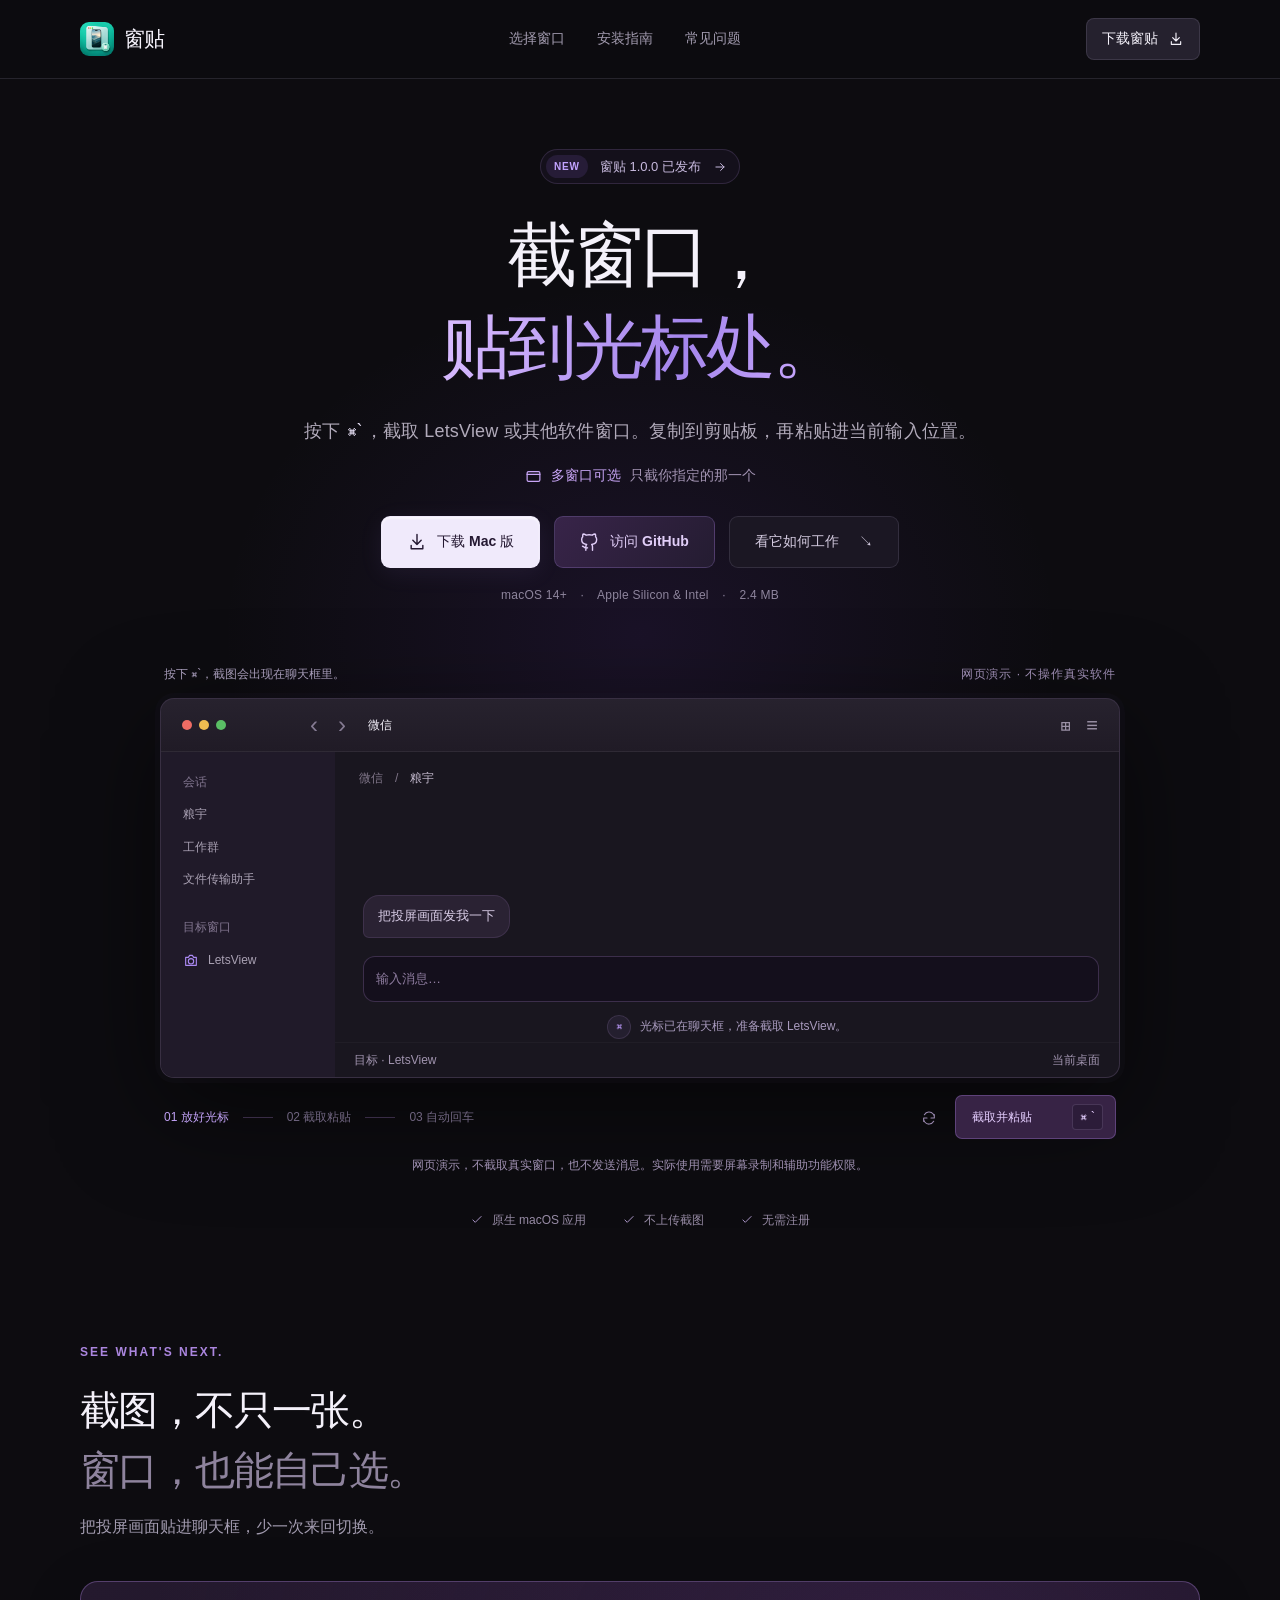
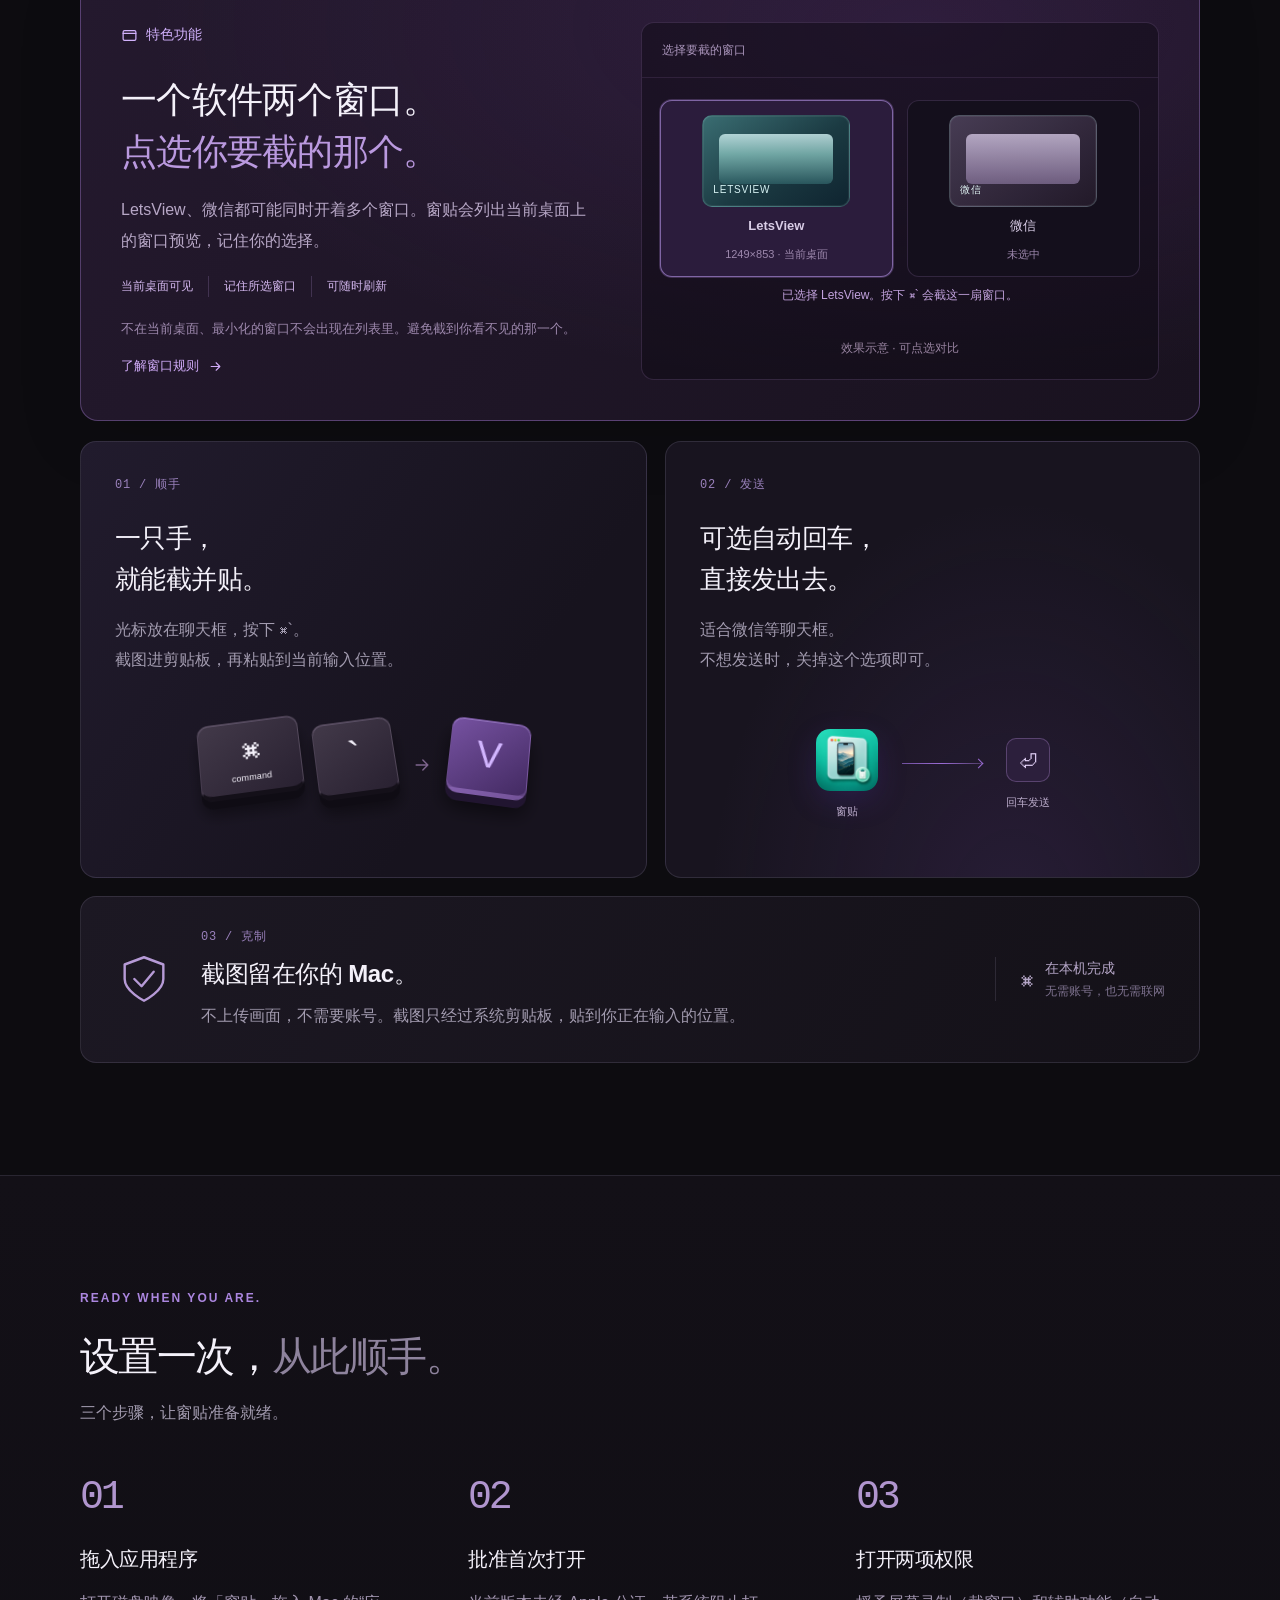
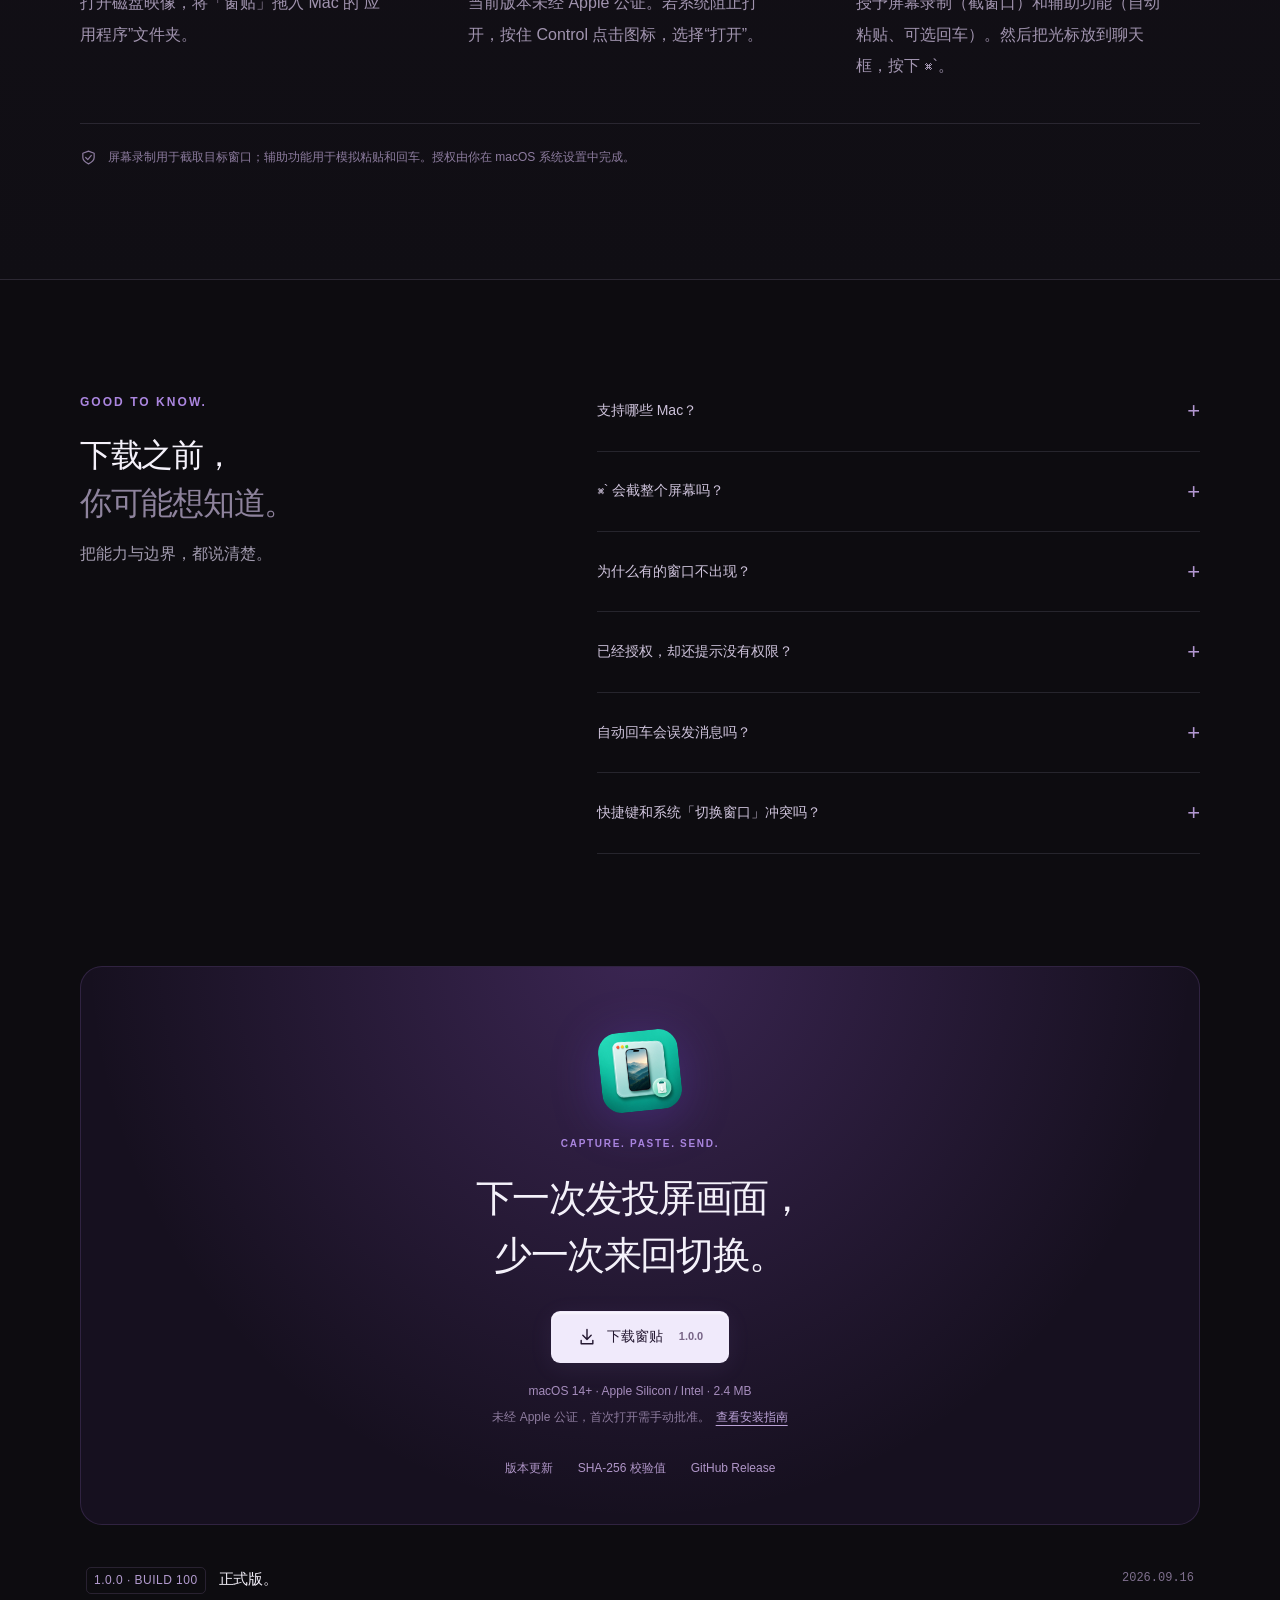
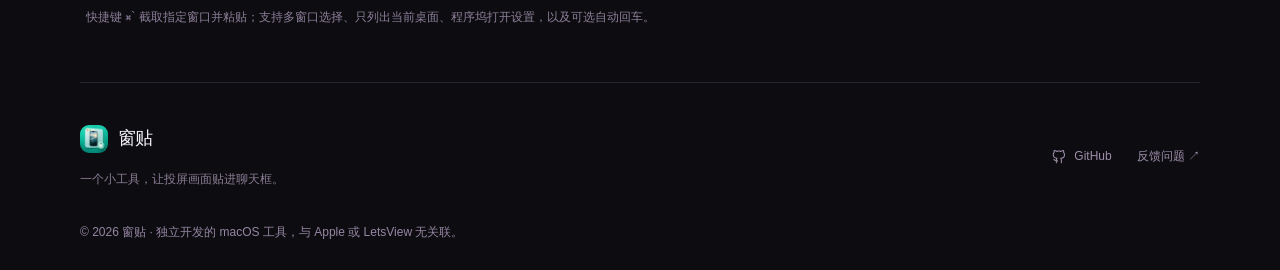
==== docs/index.html @ 8a439de9 "Add a GitHub Pages site for 窗贴, matching the CutFlow landing page. Co-authored-by: Cursor <cursorage" ====
<!doctype html>
<html lang="zh-CN">
<head>
  <meta charset="utf-8">
  <meta name="viewport" content="width=device-width,initial-scale=1">
  <meta name="theme-color" content="#0d0c10">
  <meta name="description" content="窗贴，为 Mac 带来一键截取指定窗口并粘贴到当前光标的小工具。按下 ⌘`，截 LetsView 或其他软件窗口，复制到剪贴板，再粘贴进聊天框。">
  <meta property="og:title" content="窗贴 · 截窗口，贴到光标处。">
  <meta property="og:description" content="熟悉的 ⌘`。截取 LetsView 或其他窗口，粘贴到当前输入位置，可选自动回车发送。">
  <meta property="og:type" content="website">
  <title>窗贴 — 截窗口，贴到光标处。</title>
  <link rel="icon" type="image/png" href="app-icon.png">
  <link rel="stylesheet" href="styles.css">
  <script src="script.js" defer></script>
</head>
<body>
  <a class="skip-link" href="#main">跳到主要内容</a>
  <svg class="icon-defs" xmlns="http://www.w3.org/2000/svg" aria-hidden="true"><defs>
    <symbol id="i-arrow" viewBox="0 0 24 24"><path d="M5 12h14M13 6l6 6-6 6"/></symbol>
    <symbol id="i-download" viewBox="0 0 24 24"><path d="M12 3v12m-5-5 5 5 5-5M5 16v4h14v-4"/></symbol>
    <symbol id="i-folder" viewBox="0 0 24 24"><path d="M3 7V5h7l2 3h9v12H3V7Z"/></symbol>
    <symbol id="i-check" viewBox="0 0 24 24"><path d="m5 12 4 4L19 6"/></symbol>
    <symbol id="i-shield" viewBox="0 0 24 24"><path d="m12 3 8 3v6c0 5-8 9-8 9S4 17 4 12V6l8-3Z"/><path d="m8 12 3 3 5-6"/></symbol>
    <symbol id="i-camera" viewBox="0 0 24 24"><path d="M4 8h4l2-3h4l2 3h4v12H4V8Z"/><circle cx="12" cy="14" r="4"/></symbol>
    <symbol id="i-github" viewBox="0 0 24 24"><path d="M9 19c-4 1-4-2-6-2m12 5v-4c0-1 .1-2-1-3 3-.4 6-1.5 6-6 0-1.3-.5-2.5-1.3-3.3.1-.8.1-2-.3-3.2 0 0-1.2-.4-3.8 1.3a13 13 0 0 0-7.2 0C4.8 2.1 3.6 2.5 3.6 2.5c-.4 1.2-.4 2.4-.3 3.2A4.9 4.9 0 0 0 2 9c0 4.5 3 5.6 6 6-1 .8-1 2-1 3v4"/></symbol>
    <symbol id="i-refresh" viewBox="0 0 24 24"><path d="M20 7v5h-5M4 17v-5h5M5.1 7a8 8 0 0 1 13.2-1L20 9M4 15l1.7 3A8 8 0 0 0 19 17"/></symbol>
    <symbol id="i-window" viewBox="0 0 24 24"><rect x="3" y="5" width="18" height="14" rx="2"/><path d="M3 9h18"/></symbol>
  </defs></svg>
  <header class="site-header">
    <nav class="nav shell" aria-label="主导航">
      <a class="brand" href="#" aria-label="窗贴首页"><img src="app-icon.png" alt="" width="34" height="34"><span>窗贴</span></a>
      <div class="nav-links"><a href="#windows">选择窗口</a><a href="#install">安装指南</a><a href="#faq">常见问题</a></div>
      <a class="nav-download" href="#download">下载窗贴 <svg class="icon"><use href="#i-download"/></svg></a>
    </nav>
  </header>
  <main id="main">
    <section class="hero shell" aria-labelledby="hero-title">
      <a href="#release-notes" class="release-pill"><span>NEW</span> 窗贴 1.0.0 已发布 <svg class="icon"><use href="#i-arrow"/></svg></a>
      <h1 id="hero-title">截窗口，<br><span>贴到光标处。</span></h1>
      <p class="hero-description">按下 <kbd>⌘`</kbd>，截取 LetsView 或其他软件窗口。<br class="mobile-break">复制到剪贴板，再粘贴进当前输入位置。</p>
      <a class="hero-feature" href="#windows"><svg class="icon"><use href="#i-window"/></svg><strong>多窗口可选</strong><span>只截你指定的那一个</span></a>
      <div class="hero-actions"><a class="button button-primary" href="窗贴-1.0.0.dmg" download><svg class="icon"><use href="#i-download"/></svg>下载 Mac 版</a><a class="button button-github" href="https://github.com/Terry1238832/WindowPaste" target="_blank" rel="noopener noreferrer"><svg class="icon"><use href="#i-github"/></svg>访问 GitHub</a><a class="button button-secondary" href="#demo">看它如何工作 <span aria-hidden="true">↘</span></a></div>
      <p class="compatibility">macOS 14+ <span>·</span> Apple Silicon & Intel <span>·</span> 2.4 MB</p>
      <div class="demo-wrap" id="demo">
        <div class="demo-heading"><span>按下 ⌘`，截图会出现在聊天框里。</span><span class="demo-kind">网页演示 · 不操作真实软件</span></div>
        <div class="finder" data-phase="ready">
          <div class="finder-toolbar"><div class="traffic-lights" aria-hidden="true"><i></i><i></i><i></i></div><div class="toolbar-arrows" aria-hidden="true">‹ &nbsp; ›</div><span class="finder-title">微信</span><div class="toolbar-view" aria-hidden="true">⊞ &nbsp; ≡</div></div>
          <div class="finder-content">
            <aside class="finder-sidebar" aria-label="演示中的会话"><p>会话</p><div class="sidebar-item" data-location="source">粮宇</div><div class="sidebar-extra">工作群</div><div class="sidebar-extra">文件传输助手</div><p class="sidebar-tag-title">目标窗口</p><div class="sidebar-item" data-location="destination"><svg class="icon"><use href="#i-camera"/></svg>LetsView</div></aside>
            <div class="finder-workspace">
              <div class="folder-breadcrumb"><span>微信</span><span>/</span><span class="breadcrumb-current">粮宇</span></div>
              <div class="chat-demo">
                <div class="chat-bubble incoming">把投屏画面发我一下</div>
                <div class="chat-bubble outgoing sent-image" hidden>
                  <div class="shot-thumb" aria-hidden="true"><span>LetsView</span></div>
                </div>
              </div>
              <div class="composer">
                <div class="composer-shot" hidden><div class="shot-thumb compact" aria-hidden="true"><span>LetsView</span></div></div>
                <span class="composer-placeholder" id="composer-placeholder">输入消息…</span>
              </div>
              <div class="demo-status"><span class="status-symbol" aria-hidden="true">⌘</span><span id="demo-status-text" role="status" aria-live="polite">光标已在聊天框，准备截取 LetsView。</span></div>
              <div class="finder-bottom"><span id="finder-count">目标 · LetsView</span><span>当前桌面</span></div>
            </div>
          </div>
        </div>
        <div class="demo-controls"><div class="demo-steps" aria-label="演示进度"><span data-step="ready" class="active">01 放好光标</span><i></i><span data-step="pasted">02 截取粘贴</span><i></i><span data-step="sent">03 自动回车</span></div><div class="demo-buttons"><button class="demo-reset" type="button" aria-label="重置演示" title="重置演示"><svg class="icon"><use href="#i-refresh"/></svg></button><button id="demo-action" type="button"><span class="action-label">截取并粘贴</span><kbd class="action-key">⌘ `</kbd></button></div></div>
        <p class="demo-disclaimer">网页演示，不截取真实窗口，也不发送消息。实际使用需要屏幕录制和辅助功能权限。</p>
      </div>
      <div class="trust-line"><span><svg class="icon"><use href="#i-check"/></svg>原生 macOS 应用</span><span><svg class="icon"><use href="#i-check"/></svg>不上传截图</span><span><svg class="icon"><use href="#i-check"/></svg>无需注册</span></div>
    </section>
    <section class="features shell section" id="features" aria-labelledby="features-title">
      <div class="section-heading"><p class="eyebrow">SEE WHAT'S NEXT.</p><h2 id="features-title">截图，不只一张。<br><span>窗口，也能自己选。</span></h2><p>把投屏画面贴进聊天框，少一次来回切换。</p></div>
      <article class="dimming-spotlight reveal" id="windows" aria-labelledby="windows-title">
        <div class="dimming-copy"><span class="signature-badge"><svg class="icon"><use href="#i-window"/></svg>特色功能</span><h3 id="windows-title">一个软件两个窗口。<br><span>点选你要截的那个。</span></h3><p>LetsView、微信都可能同时开着多个窗口。窗贴会列出当前桌面上的窗口预览，记住你的选择。</p><div class="dimming-points"><span>当前桌面可见</span><span>记住所选窗口</span><span>可随时刷新</span></div><p class="dimming-scope">不在当前桌面、最小化的窗口不会出现在列表里。避免截到你看不见的那一个。</p><a class="dimming-link" href="#faq-windows">了解窗口规则 <svg class="icon"><use href="#i-arrow"/></svg></a></div>
        <div class="dimming-compare" data-dimmed="false">
          <div class="compare-toolbar"><span>选择要截的窗口</span></div>
          <div class="window-pick">
            <button class="window-card selected" type="button" data-pick="letsview">
              <div class="shot-thumb"><span>LetsView</span></div>
              <strong>LetsView</strong>
              <small>1249×853 · 当前桌面</small>
            </button>
            <button class="window-card" type="button" data-pick="wechat">
              <div class="shot-thumb muted"><span>微信</span></div>
              <strong>微信</strong>
              <small>未选中</small>
            </button>
          </div>
          <p id="dim-preview-status" class="compare-status" role="status" aria-live="polite">已选择 LetsView。按下 ⌘` 会截这一扇窗口。</p>
          <p class="compare-footnote">效果示意 · 可点选对比</p>
        </div>
      </article>
      <div class="feature-grid">
        <article class="feature-card shortcut-card reveal"><div class="card-copy"><span class="card-index">01 / 顺手</span><h3>一只手，<br>就能截并贴。</h3><p>光标放在聊天框，按下 ⌘`。<br>截图进剪贴板，再粘贴到当前输入位置。</p></div><div class="key-scene" aria-hidden="true"><div class="keycap command-key">⌘<small>command</small></div><div class="keycap letter-key">`</div><svg class="key-arrow icon"><use href="#i-arrow"/></svg><div class="keycap letter-key purple-key">V</div></div></article>
        <article class="feature-card native-card reveal"><div class="card-copy"><span class="card-index">02 / 发送</span><h3>可选自动回车，<br>直接发出去。</h3><p>适合微信等聊天框。<br>不想发送时，关掉这个选项即可。</p></div><div class="native-flow" aria-hidden="true"><div class="flow-app"><img src="app-icon.png" alt="" width="62" height="62"><span>窗贴</span></div><span class="flow-line"></span><div class="flow-end"><span class="return-key">⏎</span><span>回车发送</span></div></div></article>
        <article class="feature-card privacy-card reveal"><div class="privacy-icon"><svg class="icon"><use href="#i-shield"/></svg></div><div class="card-copy"><span class="card-index">03 / 克制</span><h3>截图留在你的 Mac。</h3><p>不上传画面，不需要账号。截图只经过系统剪贴板，贴到你正在输入的位置。</p></div><div class="local-label"><span aria-hidden="true">⌘</span><div>在本机完成<small>无需账号，也无需联网</small></div></div></article>
      </div>
    </section>
    <section class="install-section section" id="install" aria-labelledby="install-title"><div class="shell"><div class="section-heading"><p class="eyebrow">READY WHEN YOU ARE.</p><h2 id="install-title">设置一次，<span>从此顺手。</span></h2><p>三个步骤，让窗贴准备就绪。</p></div><ol class="install-steps"><li class="reveal"><span class="step-number">01</span><h3>拖入应用程序</h3><p>打开磁盘映像，将「窗贴」拖入 Mac 的“应用程序”文件夹。</p></li><li class="reveal"><span class="step-number">02</span><h3>批准首次打开</h3><p>当前版本未经 Apple 公证。若系统阻止打开，按住 Control 点击图标，选择“打开”。</p></li><li class="reveal"><span class="step-number">03</span><h3>打开两项权限</h3><p>授予屏幕录制（截窗口）和辅助功能（自动粘贴、可选回车）。然后把光标放到聊天框，按下 ⌘`。</p></li></ol><div class="permission-note"><svg class="icon"><use href="#i-shield"/></svg><p>屏幕录制用于截取目标窗口；辅助功能用于模拟粘贴和回车。授权由你在 macOS 系统设置中完成。</p></div></div></section>
    <section class="faq-section shell section" id="faq" aria-labelledby="faq-title"><div class="faq-intro"><p class="eyebrow">GOOD TO KNOW.</p><h2 id="faq-title">下载之前，<br><span>你可能想知道。</span></h2><p>把能力与边界，都说清楚。</p></div><div class="faq-list"><details><summary>支持哪些 Mac？<span aria-hidden="true">+</span></summary><p>提供 Apple Silicon 与 Intel 通用安装包，需要 macOS 14 或更新版本。建议先用 LetsView 或微信确认你的使用环境。</p></details><details><summary>⌘` 会截整个屏幕吗？<span aria-hidden="true">+</span></summary><p>不会。默认截取 LetsView 窗口；你也可以在设置里改成其他正在运行的软件，并点选具体窗口。</p></details><details id="faq-windows"><summary>为什么有的窗口不出现？<span aria-hidden="true">+</span></summary><p>列表只显示当前桌面上能看见的窗口。其他桌面、最小化的窗口不会列出，避免截到你看不到的画面。</p></details><details><summary>已经授权，却还提示没有权限？<span aria-hidden="true">+</span></summary><p>旧签名或另一份同名应用可能导致授权不匹配。请退出旧版本，在系统设置的屏幕录制、辅助功能列表中移除旧记录，再添加正在使用的「窗贴」。</p></details><details><summary>自动回车会误发消息吗？<span aria-hidden="true">+</span></summary><p>默认关闭。打开后，粘贴截图再稍等片刻会按一次回车，适合微信等聊天框。在普通文档里如果不希望发送或换行，请关掉这个选项。</p></details><details><summary>快捷键和系统「切换窗口」冲突吗？<span aria-hidden="true">+</span></summary><p>会。窗贴运行时会占用系统自带的「切换当前应用窗口」快捷键 ⌘`。退出窗贴后即可恢复。</p></details></div></section>
    <section class="download-section shell" id="download" aria-labelledby="download-title"><div class="download-glow" aria-hidden="true"></div><img class="download-icon" src="app-icon.png" alt="窗贴应用图标" width="80" height="80"><p class="eyebrow">CAPTURE. PASTE. SEND.</p><h2 id="download-title">下一次发投屏画面，<br>少一次来回切换。</h2><a class="button button-primary" href="窗贴-1.0.0.dmg" download><svg class="icon"><use href="#i-download"/></svg>下载窗贴 <span>1.0.0</span></a><p class="download-meta">macOS 14+ · Apple Silicon / Intel · 2.4 MB</p><p class="download-caveat">未经 Apple 公证，首次打开需手动批准。<a href="#install">查看安装指南</a></p><div class="release-links"><a href="#release-notes">版本更新</a><a href="SHA256SUMS.txt">SHA-256 校验值</a><a href="https://github.com/Terry1238832/WindowPaste/releases/tag/v1.0.0">GitHub Release</a></div></section>
    <section class="release-section shell" id="release-notes"><div><span class="outline-badge">1.0.0 · BUILD 100</span><h3>正式版。</h3><p>快捷键 ⌘` 截取指定窗口并粘贴；支持多窗口选择、只列出当前桌面、程序坞打开设置，以及可选自动回车。</p></div><time datetime="2026-09-16">2026.09.16</time></section>
  </main>
  <footer class="footer shell"><div><a class="brand" href="#"><img src="app-icon.png" alt="" width="28" height="28"><span>窗贴</span></a><p>一个小工具，让投屏画面贴进聊天框。</p></div><div class="footer-links"><a href="https://github.com/Terry1238832/WindowPaste" target="_blank" rel="noopener noreferrer"><svg class="icon"><use href="#i-github"/></svg>GitHub</a><a href="https://github.com/Terry1238832/WindowPaste/issues" target="_blank" rel="noopener noreferrer">反馈问题 ↗</a></div><p class="footer-note">© 2026 窗贴 · 独立开发的 macOS 工具，与 Apple 或 LetsView 无关联。</p></footer>
</body>
</html>
---- docs/styles.css ----
@charset "UTF-8";
:root{color-scheme:dark;--bg:#0d0c10;--surface:#16141b;--surface-light:#1e1b25;--text:#f4f1fa;--muted:#a29baF;--line:rgba(223,211,255,.12);--purple:#b598ff;--purple-bright:#8559f5;--ease:cubic-bezier(.22,1,.36,1);font-family:Inter,-apple-system,BlinkMacSystemFont,"SF Pro Display","PingFang SC","Microsoft YaHei",sans-serif;font-synthesis:none}
*{box-sizing:border-box}html{scroll-behavior:smooth;scroll-padding-top:100px}body{margin:0;background:var(--bg);color:var(--text);line-height:1.7;overflow-x:clip}::selection{background:#6745a8;color:#fff}a{color:inherit;text-decoration:none}button{font:inherit;color:inherit;cursor:pointer}button,a{-webkit-tap-highlight-color:transparent}button:disabled{cursor:wait}button:focus-visible,a:focus-visible,summary:focus-visible{outline:3px solid var(--purple);outline-offset:5px}img{display:block;max-width:100%}h1,h2,h3,p{margin:0}h1,h2,h3{line-height:1.3;letter-spacing:-.04em}h3{letter-spacing:-.02em}svg.icon{width:20px;height:20px;fill:none;stroke:currentColor;stroke-width:1.7;stroke-linecap:round;stroke-linejoin:round;flex:none;vertical-align:middle}.icon-defs{position:absolute;width:0;height:0;overflow:hidden}.shell{width:min(1120px,calc(100% - 64px));margin-inline:auto}.skip-link{position:fixed;top:8px;left:16px;padding:10px 20px;background:var(--text);color:var(--bg);z-index:100;transform:translateY(-150%)}.skip-link:focus{transform:none}.site-header{position:sticky;top:0;z-index:30;background:rgba(13,12,16,.78);backdrop-filter:blur(22px);border-bottom:1px solid var(--line)}.nav{height:78px;display:flex;align-items:center;justify-content:space-between;gap:32px}.brand{display:inline-flex;gap:10px;align-items:center;font-size:21px;font-weight:700;letter-spacing:-.04em}.brand img{border-radius:9px}.nav-links{display:flex;gap:32px;font-size:14px;color:var(--muted)}.nav-links a:hover,.footer a:hover{color:white}.nav-download{display:flex;gap:10px;align-items:center;background:#25212e;border:1px solid var(--line);padding:8px 15px;border-radius:8px;font-size:14px;transition:background .2s}.nav-download:hover{background:#36303f}.nav-download .icon{width:16px;height:16px}.hero{position:relative;padding-top:70px;text-align:center}.hero:before{content:"";pointer-events:none;position:absolute;top:180px;left:10%;width:80%;height:750px;background:radial-gradient(ellipse,#6b38b724,transparent 66%);z-index:-1}.release-pill{display:inline-flex;align-items:center;gap:12px;padding:5px 12px 5px 5px;border:1px solid #a28bcd30;border-radius:30px;color:#c8badf;background:#21182f66;font-size:13px;line-height:1.5;transition:border-color .2s}.release-pill:hover{border-color:#b998ff}.release-pill>span{padding:4px 8px;border-radius:20px;background:#8360c929;color:#c2a3ff;font-size:10px;font-weight:700;letter-spacing:.08em}.release-pill .icon{width:14px;height:14px}.hero h1{font-size:clamp(44px,5.5vw,74px);font-weight:650;line-height:1.3;margin:25px 0 22px;letter-spacing:-.05em}.hero h1>span{color:var(--purple);background:linear-gradient(105deg,#dabdff 0%,#a586ed 60%,#ceadff 100%);background-clip:text;-webkit-text-fill-color:transparent}.hero-description{font-size:18px;line-height:1.9;color:#b1aaba;letter-spacing:.01em}kbd{font:inherit}.hero-description kbd{color:#e8e0f6;margin-inline:2px}.mobile-break{display:none}.hero-actions{display:flex;justify-content:center;gap:14px;margin-top:28px}.button{min-height:52px;display:inline-flex;align-items:center;justify-content:center;gap:10px;padding:13px 25px;border:1px solid transparent;border-radius:9px;font-size:15px;font-weight:600;transition:transform .25s var(--ease),box-shadow .25s,background .25s}.button:hover{transform:translateY(-3px)}.button-primary{background:#f0eafb;color:#241831;box-shadow:0 2px 2px #fff8 inset,0 5px 25px #b897fa14}.button-primary:hover{background:#fff;box-shadow:0 8px 35px #b897fa30}.button-secondary{border-color:var(--line);background:#1b1723;color:#d3cadf}.button-secondary span{margin-left:10px}.compatibility{margin-top:17px;color:#8e859d;font-size:12px;letter-spacing:.02em}.compatibility>span{margin:0 10px}.demo-wrap{max-width:960px;margin:59px auto 0;text-align:left;scroll-margin-top:108px}.demo-heading{display:flex;justify-content:space-between;align-items:center;margin-bottom:13px;padding:0 4px;font-size:13px;color:#a69bb8}.demo-kind{font-size:11px;letter-spacing:.08em;color:#9a8aaf}.finder{border-radius:14px;overflow:hidden;background:#19161f;border:1px solid #a28ac038;box-shadow:0 0 0 5px #211a3029,0 30px 100px #0008,0 1px 0 #dcc4ff29 inset}.finder-toolbar{display:flex;align-items:center;height:53px;background:linear-gradient(#27222e,#201b26);border-bottom:1px solid #ffffff09;padding:0 21px;gap:22px}.traffic-lights{display:flex;gap:7px}.traffic-lights i{width:10px;height:10px;border-radius:50%;background:#ef6c64}.traffic-lights i:nth-child(2){background:#efbc50}.traffic-lights i:nth-child(3){background:#5abe65}.toolbar-arrows{color:#857b93;font-size:24px;line-height:1;margin-left:62px}.finder-title{font-size:13px;font-weight:600}.toolbar-view{margin-left:auto;color:#9b91a6;font-size:20px}.finder-content{display:flex;min-height:268px}.finder-sidebar{width:174px;flex:none;background:#201a29;padding:20px 12px;color:#a9a1b3}.finder-sidebar p{font-size:10px;padding-left:10px;color:#81758f;margin-bottom:7px}.sidebar-item,.sidebar-extra{display:flex;align-items:center;gap:9px;font-size:12px;padding:5px 10px;border-radius:5px;margin-bottom:2px}.sidebar-item .icon,.sidebar-extra .icon{width:16px;height:16px;color:#aa89f2}.sidebar-extra>span{width:16px;display:inline-block}.finder[data-phase="selected"] [data-location="source"],.finder[data-phase="cut"] [data-location="source"],.finder[data-phase="moving"] [data-location="destination"],.finder[data-phase="moved"] [data-location="destination"]{background:#a88ce222;color:#e8dafa}.finder-sidebar .sidebar-tag-title{margin-top:23px}.tag-dot{width:8px!important;height:8px;border-radius:50%;background:#b192e9;margin:4px}.finder-workspace{position:relative;flex:1;padding:16px 24px 34px;min-width:0}.folder-breadcrumb{display:flex;gap:12px;color:#807689;font-size:11px}.breadcrumb-current{color:#c4bace}.demo-files{display:flex;justify-content:center;gap:26px;margin:20px auto 15px;max-width:480px;transition:transform .5s var(--ease),opacity .3s}.demo-file{display:flex;flex-direction:column;align-items:center;gap:9px;padding:10px 15px;border:1px solid #a58ae448;border-radius:9px;background:#6d4baa18;min-width:120px;transition:background .4s,border-color .4s,transform .5s}.file-icon{width:58px;height:69px;border-radius:5px 12px 5px 5px;display:flex;flex-direction:column;align-items:center;justify-content:space-between;box-shadow:0 5px 9px #0003;overflow:hidden}.file-letter{font-size:29px;line-height:1.4;font-weight:550;padding-top:2px;letter-spacing:-.05em}.file-icon small{font-size:8px;letter-spacing:.11em;background:#00000012;align-self:stretch;text-align:center;padding:2px}.file-design{background:linear-gradient(145deg,#dcc4ff,#aa80e5);color:#572a92}.file-pdf{background:linear-gradient(145deg,#f6d6c8,#e0a58e);color:#984d34}.file-text{background:linear-gradient(145deg,#d7e2e5,#acbfc5);color:#475c6b}.text-lines{height:30px;width:32px;margin-top:13px;background:repeating-linear-gradient(to bottom,#667c8499 0 2px,transparent 2px 7px)}.file-name{font-size:11px;color:#ded1ef;white-space:nowrap}.demo-status{display:flex;align-items:center;justify-content:center;gap:9px;font-size:12px;color:#a89abd;min-height:33px}.status-symbol{color:#b393ef;background:#a27bd716;border:1px solid #a78ac32e;width:24px;height:24px;border-radius:50%;display:grid;place-items:center}.finder-bottom{position:absolute;bottom:0;left:0;right:0;display:flex;justify-content:space-between;padding:7px 19px;border-top:1px solid #ffffff08;color:#83768f;font-size:10px}.finder[data-phase="cut"] .demo-file{border-color:#bd98ff;background:#8b5ec424}.finder[data-phase="cut"] .demo-status{color:#ccb0f5}.finder[data-phase="moving"] .demo-files{transform:translateX(70px);opacity:0}.finder[data-phase="moved"] .demo-file{border-color:#9bd9b030;background:#5a9a7310}.finder[data-phase="moved"] .status-symbol{color:#a5d7b2;border-color:#a5d7b230;background:#70b58d12}.finder[data-phase="moved"] .demo-status{color:#aecfbb}.demo-controls{padding:17px 4px 0;display:flex;align-items:center;justify-content:space-between;gap:12px}.demo-steps{display:flex;align-items:center;gap:14px;color:#6f647f;font-size:12px}.demo-steps i{height:1px;width:30px;background:#382c46}.demo-steps .active{color:#c0a0f4}.demo-buttons{display:flex;align-items:center;gap:12px}#demo-action{display:flex;align-items:center;gap:15px;padding:8px 12px 8px 16px;border:1px solid #a57ad75c;background:#372345;border-radius:7px;color:#e5ceff;font-size:12px;min-width:161px;justify-content:space-between;transition:background .2s}#demo-action:hover{background:#4b315e}.action-key{font-size:13px;border:1px solid #b19ac535;border-radius:4px;padding:1px 7px;background:#120c1c44;white-space:nowrap}.demo-reset{border:0;background:transparent;color:#9887ad;padding:6px;line-height:1}.demo-reset .icon{width:16px;height:16px}.demo-reset:hover{color:white}.demo-disclaimer{text-align:center;font-size:11px;color:#7f728f;margin-top:16px}.trust-line{display:flex;align-items:center;justify-content:center;gap:36px;color:#978bA5;font-size:12px;margin:34px 0 0}.trust-line span{display:flex;align-items:center;gap:8px}.trust-line .icon{width:14px;height:14px;color:#ad97c9}.section{padding-block:112px}.section-heading{margin-bottom:40px}.eyebrow{color:#ab86df;font-size:11px;font-weight:600;letter-spacing:.17em;margin-bottom:18px}.section-heading h2,.faq-intro h2{font-size:40px;font-weight:550;line-height:1.5}.section-heading h2 span,.faq-intro h2 span{color:#8e839d}.section-heading>p:last-child,.faq-intro>p:last-child{color:var(--muted);font-size:16px;margin-top:13px}.feature-grid{display:grid;grid-template-columns:1.06fr 1fr;gap:18px}.feature-card{border:1px solid var(--line);border-radius:16px;overflow:hidden;background:linear-gradient(125deg,#211b2d,#17131e 70%);position:relative}.card-copy{padding:33px 34px}.card-index{font-family:monospace;font-size:11px;letter-spacing:.07em;color:#9a81bc;display:block;margin-bottom:22px}.feature-card h3{font-size:26px;font-weight:550;line-height:1.6}.feature-card p{font-size:14px;color:var(--muted);margin-top:14px;line-height:1.9}.key-scene{height:168px;display:flex;gap:14px;justify-content:center;align-items:flex-start;padding-top:9px;perspective:700px}.keycap{position:relative;border:1px solid #9f8da93b;border-bottom:5px solid #141019;background:linear-gradient(145deg,#423949,#292131);box-shadow:0 8px 0 #0f0c14,0 15px 15px #0006,inset 0 1px 0 #c9b5e032;border-radius:12px;transform:rotateX(15deg) rotateZ(-8deg);display:flex;flex-direction:column;justify-content:center;align-items:center;width:80px;height:80px;font-size:38px;line-height:1.1;transition:transform .4s var(--ease)}.command-key{width:102px}.keycap small{font-size:9px;letter-spacing:.01em;margin-top:5px}.key-arrow{align-self:center;margin-top:-65px;color:#7e658e;width:26px!important}.purple-key{color:#d2b5ff;background:linear-gradient(140deg,#7652a1,#432a62);border-color:#a583c94d;transform:rotateX(15deg) rotateZ(8deg);box-shadow:0 8px 0 #211530,0 15px 20px #0008,inset 0 1px 0 #d2b7ff55}.shortcut-card:hover .purple-key{transform:rotateX(15deg) rotateZ(3deg) translateY(5px)}.native-card{background:radial-gradient(ellipse at 65% 110%,#68419730,transparent 62%),#18141f}.native-flow{height:168px;display:flex;align-items:center;justify-content:center;gap:24px;padding-bottom:35px}.flow-app,.flow-end{display:flex;flex-direction:column;align-items:center;gap:11px;font-size:11px;color:#b9aac9}.flow-app img{border-radius:14px;box-shadow:0 10px 30px #613cca30}.flow-line{width:80px;height:1px;background:linear-gradient(90deg,#70509e,#9a6bd4,#4e3b65);position:relative;margin-bottom:24px}.flow-line:after{content:"";position:absolute;right:0;top:-3px;border-right:1px solid #9a6bd4;border-top:1px solid #9a6bd4;width:6px;height:6px;transform:rotate(45deg)}.flow-end>.icon{width:60px;height:60px;padding:12px;background:#bca3e20b;border:1px solid #a78cce2e;border-radius:15px;color:#baa0db}.privacy-card{grid-column:1/-1;display:flex;align-items:center;background:linear-gradient(120deg,#1c1823,#141118);padding:30px 34px;gap:28px}.privacy-card .card-copy{padding:0;max-width:590px}.privacy-card .card-index{margin-bottom:8px}.privacy-card h3{font-size:24px}.privacy-card p{margin-top:8px}.privacy-icon .icon{width:58px;height:58px;color:#b69ad6;stroke-width:1}.local-label{margin-left:auto;flex:none;color:#b5a6c7;font-size:14px;display:flex;align-items:center;gap:12px;padding-left:24px;border-left:1px solid var(--line)}.local-label>span{font-size:25px}.local-label small{display:block;font-size:11px;color:#7e728f}.experiment-note{display:flex;align-items:center;justify-content:space-between;gap:24px;padding:30px 4px 0}.outline-badge{display:inline-block;font-size:10px;letter-spacing:.04em;line-height:1.6;padding:3px 7px;border:1px solid #9d80c030;border-radius:5px;color:#b39bcf}.experiment-note h3{font-size:17px;font-weight:500;display:inline;margin-left:12px}.experiment-note p{color:#8e829c;font-size:13px;margin-top:9px}.experiment-note>a{flex:none;font-size:12px;color:#c4a6ed;display:flex;gap:9px;align-items:center}.experiment-note .icon{width:15px;height:15px}.install-section{border-block:1px solid var(--line);background:linear-gradient(180deg,#131017,#100e14)}.install-steps{list-style:none;display:grid;grid-template-columns:repeat(3,1fr);gap:44px;margin:0;padding:8px 0 0}.step-number{display:block;font:40px/1.2 ui-monospace,monospace;letter-spacing:-.08em;color:#b095ce;margin-bottom:24px}.install-steps h3{font-size:20px;font-weight:550}.install-steps p{color:#a194af;font-size:14px;line-height:1.95;margin-top:15px;max-width:310px}.permission-note{display:flex;align-items:center;gap:11px;margin-top:42px;padding-top:23px;border-top:1px solid var(--line);font-size:12px;color:#8d7c9f}.permission-note .icon{width:17px;height:17px}.faq-section{display:grid;grid-template-columns:1fr 1.35fr;gap:70px}.faq-intro h2{font-size:32px}.faq-list details{border-bottom:1px solid var(--line)}.faq-list summary{list-style:none;padding:21px 0;cursor:pointer;display:flex;align-items:center;justify-content:space-between;gap:24px;font-size:15px;color:#cfc4dc}.faq-list details:first-child summary{padding-top:0}.faq-list summary::-webkit-details-marker{display:none}.faq-list summary>span{font-size:22px;font-weight:300;color:#b297d1;transition:transform .25s}.faq-list details[open] summary>span{transform:rotate(45deg)}.faq-list details p{font-size:14px;line-height:1.95;color:#9f92ae;padding:0 24px 22px 0}.faq-list details p a{display:block;color:#c7a4f4;margin-top:10px}.download-section{position:relative;isolation:isolate;overflow:hidden;text-align:center;padding:64px 24px 45px;border:1px solid #8f65bc38;border-radius:22px;background:#16101f}.download-glow{position:absolute;inset:0;z-index:-1;background:radial-gradient(ellipse at 50% -5%,#965bd24a,transparent 70%)}.download-icon{margin:0 auto 24px;border-radius:20px;box-shadow:0 8px 50px #7148e64d;transform:rotate(-6deg);transition:transform .5s var(--ease)}.download-section:hover .download-icon{transform:rotate(0) translateY(-3px)}.download-section .eyebrow{font-size:10px}.download-section h2{font-size:38px;line-height:1.5;font-weight:550;margin-bottom:27px}.download-section .button span{font-size:11px;color:#776486;margin-left:6px}.download-meta{font-size:12px;color:#a68dbd;margin-top:18px}.download-caveat{font-size:12px;color:#8e7c9f;margin-top:6px}.download-caveat a{color:#bca3d8;text-decoration:underline;text-underline-offset:4px;margin-left:6px}.release-links{display:flex;justify-content:center;gap:25px;margin-top:31px;font-size:12px;color:#b096c8}.release-links a:hover{color:#e7d8fa}.release-section{display:flex;align-items:flex-start;justify-content:space-between;gap:40px;margin-top:40px;padding:0 6px 55px;border-bottom:1px solid var(--line)}.release-section h3{display:inline;margin-left:13px;font-size:15px;font-weight:500}.release-section p{color:#8d7f9a;font-size:12px;max-width:810px;margin-top:13px}.release-section time{font-family:monospace;color:#7e6f8d;font-size:11px;flex:none;padding-top:3px}.footer{padding-block:40px 27px;display:flex;flex-wrap:wrap;justify-content:space-between;gap:25px}.footer .brand{font-size:18px}.footer>div>p{font-size:12px;color:#8b7d96;margin-top:8px}.footer-links{display:flex;align-items:center;gap:25px;color:#9d8eaa;font-size:12px}.footer-links a{display:flex;align-items:center;gap:7px}.footer-links .icon{width:15px;height:15px}.footer-note{width:100%;color:#6e627a;font-size:10px;padding-top:8px}.report-page{max-width:860px;padding-top:70px;padding-bottom:80px}.report-page h1{font-size:40px;margin:20px 0}.report-page h2{font-size:24px;margin:36px 0 15px}.report-page p,.report-page li{color:#b6a9c4;font-size:15px}.report-page ul{padding-left:23px}.report-page li{margin-bottom:12px}.report-page a{color:var(--purple);text-decoration:underline}.report-page .report-table-wrap{overflow-x:auto}.report-page table{width:100%;border-collapse:collapse;font-size:14px;margin-top:22px}.report-page th,.report-page td{padding:15px;text-align:left;vertical-align:top;border:1px solid var(--line)}.report-page th{background:#211a2c}.report-page td{color:#b6a9c4}.report-page code{background:#302339;border-radius:4px;padding:2px 5px;font-size:13px}.report-page pre{padding:20px;background:#1e1727;border-radius:10px;overflow:auto}.report-page pre code{background:none;padding:0}.report-meta{color:#8d7a9e!important;font-size:13px!important}.report-page .brand{text-decoration:none;color:var(--text)}
@media(min-width:768px){.motion-ready .reveal{opacity:0;transform:translateY(22px);transition:opacity .8s var(--ease),transform .8s var(--ease)}.motion-ready .reveal.is-visible{opacity:1;transform:none}.feature-grid .reveal:nth-child(2){transition-delay:100ms}.install-steps .reveal:nth-child(2){transition-delay:100ms}.install-steps .reveal:nth-child(3){transition-delay:200ms}}
@media(max-width:960px){.shell{width:calc(100% - 48px)}.privacy-icon{display:none}.privacy-card{gap:18px}.local-label{padding-left:18px}.experiment-note{align-items:flex-start}.experiment-note h3{display:block;margin:10px 0 0}.experiment-note>a{margin-top:40px}.faq-section{gap:36px}.key-scene{gap:10px}.keycap{width:65px;height:72px}.command-key{width:85px}.install-steps{gap:25px}.section-heading h2{font-size:36px}}
@media(max-width:680px){html{scroll-padding-top:86px}.shell{width:calc(100% - 36px)}.nav{height:66px;gap:12px}.brand{font-size:19px;gap:8px}.brand img{width:29px;height:29px}.nav-links{display:none}.nav-download{padding:7px 11px;font-size:12px}.hero{padding-top:48px}.hero h1{font-size:43px;margin-top:27px;margin-bottom:20px;line-height:1.4}.hero-description{font-size:15px;line-height:1.9}.mobile-break{display:block}.hero-actions{gap:10px;margin-top:24px}.button{padding:12px 17px;min-height:48px;font-size:13px;gap:8px}.button .icon{width:18px;height:18px}.compatibility{font-size:10px;margin-top:16px}.compatibility>span{margin:0 6px}.demo-wrap{margin-top:40px}.demo-heading{font-size:11px;margin-bottom:11px}.demo-kind{font-size:10px}.finder{border-radius:10px}.finder-toolbar{height:43px;padding:0 13px;gap:15px}.traffic-lights{gap:5px}.traffic-lights i{width:8px;height:8px}.toolbar-arrows{margin-left:0;font-size:20px}.finder-title{font-size:11px}.toolbar-view{font-size:18px}.finder-sidebar{display:none}.finder-content{min-height:245px}.finder-workspace{padding:13px 12px 34px}.demo-files{gap:7px;margin:18px auto 15px}.demo-file{min-width:0;flex:1;padding:8px 2px;border-radius:6px}.file-icon{width:47px;height:60px}.file-letter{font-size:25px}.file-name{font-size:9px}.file-icon small{font-size:7px}.folder-breadcrumb{font-size:10px}.demo-status{font-size:10px;gap:6px}.status-symbol{width:20px;height:20px}.finder-bottom{font-size:9px;padding:7px 13px}.demo-controls{padding-top:15px;gap:6px}.demo-steps{font-size:10px;gap:7px}.demo-steps i{width:9px}.demo-buttons{gap:4px}#demo-action{font-size:10px;gap:7px;min-width:129px;padding:8px 9px}.action-key{font-size:11px;padding:1px 4px}.demo-reset{padding:5px}.demo-reset .icon{width:14px;height:14px}.demo-disclaimer{font-size:10px;line-height:1.7;margin-top:15px}.trust-line{gap:17px;font-size:10px;margin-top:27px}.trust-line span{gap:4px}.trust-line .icon{width:12px;height:12px}.section{padding-block:72px}.section-heading{margin-bottom:30px}.eyebrow{font-size:10px;margin-bottom:14px}.section-heading h2,.faq-intro h2{font-size:29px;line-height:1.5}.section-heading>p:last-child,.faq-intro>p:last-child{font-size:14px}.feature-grid{grid-template-columns:1fr;gap:14px}.card-copy{padding:27px 26px}.feature-card h3{font-size:23px}.feature-card p{font-size:13px}.card-index{margin-bottom:16px;font-size:10px}.key-scene{height:140px;padding-top:0;gap:14px}.keycap{width:68px;height:72px}.command-key{width:90px}.key-arrow{margin-top:-52px}.native-flow{height:145px}.privacy-card{display:block;padding:27px 26px}.privacy-card .card-copy{padding:0}.privacy-card h3{font-size:22px}.local-label{margin:24px 0 0;padding:17px 0 0;border-left:0;border-top:1px solid var(--line)}.experiment-note{display:block;padding:27px 3px 0}.experiment-note h3{font-size:16px}.experiment-note p{font-size:12px;line-height:1.9}.experiment-note>a{margin-top:14px}.install-steps{grid-template-columns:1fr;gap:30px;padding-top:0}.install-steps li{position:relative;padding-left:58px}.step-number{position:absolute;left:0;top:2px;font-size:27px}.install-steps h3{font-size:18px}.install-steps p{font-size:13px;margin-top:9px;max-width:none}.permission-note{font-size:11px;align-items:flex-start;gap:9px;line-height:1.8;margin-top:30px;padding-top:20px}.permission-note .icon{margin-top:2px}.faq-section{grid-template-columns:1fr;gap:31px}.faq-list summary{font-size:14px;padding:20px 0}.faq-list details p{font-size:13px;padding-right:8px}.download-section{padding:46px 18px 32px;border-radius:16px}.download-icon{width:66px;height:66px;border-radius:17px;margin-bottom:21px}.download-section h2{font-size:28px;margin-bottom:24px}.download-meta{font-size:10px}.download-caveat{font-size:10px;line-height:1.8;margin-top:9px}.download-caveat a{display:block;margin-left:0}.release-links{font-size:11px;gap:22px;margin-top:25px}.release-section{padding-bottom:32px;margin-top:30px;gap:14px}.release-section h3{display:block;margin:12px 0 0;font-size:14px}.release-section p{font-size:11px;line-height:1.9}.release-section time{font-size:9px}.footer{padding-block:29px 22px;gap:20px}.footer-links{font-size:11px;gap:17px}.footer>div>p{font-size:11px}.footer-note{font-size:9px;line-height:1.9}.report-page h1{font-size:30px}.report-page h2{font-size:21px}.report-page p,.report-page li{font-size:14px}.report-page table{min-width:550px}}
@keyframes enter{from{opacity:0;transform:translateY(16px)}to{opacity:1;transform:translateY(0)}}
@keyframes cut-confirm{0%,100%{box-shadow:0 0 0 0 #ba8cf500}45%{box-shadow:0 0 0 4px #ba8cf51c}}
.hero>.release-pill,.hero>h1,.hero>.hero-description,.hero>.hero-actions,.hero>.compatibility,.hero>.demo-wrap{animation:enter .85s var(--ease) backwards}
.hero>h1{animation-delay:.07s}.hero>.hero-description{animation-delay:.14s}.hero>.hero-actions{animation-delay:.2s}.hero>.compatibility{animation-delay:.25s}.hero>.demo-wrap{animation-delay:.3s}
.finder[data-phase="cut"] .demo-file{animation:cut-confirm .65s ease-out}
/* Reading copy stays comfortable on both compact and large screens. */
.feature-card p,.install-steps p,.faq-list details p,.report-page p,.report-page li{font-size:1rem}
.nav-links,.nav-download,.button,.faq-list summary{font-size:max(.875rem,14px)}
.compatibility,.demo-heading,.demo-kind,.demo-steps,#demo-action,.demo-disclaimer,.trust-line,.card-index,.local-label small,.outline-badge,.experiment-note p,.experiment-note>a,.permission-note,.download-meta,.download-caveat,.release-links,.release-section p,.release-section time,.footer-links,.footer>div>p,.footer-note,.eyebrow{font-size:.75rem}
.finder-sidebar p,.sidebar-item,.sidebar-extra,.folder-breadcrumb,.file-name,.demo-status,.finder-bottom,.finder-title{font-size:.75rem}
.file-icon small{font-size:.625rem}
.demo-status{line-height:1.65;text-align:center}
.footer-note{color:#9586a3}.finder-bottom{color:#a194af}.demo-disclaimer{color:#9e8fb0}
@media(max-width:680px){.demo-controls{flex-wrap:wrap;justify-content:center;row-gap:13px}.demo-buttons{margin-left:auto}.demo-steps{gap:6px}.demo-steps i{width:8px}.demo-steps span{white-space:nowrap}.finder-workspace{padding-bottom:38px}.demo-files{gap:6px}.demo-status{min-height:43px}.file-name{font-size:.6875rem}.trust-line{flex-wrap:wrap;gap:10px 16px}.compatibility>span{margin-inline:4px}.hero h1{font-size:clamp(2.15rem,10.5vw,2.7rem)}.section-heading h2 span{display:inline}.experiment-note p{font-size:.875rem}.release-section{flex-direction:column;gap:12px}.release-section time{order:-1}.footer-links{flex-wrap:wrap}.release-links{gap:17px}}
@media(max-width:360px){.shell{width:calc(100% - 28px)}.demo-controls{flex-direction:column}.demo-buttons{margin-left:0}.hero-actions{flex-direction:column;align-items:stretch}.nav-download{font-size:.75rem}.compatibility{line-height:1.9}.compatibility>span:last-of-type{display:none}.compatibility{max-width:250px;margin-inline:auto}}
.hero-actions{flex-wrap:wrap}.button-github{border-color:#8b70ba55;background:linear-gradient(130deg,#382449,#241c31);color:#e1cef8}.button-github:hover{background:#422d55;box-shadow:0 6px 25px #a46cf520}.hero-feature{display:flex;align-items:center;justify-content:center;flex-wrap:wrap;gap:9px;margin:16px auto 0;width:fit-content;color:#c8a5f6;font-size:.875rem;animation:enter .85s .17s var(--ease) backwards}.hero-feature .icon{width:17px;height:17px}.hero-feature strong{font-weight:600}.hero-feature>span{color:#a293b2}.hero-feature small{border:1px solid #b18bd340;border-radius:4px;padding:0 5px;color:#a98ac7;font-size:.75rem}.hero-feature:hover strong{color:#ead9ff}.finder .file-icon{transition:opacity .6s ease,filter .6s ease}.finder[data-phase="cut"] .file-icon{opacity:.36;filter:saturate(.55)}.finder[data-phase="cut"] .demo-file{border-color:#b58ce775;background:#8b5ec410}.demo-heading{gap:16px;align-items:baseline;flex-wrap:wrap}.demo-kind{white-space:nowrap}
.dimming-spotlight{display:grid;grid-template-columns:1fr 1.08fr;gap:40px;align-items:center;position:relative;padding:40px;border:1px solid #b68ae859;border-radius:18px;background:radial-gradient(ellipse at 75% 10%,#75409d32,transparent 65%),linear-gradient(130deg,#24192e,#19121f);margin-bottom:20px;scroll-margin-top:102px;box-shadow:0 15px 65px #0002}.signature-badge{display:inline-flex;align-items:center;gap:8px;color:#d2b2fd;font-size:.875rem}.signature-badge .icon{width:17px;height:17px}.signature-badge>span{font-size:.75rem;color:#b598cb;border:1px solid #a87dcd40;border-radius:4px;margin-left:4px;padding:0 6px}.dimming-copy h3{font-size:36px;font-weight:550;line-height:1.45;margin:22px 0 17px}.dimming-copy h3>span{color:#ba99df}.dimming-copy>p{font-size:1rem;color:#b7a7c6;line-height:1.9}.dimming-points{display:flex;gap:9px 15px;flex-wrap:wrap;margin:20px 0;font-size:.75rem;color:#d3b7ee}.dimming-points>span+span{border-left:1px solid #b694d938;padding-left:15px}.dimming-copy>.dimming-scope{font-size:.8125rem;color:#9d88ad;line-height:1.9}.dimming-link{display:inline-flex;align-items:center;gap:9px;color:#cfaaf7;font-size:.8125rem;margin-top:14px}.dimming-link .icon{width:15px;height:15px}.dimming-compare{align-self:stretch;display:flex;flex-direction:column;justify-content:center;border:1px solid #b38ad530;border-radius:13px;background:#0e0a1480;overflow:hidden;min-width:0}.compare-toolbar{display:flex;align-items:center;justify-content:space-between;gap:12px;padding:17px 20px;border-bottom:1px solid #b38ad520;font-size:.75rem;color:#a994ba}.dim-toggle{display:flex;align-items:center;gap:9px;cursor:pointer;position:relative;color:#ceb0e8;min-height:28px}.dim-toggle input{position:absolute;right:0;width:38px;height:24px;opacity:0;cursor:pointer;margin:0}.toggle-track{display:block;position:relative;width:36px;height:22px;border:1px solid #9972c155;background:#3b3146;border-radius:20px;pointer-events:none;transition:background .2s}.toggle-track:after{content:"";position:absolute;top:3px;left:3px;width:14px;height:14px;border-radius:50%;background:#eee5f8;transition:transform .25s var(--ease)}.dim-toggle input:checked+.toggle-track{background:#8551be}.dim-toggle input:checked+.toggle-track:after{transform:translateX(14px)}.dim-toggle input:focus-visible+.toggle-track{outline:3px solid #caa6ff;outline-offset:4px}.compare-files{display:flex;align-items:center;justify-content:center;gap:20px;padding:34px 20px 25px;flex:1}.compare-item{display:flex;flex-direction:column;align-items:center;gap:15px;min-width:0}.compare-label{font-size:.75rem;color:#b49fc6}.compare-cut .compare-label{color:#d0adef}.compare-files .file-icon{width:76px;height:91px;transition:opacity .65s ease,filter .65s ease}.compare-files .file-letter{font-size:41px;padding-top:8px}.compare-files .file-icon small{font-size:11px;padding:3px}.compare-name{font-size:.75rem;color:#cdbdd8;white-space:nowrap}.compare-command{display:flex;flex-direction:column;gap:10px;align-items:center;color:#9470b3}.compare-command kbd{font-size:.8125rem;padding:3px 7px;border:1px solid #9864c24d;background:#301d4090;border-radius:5px}.compare-command .icon{width:25px;height:25px}.dimming-compare[data-dimmed="true"] .compare-cut .file-icon{opacity:.34;filter:saturate(.55)}.compare-status{font-size:.75rem;line-height:1.8;color:#c2a2dd;padding:0 20px;text-align:center;min-height:44px}.compare-footnote{font-size:.75rem;color:#97829f;text-align:center;padding:9px 20px 21px}.dimming-spotlight+.feature-grid{margin-top:20px}
@media(max-width:960px){.dimming-spotlight{padding:28px;gap:25px;grid-template-columns:1fr 1fr}.dimming-copy h3{font-size:29px}.compare-files{gap:13px;padding-inline:12px}.compare-toolbar{padding:15px 12px;flex-wrap:wrap}.compare-files .file-icon{width:64px;height:80px}}
@media(max-width:680px){.hero-actions{display:grid;grid-template-columns:repeat(2,minmax(0,1fr));max-width:420px;margin-inline:auto}.hero-actions>.button{padding-inline:12px;white-space:nowrap}.hero-actions>.button:last-child{grid-column:1/-1}.hero-feature{font-size:.8125rem;gap:6px}.hero-feature>span{font-size:.75rem}.demo-heading{row-gap:6px}.demo-controls{row-gap:13px}.demo-steps{flex-wrap:wrap}.demo-buttons{margin-left:0}.dimming-spotlight{grid-template-columns:1fr;padding:26px 20px;gap:25px;border-radius:14px}.dimming-copy h3{font-size:30px;margin-top:18px}.dimming-copy>p{font-size:1rem}.dimming-copy>.dimming-scope{font-size:.8125rem}.dimming-points{gap:8px 10px}.dimming-points>span+span{padding-left:10px}.compare-toolbar{padding:14px 16px}.compare-files{gap:22px;padding:28px 14px 23px}.compare-files .file-icon{width:65px;height:81px}.compare-status{min-height:44px;padding-inline:12px}.compare-footnote{padding-bottom:17px}}
@media(max-width:360px){.hero-actions{grid-template-columns:1fr}.hero-actions>.button:last-child{grid-column:auto}.compare-files{gap:13px}.compare-name{font-size:.6875rem}.dimming-copy h3{font-size:26px}}
@media(prefers-reduced-motion:reduce){html{scroll-behavior:auto}*,*:before,*:after{animation:none!important;transition:none!important}.motion-ready .reveal{opacity:1;transform:none}}
.chat-demo{display:flex;flex-direction:column;gap:12px;min-height:168px;padding:8px 4px 18px;justify-content:flex-end}
.chat-bubble{max-width:78%;padding:10px 14px;border-radius:16px;font-size:.8125rem;line-height:1.6;width:fit-content}
.chat-bubble.incoming{background:#2a2233;border:1px solid #b38ad525;color:#d8cce6;border-bottom-left-radius:6px}
.chat-bubble.outgoing{align-self:flex-end;background:#6a3ea8;color:#f4ecff;border-bottom-right-radius:6px}
.chat-bubble.sent-image{padding:8px;background:#5d3696}
.composer{display:flex;align-items:center;gap:10px;min-height:46px;margin:0 4px 8px;padding:6px 12px;border:1px solid #b38ad540;border-radius:12px;background:#140f1c;width:100%;box-sizing:border-box}
.finder[data-phase="pasted"] .composer{width:fit-content;max-width:100%;padding:8px}
.composer-placeholder{color:#8e7c9f;font-size:.8125rem}
.composer-shot[hidden],.sent-image[hidden],.composer-placeholder[hidden],.composer[hidden]{display:none}
.shot-thumb{width:148px;height:92px;border-radius:10px;background:linear-gradient(145deg,#3a6d72,#1b3a42 55%,#0f2430);border:1px solid #8fd4d040;position:relative;overflow:hidden;box-shadow:inset 0 0 0 1px #ffffff10}
.shot-thumb:before{content:"";position:absolute;inset:18px 16px 22px;border-radius:6px;background:linear-gradient(180deg,#c9e8ea,#7fb8b4 40%,#2c5c62);opacity:.85}
.shot-thumb span{position:absolute;left:10px;bottom:8px;font-size:10px;letter-spacing:.08em;color:#d7f3f4;text-transform:uppercase}
.shot-thumb.compact{width:92px;height:58px}
.shot-thumb.muted{background:linear-gradient(145deg,#4a3a5c,#24182e);filter:saturate(.7)}
.shot-thumb.muted:before{background:linear-gradient(180deg,#cbb8e0,#7d6498)}
.window-pick{display:grid;grid-template-columns:1fr 1fr;gap:14px;padding:22px 18px 8px}
.window-card{appearance:none;background:#140f1c;border:1px solid #b38ad530;border-radius:12px;padding:14px 12px 12px;display:flex;flex-direction:column;align-items:center;gap:8px;color:#d8cce6;text-align:center}
.window-card strong{font-size:.8125rem;font-weight:600}
.window-card small{font-size:.6875rem;color:#9d88ad}
.window-card.selected{border-color:#c9a6ff88;background:#2b1c3c;box-shadow:0 0 0 1px #b68ae840}
.window-card:hover{border-color:#c9a6ff55}
.return-key{display:grid;place-items:center;width:44px;height:44px;border-radius:10px;border:1px solid #b38ad555;background:#2c1f3c;font-size:1.15rem;color:#ead9ff}
.finder[data-phase="pasted"] .composer{border-color:#c9a6ff70;background:#241833}
.finder[data-phase="sent"] .chat-bubble.sent-image{animation:enter .45s var(--ease)}
@media(max-width:680px){.window-pick{grid-template-columns:1fr;padding:18px 14px 6px}.shot-thumb{width:132px;height:82px}.chat-demo{min-height:148px}}
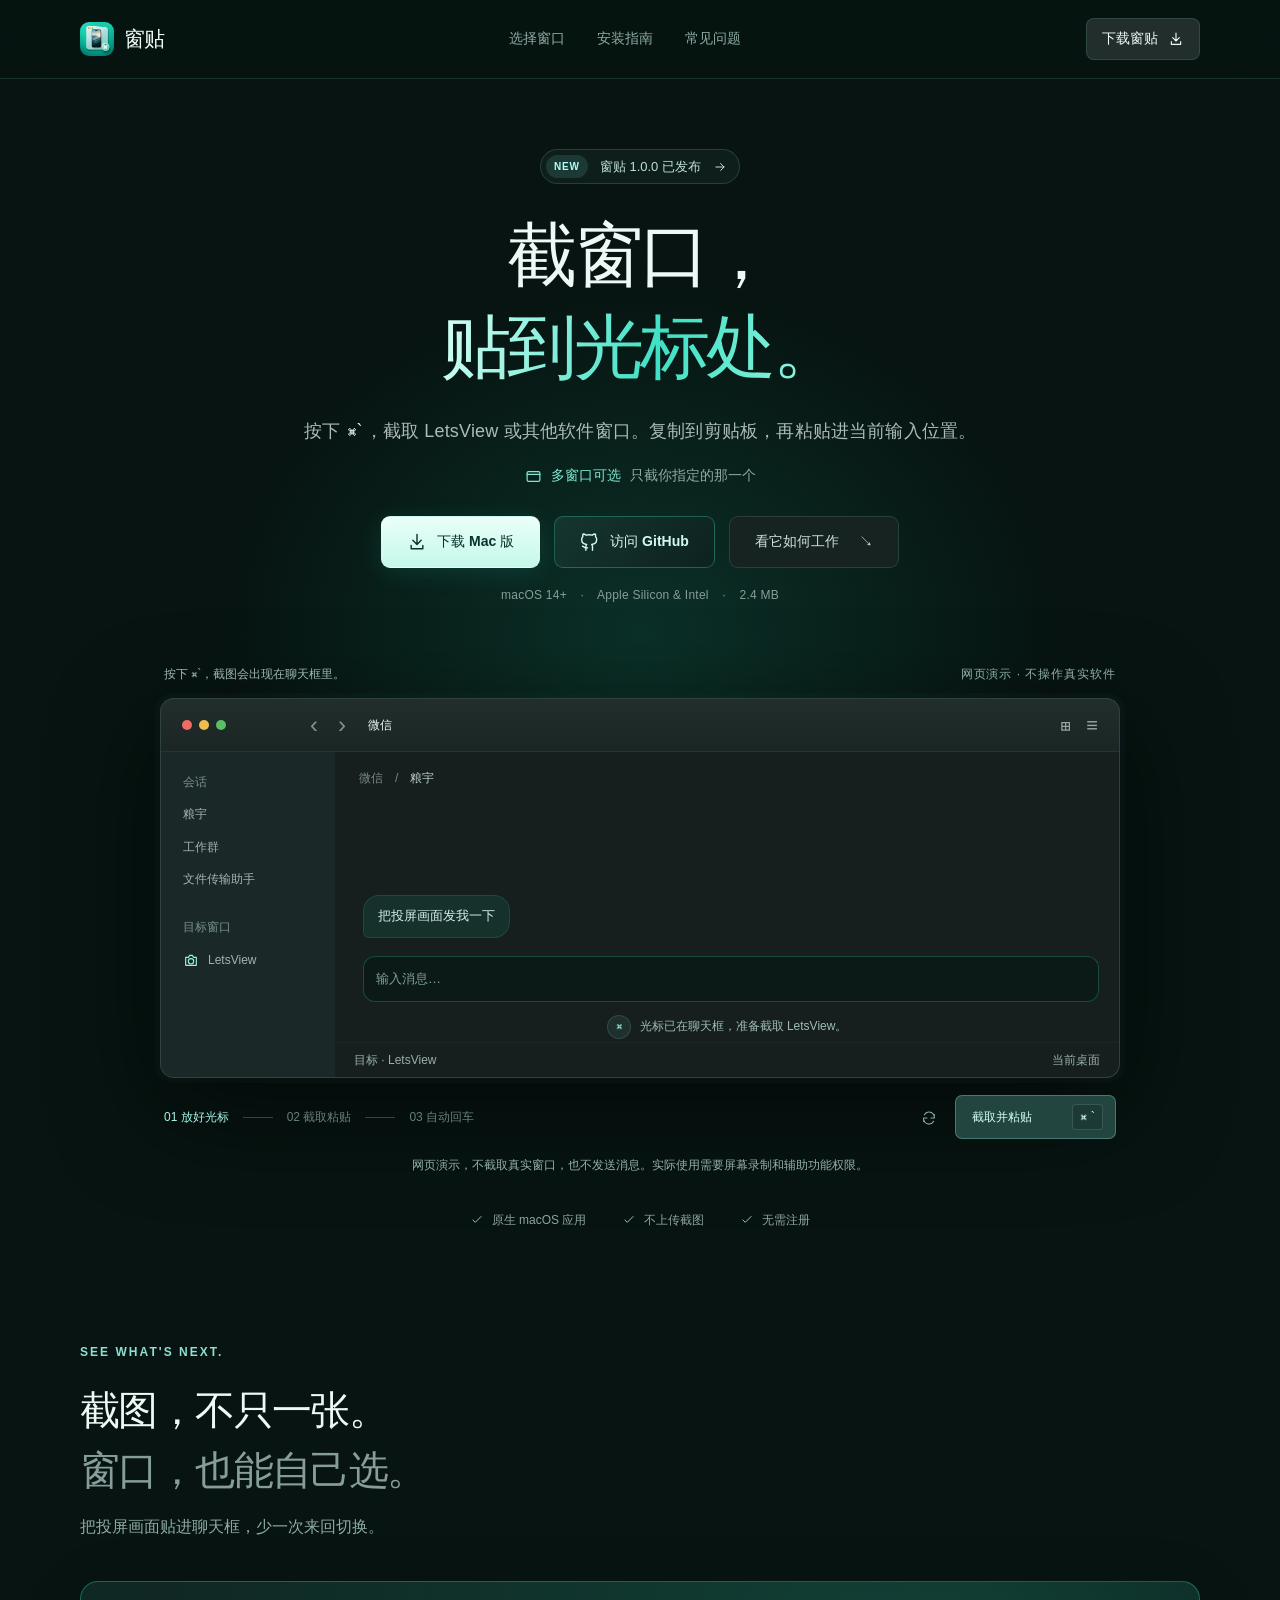
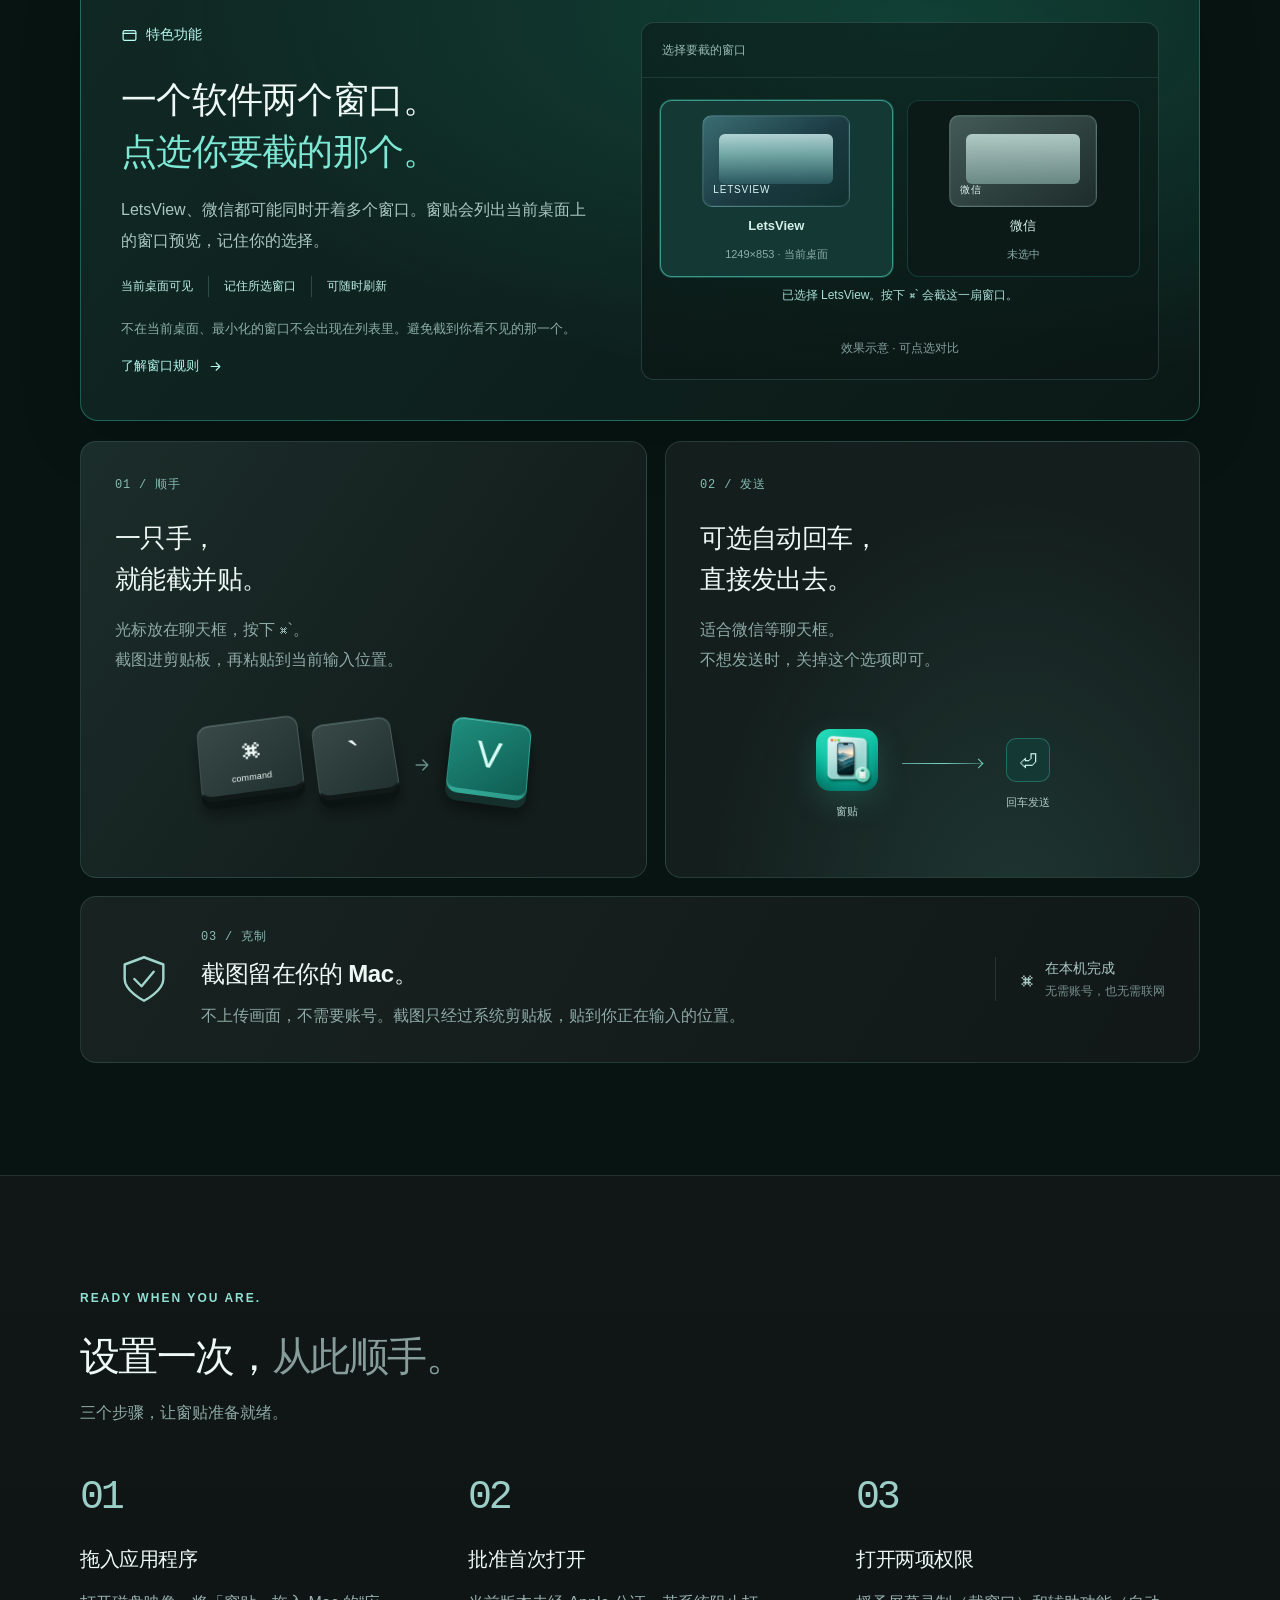
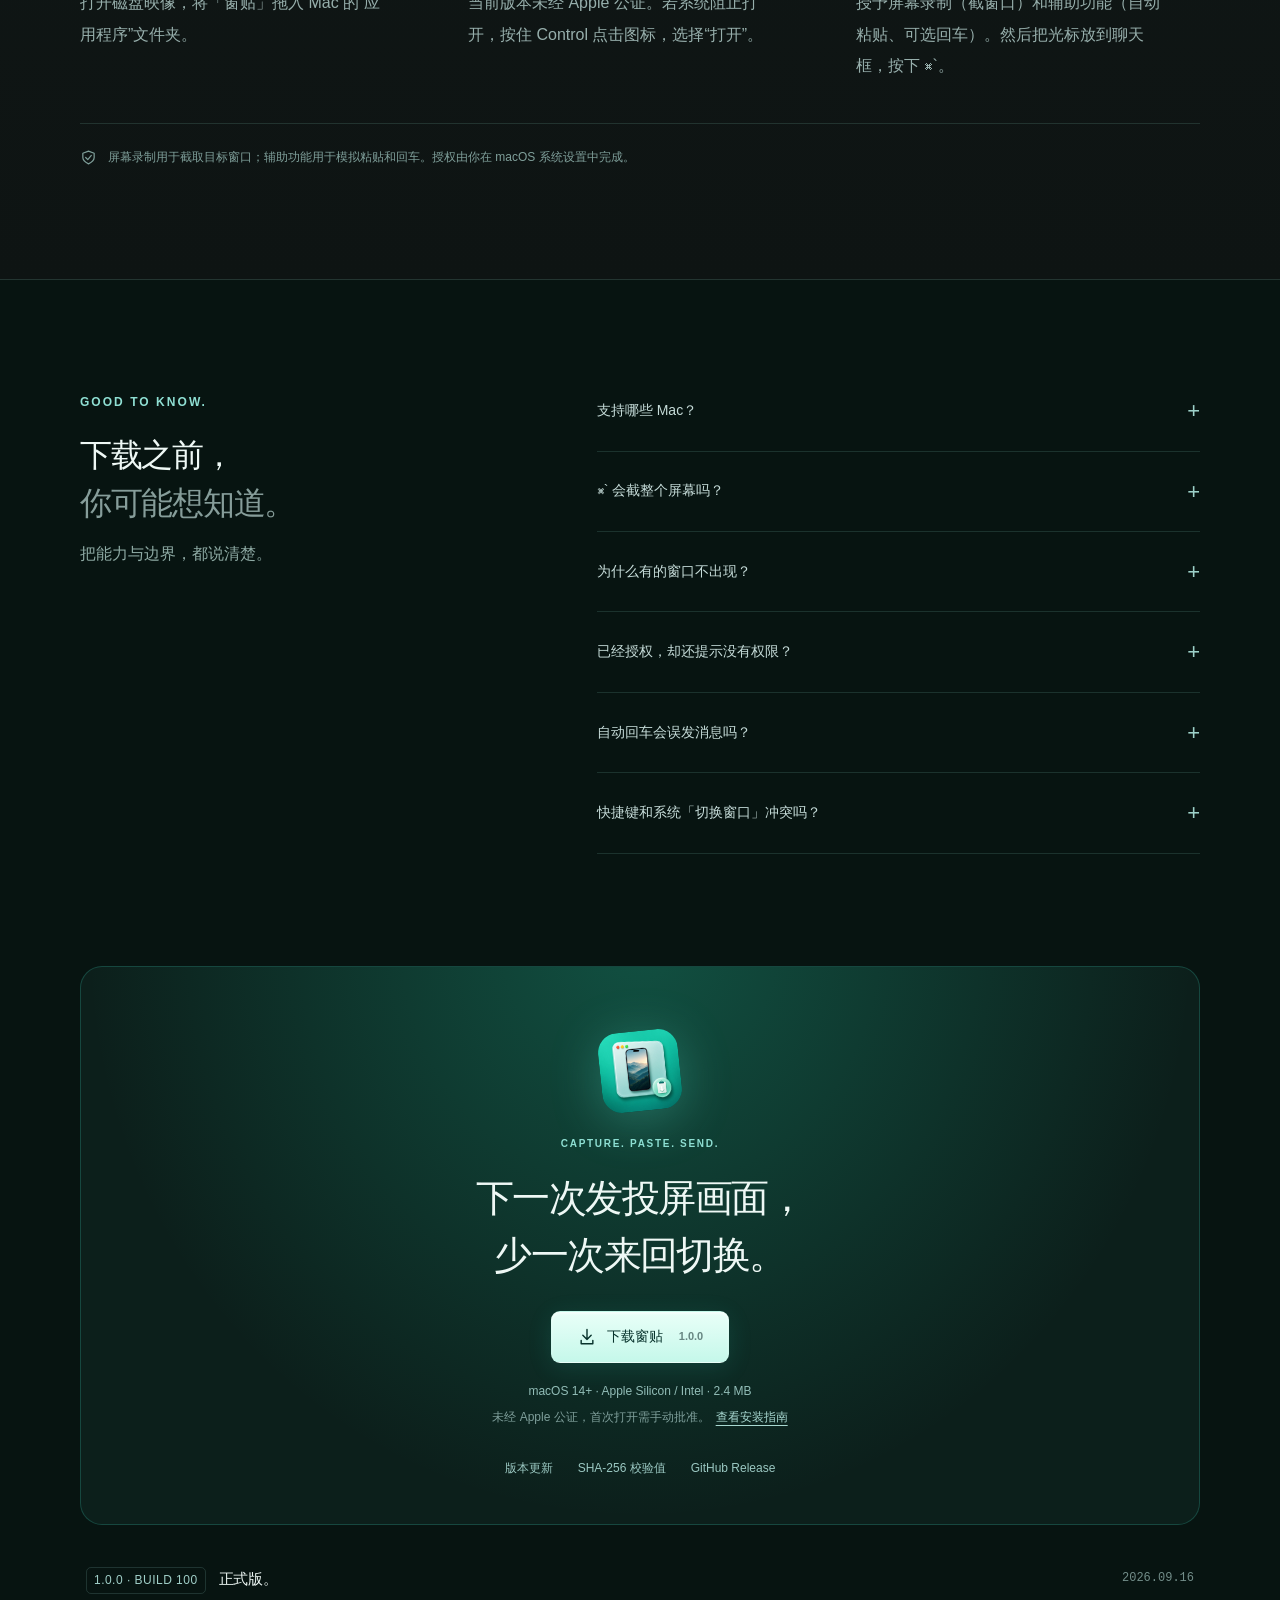
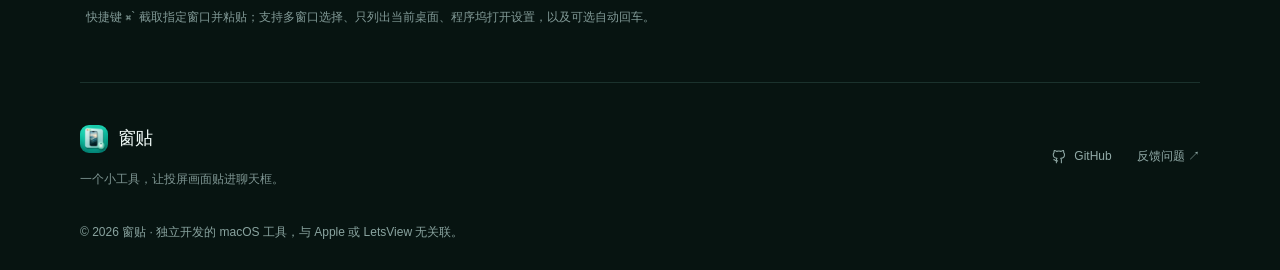
==== commit e9402255: "Give the 窗贴 site its own teal palette instead of CutFlow purple. Co-authored-by: Cursor <cursoragent" ====
--- a/docs/index.html
+++ b/docs/index.html
@@ -3,7 +3,7 @@
 <head>
   <meta charset="utf-8">
   <meta name="viewport" content="width=device-width,initial-scale=1">
-  <meta name="theme-color" content="#0d0c10">
+  <meta name="theme-color" content="#071411">
   <meta name="description" content="窗贴，为 Mac 带来一键截取指定窗口并粘贴到当前光标的小工具。按下 ⌘`，截 LetsView 或其他软件窗口，复制到剪贴板，再粘贴进聊天框。">
   <meta property="og:title" content="窗贴 · 截窗口，贴到光标处。">
   <meta property="og:description" content="熟悉的 ⌘`。截取 LetsView 或其他窗口，粘贴到当前输入位置，可选自动回车发送。">
--- a/docs/styles.css
+++ b/docs/styles.css
@@ -1,11 +1,11 @@
 @charset "UTF-8";
-:root{color-scheme:dark;--bg:#0d0c10;--surface:#16141b;--surface-light:#1e1b25;--text:#f4f1fa;--muted:#a29baF;--line:rgba(223,211,255,.12);--purple:#b598ff;--purple-bright:#8559f5;--ease:cubic-bezier(.22,1,.36,1);font-family:Inter,-apple-system,BlinkMacSystemFont,"SF Pro Display","PingFang SC","Microsoft YaHei",sans-serif;font-synthesis:none}
-*{box-sizing:border-box}html{scroll-behavior:smooth;scroll-padding-top:100px}body{margin:0;background:var(--bg);color:var(--text);line-height:1.7;overflow-x:clip}::selection{background:#6745a8;color:#fff}a{color:inherit;text-decoration:none}button{font:inherit;color:inherit;cursor:pointer}button,a{-webkit-tap-highlight-color:transparent}button:disabled{cursor:wait}button:focus-visible,a:focus-visible,summary:focus-visible{outline:3px solid var(--purple);outline-offset:5px}img{display:block;max-width:100%}h1,h2,h3,p{margin:0}h1,h2,h3{line-height:1.3;letter-spacing:-.04em}h3{letter-spacing:-.02em}svg.icon{width:20px;height:20px;fill:none;stroke:currentColor;stroke-width:1.7;stroke-linecap:round;stroke-linejoin:round;flex:none;vertical-align:middle}.icon-defs{position:absolute;width:0;height:0;overflow:hidden}.shell{width:min(1120px,calc(100% - 64px));margin-inline:auto}.skip-link{position:fixed;top:8px;left:16px;padding:10px 20px;background:var(--text);color:var(--bg);z-index:100;transform:translateY(-150%)}.skip-link:focus{transform:none}.site-header{position:sticky;top:0;z-index:30;background:rgba(13,12,16,.78);backdrop-filter:blur(22px);border-bottom:1px solid var(--line)}.nav{height:78px;display:flex;align-items:center;justify-content:space-between;gap:32px}.brand{display:inline-flex;gap:10px;align-items:center;font-size:21px;font-weight:700;letter-spacing:-.04em}.brand img{border-radius:9px}.nav-links{display:flex;gap:32px;font-size:14px;color:var(--muted)}.nav-links a:hover,.footer a:hover{color:white}.nav-download{display:flex;gap:10px;align-items:center;background:#25212e;border:1px solid var(--line);padding:8px 15px;border-radius:8px;font-size:14px;transition:background .2s}.nav-download:hover{background:#36303f}.nav-download .icon{width:16px;height:16px}.hero{position:relative;padding-top:70px;text-align:center}.hero:before{content:"";pointer-events:none;position:absolute;top:180px;left:10%;width:80%;height:750px;background:radial-gradient(ellipse,#6b38b724,transparent 66%);z-index:-1}.release-pill{display:inline-flex;align-items:center;gap:12px;padding:5px 12px 5px 5px;border:1px solid #a28bcd30;border-radius:30px;color:#c8badf;background:#21182f66;font-size:13px;line-height:1.5;transition:border-color .2s}.release-pill:hover{border-color:#b998ff}.release-pill>span{padding:4px 8px;border-radius:20px;background:#8360c929;color:#c2a3ff;font-size:10px;font-weight:700;letter-spacing:.08em}.release-pill .icon{width:14px;height:14px}.hero h1{font-size:clamp(44px,5.5vw,74px);font-weight:650;line-height:1.3;margin:25px 0 22px;letter-spacing:-.05em}.hero h1>span{color:var(--purple);background:linear-gradient(105deg,#dabdff 0%,#a586ed 60%,#ceadff 100%);background-clip:text;-webkit-text-fill-color:transparent}.hero-description{font-size:18px;line-height:1.9;color:#b1aaba;letter-spacing:.01em}kbd{font:inherit}.hero-description kbd{color:#e8e0f6;margin-inline:2px}.mobile-break{display:none}.hero-actions{display:flex;justify-content:center;gap:14px;margin-top:28px}.button{min-height:52px;display:inline-flex;align-items:center;justify-content:center;gap:10px;padding:13px 25px;border:1px solid transparent;border-radius:9px;font-size:15px;font-weight:600;transition:transform .25s var(--ease),box-shadow .25s,background .25s}.button:hover{transform:translateY(-3px)}.button-primary{background:#f0eafb;color:#241831;box-shadow:0 2px 2px #fff8 inset,0 5px 25px #b897fa14}.button-primary:hover{background:#fff;box-shadow:0 8px 35px #b897fa30}.button-secondary{border-color:var(--line);background:#1b1723;color:#d3cadf}.button-secondary span{margin-left:10px}.compatibility{margin-top:17px;color:#8e859d;font-size:12px;letter-spacing:.02em}.compatibility>span{margin:0 10px}.demo-wrap{max-width:960px;margin:59px auto 0;text-align:left;scroll-margin-top:108px}.demo-heading{display:flex;justify-content:space-between;align-items:center;margin-bottom:13px;padding:0 4px;font-size:13px;color:#a69bb8}.demo-kind{font-size:11px;letter-spacing:.08em;color:#9a8aaf}.finder{border-radius:14px;overflow:hidden;background:#19161f;border:1px solid #a28ac038;box-shadow:0 0 0 5px #211a3029,0 30px 100px #0008,0 1px 0 #dcc4ff29 inset}.finder-toolbar{display:flex;align-items:center;height:53px;background:linear-gradient(#27222e,#201b26);border-bottom:1px solid #ffffff09;padding:0 21px;gap:22px}.traffic-lights{display:flex;gap:7px}.traffic-lights i{width:10px;height:10px;border-radius:50%;background:#ef6c64}.traffic-lights i:nth-child(2){background:#efbc50}.traffic-lights i:nth-child(3){background:#5abe65}.toolbar-arrows{color:#857b93;font-size:24px;line-height:1;margin-left:62px}.finder-title{font-size:13px;font-weight:600}.toolbar-view{margin-left:auto;color:#9b91a6;font-size:20px}.finder-content{display:flex;min-height:268px}.finder-sidebar{width:174px;flex:none;background:#201a29;padding:20px 12px;color:#a9a1b3}.finder-sidebar p{font-size:10px;padding-left:10px;color:#81758f;margin-bottom:7px}.sidebar-item,.sidebar-extra{display:flex;align-items:center;gap:9px;font-size:12px;padding:5px 10px;border-radius:5px;margin-bottom:2px}.sidebar-item .icon,.sidebar-extra .icon{width:16px;height:16px;color:#aa89f2}.sidebar-extra>span{width:16px;display:inline-block}.finder[data-phase="selected"] [data-location="source"],.finder[data-phase="cut"] [data-location="source"],.finder[data-phase="moving"] [data-location="destination"],.finder[data-phase="moved"] [data-location="destination"]{background:#a88ce222;color:#e8dafa}.finder-sidebar .sidebar-tag-title{margin-top:23px}.tag-dot{width:8px!important;height:8px;border-radius:50%;background:#b192e9;margin:4px}.finder-workspace{position:relative;flex:1;padding:16px 24px 34px;min-width:0}.folder-breadcrumb{display:flex;gap:12px;color:#807689;font-size:11px}.breadcrumb-current{color:#c4bace}.demo-files{display:flex;justify-content:center;gap:26px;margin:20px auto 15px;max-width:480px;transition:transform .5s var(--ease),opacity .3s}.demo-file{display:flex;flex-direction:column;align-items:center;gap:9px;padding:10px 15px;border:1px solid #a58ae448;border-radius:9px;background:#6d4baa18;min-width:120px;transition:background .4s,border-color .4s,transform .5s}.file-icon{width:58px;height:69px;border-radius:5px 12px 5px 5px;display:flex;flex-direction:column;align-items:center;justify-content:space-between;box-shadow:0 5px 9px #0003;overflow:hidden}.file-letter{font-size:29px;line-height:1.4;font-weight:550;padding-top:2px;letter-spacing:-.05em}.file-icon small{font-size:8px;letter-spacing:.11em;background:#00000012;align-self:stretch;text-align:center;padding:2px}.file-design{background:linear-gradient(145deg,#dcc4ff,#aa80e5);color:#572a92}.file-pdf{background:linear-gradient(145deg,#f6d6c8,#e0a58e);color:#984d34}.file-text{background:linear-gradient(145deg,#d7e2e5,#acbfc5);color:#475c6b}.text-lines{height:30px;width:32px;margin-top:13px;background:repeating-linear-gradient(to bottom,#667c8499 0 2px,transparent 2px 7px)}.file-name{font-size:11px;color:#ded1ef;white-space:nowrap}.demo-status{display:flex;align-items:center;justify-content:center;gap:9px;font-size:12px;color:#a89abd;min-height:33px}.status-symbol{color:#b393ef;background:#a27bd716;border:1px solid #a78ac32e;width:24px;height:24px;border-radius:50%;display:grid;place-items:center}.finder-bottom{position:absolute;bottom:0;left:0;right:0;display:flex;justify-content:space-between;padding:7px 19px;border-top:1px solid #ffffff08;color:#83768f;font-size:10px}.finder[data-phase="cut"] .demo-file{border-color:#bd98ff;background:#8b5ec424}.finder[data-phase="cut"] .demo-status{color:#ccb0f5}.finder[data-phase="moving"] .demo-files{transform:translateX(70px);opacity:0}.finder[data-phase="moved"] .demo-file{border-color:#9bd9b030;background:#5a9a7310}.finder[data-phase="moved"] .status-symbol{color:#a5d7b2;border-color:#a5d7b230;background:#70b58d12}.finder[data-phase="moved"] .demo-status{color:#aecfbb}.demo-controls{padding:17px 4px 0;display:flex;align-items:center;justify-content:space-between;gap:12px}.demo-steps{display:flex;align-items:center;gap:14px;color:#6f647f;font-size:12px}.demo-steps i{height:1px;width:30px;background:#382c46}.demo-steps .active{color:#c0a0f4}.demo-buttons{display:flex;align-items:center;gap:12px}#demo-action{display:flex;align-items:center;gap:15px;padding:8px 12px 8px 16px;border:1px solid #a57ad75c;background:#372345;border-radius:7px;color:#e5ceff;font-size:12px;min-width:161px;justify-content:space-between;transition:background .2s}#demo-action:hover{background:#4b315e}.action-key{font-size:13px;border:1px solid #b19ac535;border-radius:4px;padding:1px 7px;background:#120c1c44;white-space:nowrap}.demo-reset{border:0;background:transparent;color:#9887ad;padding:6px;line-height:1}.demo-reset .icon{width:16px;height:16px}.demo-reset:hover{color:white}.demo-disclaimer{text-align:center;font-size:11px;color:#7f728f;margin-top:16px}.trust-line{display:flex;align-items:center;justify-content:center;gap:36px;color:#978bA5;font-size:12px;margin:34px 0 0}.trust-line span{display:flex;align-items:center;gap:8px}.trust-line .icon{width:14px;height:14px;color:#ad97c9}.section{padding-block:112px}.section-heading{margin-bottom:40px}.eyebrow{color:#ab86df;font-size:11px;font-weight:600;letter-spacing:.17em;margin-bottom:18px}.section-heading h2,.faq-intro h2{font-size:40px;font-weight:550;line-height:1.5}.section-heading h2 span,.faq-intro h2 span{color:#8e839d}.section-heading>p:last-child,.faq-intro>p:last-child{color:var(--muted);font-size:16px;margin-top:13px}.feature-grid{display:grid;grid-template-columns:1.06fr 1fr;gap:18px}.feature-card{border:1px solid var(--line);border-radius:16px;overflow:hidden;background:linear-gradient(125deg,#211b2d,#17131e 70%);position:relative}.card-copy{padding:33px 34px}.card-index{font-family:monospace;font-size:11px;letter-spacing:.07em;color:#9a81bc;display:block;margin-bottom:22px}.feature-card h3{font-size:26px;font-weight:550;line-height:1.6}.feature-card p{font-size:14px;color:var(--muted);margin-top:14px;line-height:1.9}.key-scene{height:168px;display:flex;gap:14px;justify-content:center;align-items:flex-start;padding-top:9px;perspective:700px}.keycap{position:relative;border:1px solid #9f8da93b;border-bottom:5px solid #141019;background:linear-gradient(145deg,#423949,#292131);box-shadow:0 8px 0 #0f0c14,0 15px 15px #0006,inset 0 1px 0 #c9b5e032;border-radius:12px;transform:rotateX(15deg) rotateZ(-8deg);display:flex;flex-direction:column;justify-content:center;align-items:center;width:80px;height:80px;font-size:38px;line-height:1.1;transition:transform .4s var(--ease)}.command-key{width:102px}.keycap small{font-size:9px;letter-spacing:.01em;margin-top:5px}.key-arrow{align-self:center;margin-top:-65px;color:#7e658e;width:26px!important}.purple-key{color:#d2b5ff;background:linear-gradient(140deg,#7652a1,#432a62);border-color:#a583c94d;transform:rotateX(15deg) rotateZ(8deg);box-shadow:0 8px 0 #211530,0 15px 20px #0008,inset 0 1px 0 #d2b7ff55}.shortcut-card:hover .purple-key{transform:rotateX(15deg) rotateZ(3deg) translateY(5px)}.native-card{background:radial-gradient(ellipse at 65% 110%,#68419730,transparent 62%),#18141f}.native-flow{height:168px;display:flex;align-items:center;justify-content:center;gap:24px;padding-bottom:35px}.flow-app,.flow-end{display:flex;flex-direction:column;align-items:center;gap:11px;font-size:11px;color:#b9aac9}.flow-app img{border-radius:14px;box-shadow:0 10px 30px #613cca30}.flow-line{width:80px;height:1px;background:linear-gradient(90deg,#70509e,#9a6bd4,#4e3b65);position:relative;margin-bottom:24px}.flow-line:after{content:"";position:absolute;right:0;top:-3px;border-right:1px solid #9a6bd4;border-top:1px solid #9a6bd4;width:6px;height:6px;transform:rotate(45deg)}.flow-end>.icon{width:60px;height:60px;padding:12px;background:#bca3e20b;border:1px solid #a78cce2e;border-radius:15px;color:#baa0db}.privacy-card{grid-column:1/-1;display:flex;align-items:center;background:linear-gradient(120deg,#1c1823,#141118);padding:30px 34px;gap:28px}.privacy-card .card-copy{padding:0;max-width:590px}.privacy-card .card-index{margin-bottom:8px}.privacy-card h3{font-size:24px}.privacy-card p{margin-top:8px}.privacy-icon .icon{width:58px;height:58px;color:#b69ad6;stroke-width:1}.local-label{margin-left:auto;flex:none;color:#b5a6c7;font-size:14px;display:flex;align-items:center;gap:12px;padding-left:24px;border-left:1px solid var(--line)}.local-label>span{font-size:25px}.local-label small{display:block;font-size:11px;color:#7e728f}.experiment-note{display:flex;align-items:center;justify-content:space-between;gap:24px;padding:30px 4px 0}.outline-badge{display:inline-block;font-size:10px;letter-spacing:.04em;line-height:1.6;padding:3px 7px;border:1px solid #9d80c030;border-radius:5px;color:#b39bcf}.experiment-note h3{font-size:17px;font-weight:500;display:inline;margin-left:12px}.experiment-note p{color:#8e829c;font-size:13px;margin-top:9px}.experiment-note>a{flex:none;font-size:12px;color:#c4a6ed;display:flex;gap:9px;align-items:center}.experiment-note .icon{width:15px;height:15px}.install-section{border-block:1px solid var(--line);background:linear-gradient(180deg,#131017,#100e14)}.install-steps{list-style:none;display:grid;grid-template-columns:repeat(3,1fr);gap:44px;margin:0;padding:8px 0 0}.step-number{display:block;font:40px/1.2 ui-monospace,monospace;letter-spacing:-.08em;color:#b095ce;margin-bottom:24px}.install-steps h3{font-size:20px;font-weight:550}.install-steps p{color:#a194af;font-size:14px;line-height:1.95;margin-top:15px;max-width:310px}.permission-note{display:flex;align-items:center;gap:11px;margin-top:42px;padding-top:23px;border-top:1px solid var(--line);font-size:12px;color:#8d7c9f}.permission-note .icon{width:17px;height:17px}.faq-section{display:grid;grid-template-columns:1fr 1.35fr;gap:70px}.faq-intro h2{font-size:32px}.faq-list details{border-bottom:1px solid var(--line)}.faq-list summary{list-style:none;padding:21px 0;cursor:pointer;display:flex;align-items:center;justify-content:space-between;gap:24px;font-size:15px;color:#cfc4dc}.faq-list details:first-child summary{padding-top:0}.faq-list summary::-webkit-details-marker{display:none}.faq-list summary>span{font-size:22px;font-weight:300;color:#b297d1;transition:transform .25s}.faq-list details[open] summary>span{transform:rotate(45deg)}.faq-list details p{font-size:14px;line-height:1.95;color:#9f92ae;padding:0 24px 22px 0}.faq-list details p a{display:block;color:#c7a4f4;margin-top:10px}.download-section{position:relative;isolation:isolate;overflow:hidden;text-align:center;padding:64px 24px 45px;border:1px solid #8f65bc38;border-radius:22px;background:#16101f}.download-glow{position:absolute;inset:0;z-index:-1;background:radial-gradient(ellipse at 50% -5%,#965bd24a,transparent 70%)}.download-icon{margin:0 auto 24px;border-radius:20px;box-shadow:0 8px 50px #7148e64d;transform:rotate(-6deg);transition:transform .5s var(--ease)}.download-section:hover .download-icon{transform:rotate(0) translateY(-3px)}.download-section .eyebrow{font-size:10px}.download-section h2{font-size:38px;line-height:1.5;font-weight:550;margin-bottom:27px}.download-section .button span{font-size:11px;color:#776486;margin-left:6px}.download-meta{font-size:12px;color:#a68dbd;margin-top:18px}.download-caveat{font-size:12px;color:#8e7c9f;margin-top:6px}.download-caveat a{color:#bca3d8;text-decoration:underline;text-underline-offset:4px;margin-left:6px}.release-links{display:flex;justify-content:center;gap:25px;margin-top:31px;font-size:12px;color:#b096c8}.release-links a:hover{color:#e7d8fa}.release-section{display:flex;align-items:flex-start;justify-content:space-between;gap:40px;margin-top:40px;padding:0 6px 55px;border-bottom:1px solid var(--line)}.release-section h3{display:inline;margin-left:13px;font-size:15px;font-weight:500}.release-section p{color:#8d7f9a;font-size:12px;max-width:810px;margin-top:13px}.release-section time{font-family:monospace;color:#7e6f8d;font-size:11px;flex:none;padding-top:3px}.footer{padding-block:40px 27px;display:flex;flex-wrap:wrap;justify-content:space-between;gap:25px}.footer .brand{font-size:18px}.footer>div>p{font-size:12px;color:#8b7d96;margin-top:8px}.footer-links{display:flex;align-items:center;gap:25px;color:#9d8eaa;font-size:12px}.footer-links a{display:flex;align-items:center;gap:7px}.footer-links .icon{width:15px;height:15px}.footer-note{width:100%;color:#6e627a;font-size:10px;padding-top:8px}.report-page{max-width:860px;padding-top:70px;padding-bottom:80px}.report-page h1{font-size:40px;margin:20px 0}.report-page h2{font-size:24px;margin:36px 0 15px}.report-page p,.report-page li{color:#b6a9c4;font-size:15px}.report-page ul{padding-left:23px}.report-page li{margin-bottom:12px}.report-page a{color:var(--purple);text-decoration:underline}.report-page .report-table-wrap{overflow-x:auto}.report-page table{width:100%;border-collapse:collapse;font-size:14px;margin-top:22px}.report-page th,.report-page td{padding:15px;text-align:left;vertical-align:top;border:1px solid var(--line)}.report-page th{background:#211a2c}.report-page td{color:#b6a9c4}.report-page code{background:#302339;border-radius:4px;padding:2px 5px;font-size:13px}.report-page pre{padding:20px;background:#1e1727;border-radius:10px;overflow:auto}.report-page pre code{background:none;padding:0}.report-meta{color:#8d7a9e!important;font-size:13px!important}.report-page .brand{text-decoration:none;color:var(--text)}
+:root{color-scheme:dark;--bg:#071411;--surface:#0f1c1a;--surface-light:#16302b;--text:#eef8f5;--muted:#8eaaa4;--line:rgba(150,230,210,.14);--purple:#5eead4;--purple-bright:#14b8a6;--ease:cubic-bezier(.22,1,.36,1);font-family:Inter,-apple-system,BlinkMacSystemFont,"SF Pro Display","PingFang SC","Microsoft YaHei",sans-serif;font-synthesis:none}
+*{box-sizing:border-box}html{scroll-behavior:smooth;scroll-padding-top:100px}body{margin:0;background:var(--bg);color:var(--text);line-height:1.7;overflow-x:clip}::selection{background:#4fa89a;color:#fff}a{color:inherit;text-decoration:none}button{font:inherit;color:inherit;cursor:pointer}button,a{-webkit-tap-highlight-color:transparent}button:disabled{cursor:wait}button:focus-visible,a:focus-visible,summary:focus-visible{outline:3px solid var(--purple);outline-offset:5px}img{display:block;max-width:100%}h1,h2,h3,p{margin:0}h1,h2,h3{line-height:1.3;letter-spacing:-.04em}h3{letter-spacing:-.02em}svg.icon{width:20px;height:20px;fill:none;stroke:currentColor;stroke-width:1.7;stroke-linecap:round;stroke-linejoin:round;flex:none;vertical-align:middle}.icon-defs{position:absolute;width:0;height:0;overflow:hidden}.shell{width:min(1120px,calc(100% - 64px));margin-inline:auto}.skip-link{position:fixed;top:8px;left:16px;padding:10px 20px;background:var(--text);color:var(--bg);z-index:100;transform:translateY(-150%)}.skip-link:focus{transform:none}.site-header{position:sticky;top:0;z-index:30;background:rgba(12,16,15,.78);backdrop-filter:blur(22px);border-bottom:1px solid var(--line)}.nav{height:78px;display:flex;align-items:center;justify-content:space-between;gap:32px}.brand{display:inline-flex;gap:10px;align-items:center;font-size:21px;font-weight:700;letter-spacing:-.04em}.brand img{border-radius:9px}.nav-links{display:flex;gap:32px;font-size:14px;color:var(--muted)}.nav-links a:hover,.footer a:hover{color:white}.nav-download{display:flex;gap:10px;align-items:center;background:#212e2c;border:1px solid var(--line);padding:8px 15px;border-radius:8px;font-size:14px;transition:background .2s}.nav-download:hover{background:#303f3d}.nav-download .icon{width:16px;height:16px}.hero{position:relative;padding-top:70px;text-align:center}.hero:before{content:"";pointer-events:none;position:absolute;top:180px;left:10%;width:80%;height:750px;background:radial-gradient(ellipse,#45b7a624,transparent 66%);z-index:-1}.release-pill{display:inline-flex;align-items:center;gap:12px;padding:5px 12px 5px 5px;border:1px solid #92cdc430;border-radius:30px;color:#bedfda;background:#182f2b66;font-size:13px;line-height:1.5;transition:border-color .2s}.release-pill:hover{border-color:#a2fff0}.release-pill>span{padding:4px 8px;border-radius:20px;background:#6bc9ba29;color:#acfff2;font-size:10px;font-weight:700;letter-spacing:.08em}.release-pill .icon{width:14px;height:14px}.hero h1{font-size:clamp(44px,5.5vw,74px);font-weight:650;line-height:1.3;margin:25px 0 22px;letter-spacing:-.05em}.hero h1>span{color:var(--purple);background:linear-gradient(105deg,#c4fff6 0%,#90edde 60%,#b5fff4 100%);background-clip:text;-webkit-text-fill-color:transparent}.hero-description{font-size:18px;line-height:1.9;color:#acbab8;letter-spacing:.01em}kbd{font:inherit}.hero-description kbd{color:#e2f6f3;margin-inline:2px}.mobile-break{display:none}.hero-actions{display:flex;justify-content:center;gap:14px;margin-top:28px}.button{min-height:52px;display:inline-flex;align-items:center;justify-content:center;gap:10px;padding:13px 25px;border:1px solid transparent;border-radius:9px;font-size:15px;font-weight:600;transition:transform .25s var(--ease),box-shadow .25s,background .25s}.button:hover{transform:translateY(-3px)}.button-primary{background:#ecfbf9;color:#18312d;box-shadow:0 2px 2px #fff8 inset,0 5px 25px #a1faec14}.button-primary:hover{background:#fff;box-shadow:0 8px 35px #a1faec30}.button-secondary{border-color:var(--line);background:#172321;color:#ccdfdc}.button-secondary span{margin-left:10px}.compatibility{margin-top:17px;color:#879d9a;font-size:12px;letter-spacing:.02em}.compatibility>span{margin:0 10px}.demo-wrap{max-width:960px;margin:59px auto 0;text-align:left;scroll-margin-top:108px}.demo-heading{display:flex;justify-content:space-between;align-items:center;margin-bottom:13px;padding:0 4px;font-size:13px;color:#9eb8b4}.demo-kind{font-size:11px;letter-spacing:.08em;color:#8eafaa}.finder{border-radius:14px;overflow:hidden;background:#161f1e;border:1px solid #8fc0b938;box-shadow:0 0 0 5px #1a302c29,0 30px 100px #0008,0 1px 0 #cafff729 inset}.finder-toolbar{display:flex;align-items:center;height:53px;background:linear-gradient(#222e2c,#1b2624);border-bottom:1px solid #ffffff09;padding:0 21px;gap:22px}.traffic-lights{display:flex;gap:7px}.traffic-lights i{width:10px;height:10px;border-radius:50%;background:#ef6c64}.traffic-lights i:nth-child(2){background:#efbc50}.traffic-lights i:nth-child(3){background:#5abe65}.toolbar-arrows{color:#7d9390;font-size:24px;line-height:1;margin-left:62px}.finder-title{font-size:13px;font-weight:600}.toolbar-view{margin-left:auto;color:#93a6a3;font-size:20px}.finder-content{display:flex;min-height:268px}.finder-sidebar{width:174px;flex:none;background:#1a2927;padding:20px 12px;color:#a3b3b1}.finder-sidebar p{font-size:10px;padding-left:10px;color:#788f8c;margin-bottom:7px}.sidebar-item,.sidebar-extra{display:flex;align-items:center;gap:9px;font-size:12px;padding:5px 10px;border-radius:5px;margin-bottom:2px}.sidebar-item .icon,.sidebar-extra .icon{width:16px;height:16px;color:#93f2e3}.sidebar-extra>span{width:16px;display:inline-block}.finder[data-phase="selected"] [data-location="source"],.finder[data-phase="cut"] [data-location="source"],.finder[data-phase="moving"] [data-location="destination"],.finder[data-phase="moved"] [data-location="destination"]{background:#95e2d622;color:#ddfaf6}.finder-sidebar .sidebar-tag-title{margin-top:23px}.tag-dot{width:8px!important;height:8px;border-radius:50%;background:#9be9dd;margin:4px}.finder-workspace{position:relative;flex:1;padding:16px 24px 34px;min-width:0}.folder-breadcrumb{display:flex;gap:12px;color:#788987;font-size:11px}.breadcrumb-current{color:#bccecb}.demo-files{display:flex;justify-content:center;gap:26px;margin:20px auto 15px;max-width:480px;transition:transform .5s var(--ease),opacity .3s}.demo-file{display:flex;flex-direction:column;align-items:center;gap:9px;padding:10px 15px;border:1px solid #93e4d748;border-radius:9px;background:#54aa9d18;min-width:120px;transition:background .4s,border-color .4s,transform .5s}.file-icon{width:58px;height:69px;border-radius:5px 12px 5px 5px;display:flex;flex-direction:column;align-items:center;justify-content:space-between;box-shadow:0 5px 9px #0003;overflow:hidden}.file-letter{font-size:29px;line-height:1.4;font-weight:550;padding-top:2px;letter-spacing:-.05em}.file-icon small{font-size:8px;letter-spacing:.11em;background:#00000012;align-self:stretch;text-align:center;padding:2px}.file-design{background:linear-gradient(145deg,#cafff7,#8ae5d7);color:#349284}.file-pdf{background:linear-gradient(145deg,#f6d6c8,#e0a58e);color:#984d34}.file-text{background:linear-gradient(145deg,#d7e2e5,#acbfc5);color:#476b69}.text-lines{height:30px;width:32px;margin-top:13px;background:repeating-linear-gradient(to bottom,#66848299 0 2px,transparent 2px 7px)}.file-name{font-size:11px;color:#d4efeb;white-space:nowrap}.demo-status{display:flex;align-items:center;justify-content:center;gap:9px;font-size:12px;color:#9ebdb8;min-height:33px}.status-symbol{color:#9cefe2;background:#84d7cb16;border:1px solid #90c3bc2e;width:24px;height:24px;border-radius:50%;display:grid;place-items:center}.finder-bottom{position:absolute;bottom:0;left:0;right:0;display:flex;justify-content:space-between;padding:7px 19px;border-top:1px solid #ffffff08;color:#798f8c;font-size:10px}.finder[data-phase="cut"] .demo-file{border-color:#a2fff1;background:#68c4b624}.finder[data-phase="cut"] .demo-status{color:#b7f5ec}.finder[data-phase="moving"] .demo-files{transform:translateX(70px);opacity:0}.finder[data-phase="moved"] .demo-file{border-color:#9bd9b030;background:#5a9a7310}.finder[data-phase="moved"] .status-symbol{color:#a5d7b2;border-color:#a5d7b230;background:#70b58d12}.finder[data-phase="moved"] .demo-status{color:#aecfbb}.demo-controls{padding:17px 4px 0;display:flex;align-items:center;justify-content:space-between;gap:12px}.demo-steps{display:flex;align-items:center;gap:14px;color:#677f7b;font-size:12px}.demo-steps i{height:1px;width:30px;background:#2c4642}.demo-steps .active{color:#a8f4e8}.demo-buttons{display:flex;align-items:center;gap:12px}#demo-action{display:flex;align-items:center;gap:15px;padding:8px 12px 8px 16px;border:1px solid #83d7cb5c;background:#234540;border-radius:7px;color:#d3fff9;font-size:12px;min-width:161px;justify-content:space-between;transition:background .2s}#demo-action:hover{background:#315e58}.action-key{font-size:13px;border:1px solid #9ec5c035;border-radius:4px;padding:1px 7px;background:#0c1c1a44;white-space:nowrap}.demo-reset{border:0;background:transparent;color:#8bada8;padding:6px;line-height:1}.demo-reset .icon{width:16px;height:16px}.demo-reset:hover{color:white}.demo-disclaimer{text-align:center;font-size:11px;color:#758f8b;margin-top:16px}.trust-line{display:flex;align-items:center;justify-content:center;gap:36px;color:#8ea5a2;font-size:12px;margin:34px 0 0}.trust-line span{display:flex;align-items:center;gap:8px}.trust-line .icon{width:14px;height:14px;color:#9cc9c2}.section{padding-block:112px}.section-heading{margin-bottom:40px}.eyebrow{color:#8fdfd3;font-size:11px;font-weight:600;letter-spacing:.17em;margin-bottom:18px}.section-heading h2,.faq-intro h2{font-size:40px;font-weight:550;line-height:1.5}.section-heading h2 span,.faq-intro h2 span{color:#869d9a}.section-heading>p:last-child,.faq-intro>p:last-child{color:var(--muted);font-size:16px;margin-top:13px}.feature-grid{display:grid;grid-template-columns:1.06fr 1fr;gap:18px}.feature-card{border:1px solid var(--line);border-radius:16px;overflow:hidden;background:linear-gradient(125deg,#1b2d2a,#131e1c 70%);position:relative}.card-copy{padding:33px 34px}.card-index{font-family:monospace;font-size:11px;letter-spacing:.07em;color:#87bcb4;display:block;margin-bottom:22px}.feature-card h3{font-size:26px;font-weight:550;line-height:1.6}.feature-card p{font-size:14px;color:var(--muted);margin-top:14px;line-height:1.9}.key-scene{height:168px;display:flex;gap:14px;justify-content:center;align-items:flex-start;padding-top:9px;perspective:700px}.keycap{position:relative;border:1px solid #90a9a63b;border-bottom:5px solid #101918;background:linear-gradient(145deg,#394947,#21312f);box-shadow:0 8px 0 #0c1413,0 15px 15px #0006,inset 0 1px 0 #b9e0da32;border-radius:12px;transform:rotateX(15deg) rotateZ(-8deg);display:flex;flex-direction:column;justify-content:center;align-items:center;width:80px;height:80px;font-size:38px;line-height:1.1;transition:transform .4s var(--ease)}.command-key{width:102px}.keycap small{font-size:9px;letter-spacing:.01em;margin-top:5px}.key-arrow{align-self:center;margin-top:-65px;color:#698e89;width:26px!important}.purple-key{color:#bcfff5;background:linear-gradient(140deg,#5aa197,#2a625a);border-color:#8ac9c04d;transform:rotateX(15deg) rotateZ(8deg);box-shadow:0 8px 0 #15302c,0 15px 20px #0008,inset 0 1px 0 #befff555}.shortcut-card:hover .purple-key{transform:rotateX(15deg) rotateZ(3deg) translateY(5px)}.native-card{background:radial-gradient(ellipse at 65% 110%,#4a978c30,transparent 62%),#141f1d}.native-flow{height:168px;display:flex;align-items:center;justify-content:center;gap:24px;padding-bottom:35px}.flow-app,.flow-end{display:flex;flex-direction:column;align-items:center;gap:11px;font-size:11px;color:#adc9c5}.flow-app img{border-radius:14px;box-shadow:0 10px 30px #4acab530}.flow-line{width:80px;height:1px;background:linear-gradient(90deg,#589e93,#76d4c6,#3b655f);position:relative;margin-bottom:24px}.flow-line:after{content:"";position:absolute;right:0;top:-3px;border-right:1px solid #76d4c6;border-top:1px solid #76d4c6;width:6px;height:6px;transform:rotate(45deg)}.flow-end>.icon{width:60px;height:60px;padding:12px;background:#a9e2d90b;border:1px solid #93cec52e;border-radius:15px;color:#a6dbd3}.privacy-card{grid-column:1/-1;display:flex;align-items:center;background:linear-gradient(120deg,#182321,#111817);padding:30px 34px;gap:28px}.privacy-card .card-copy{padding:0;max-width:590px}.privacy-card .card-index{margin-bottom:8px}.privacy-card h3{font-size:24px}.privacy-card p{margin-top:8px}.privacy-icon .icon{width:58px;height:58px;color:#a0d6ce;stroke-width:1}.local-label{margin-left:auto;flex:none;color:#a9c7c3;font-size:14px;display:flex;align-items:center;gap:12px;padding-left:24px;border-left:1px solid var(--line)}.local-label>span{font-size:25px}.local-label small{display:block;font-size:11px;color:#758f8b}.experiment-note{display:flex;align-items:center;justify-content:space-between;gap:24px;padding:30px 4px 0}.outline-badge{display:inline-block;font-size:10px;letter-spacing:.04em;line-height:1.6;padding:3px 7px;border:1px solid #86c0b830;border-radius:5px;color:#a0cfc8}.experiment-note h3{font-size:17px;font-weight:500;display:inline;margin-left:12px}.experiment-note p{color:#859c99;font-size:13px;margin-top:9px}.experiment-note>a{flex:none;font-size:12px;color:#adede3;display:flex;gap:9px;align-items:center}.experiment-note .icon{width:15px;height:15px}.install-section{border-block:1px solid var(--line);background:linear-gradient(180deg,#101716,#0e1413)}.install-steps{list-style:none;display:grid;grid-template-columns:repeat(3,1fr);gap:44px;margin:0;padding:8px 0 0}.step-number{display:block;font:40px/1.2 ui-monospace,monospace;letter-spacing:-.08em;color:#9bcec7;margin-bottom:24px}.install-steps h3{font-size:20px;font-weight:550}.install-steps p{color:#97afac;font-size:14px;line-height:1.95;margin-top:15px;max-width:310px}.permission-note{display:flex;align-items:center;gap:11px;margin-top:42px;padding-top:23px;border-top:1px solid var(--line);font-size:12px;color:#7f9f9a}.permission-note .icon{width:17px;height:17px}.faq-section{display:grid;grid-template-columns:1fr 1.35fr;gap:70px}.faq-intro h2{font-size:32px}.faq-list details{border-bottom:1px solid var(--line)}.faq-list summary{list-style:none;padding:21px 0;cursor:pointer;display:flex;align-items:center;justify-content:space-between;gap:24px;font-size:15px;color:#c6dcd9}.faq-list details:first-child summary{padding-top:0}.faq-list summary::-webkit-details-marker{display:none}.faq-list summary>span{font-size:22px;font-weight:300;color:#9dd1c9;transition:transform .25s}.faq-list details[open] summary>span{transform:rotate(45deg)}.faq-list details p{font-size:14px;line-height:1.95;color:#95aeaa;padding:0 24px 22px 0}.faq-list details p a{display:block;color:#acf4e9;margin-top:10px}.download-section{position:relative;isolation:isolate;overflow:hidden;text-align:center;padding:64px 24px 45px;border:1px solid #6ebcb138;border-radius:22px;background:#101f1d}.download-glow{position:absolute;inset:0;z-index:-1;background:radial-gradient(ellipse at 50% -5%,#67d2c34a,transparent 70%)}.download-icon{margin:0 auto 24px;border-radius:20px;box-shadow:0 8px 50px #58e6ce4d;transform:rotate(-6deg);transition:transform .5s var(--ease)}.download-section:hover .download-icon{transform:rotate(0) translateY(-3px)}.download-section .eyebrow{font-size:10px}.download-section h2{font-size:38px;line-height:1.5;font-weight:550;margin-bottom:27px}.download-section .button span{font-size:11px;color:#678682;margin-left:6px}.download-meta{font-size:12px;color:#92bdb7;margin-top:18px}.download-caveat{font-size:12px;color:#7f9f9b;margin-top:6px}.download-caveat a{color:#a8d8d1;text-decoration:underline;text-underline-offset:4px;margin-left:6px}.release-links{display:flex;justify-content:center;gap:25px;margin-top:31px;font-size:12px;color:#9bc8c2}.release-links a:hover{color:#dbfaf5}.release-section{display:flex;align-items:flex-start;justify-content:space-between;gap:40px;margin-top:40px;padding:0 6px 55px;border-bottom:1px solid var(--line)}.release-section h3{display:inline;margin-left:13px;font-size:15px;font-weight:500}.release-section p{color:#829a97;font-size:12px;max-width:810px;margin-top:13px}.release-section time{font-family:monospace;color:#728d89;font-size:11px;flex:none;padding-top:3px}.footer{padding-block:40px 27px;display:flex;flex-wrap:wrap;justify-content:space-between;gap:25px}.footer .brand{font-size:18px}.footer>div>p{font-size:12px;color:#7f9693;margin-top:8px}.footer-links{display:flex;align-items:center;gap:25px;color:#91aaa7;font-size:12px}.footer-links a{display:flex;align-items:center;gap:7px}.footer-links .icon{width:15px;height:15px}.footer-note{width:100%;color:#647a77;font-size:10px;padding-top:8px}.report-page{max-width:860px;padding-top:70px;padding-bottom:80px}.report-page h1{font-size:40px;margin:20px 0}.report-page h2{font-size:24px;margin:36px 0 15px}.report-page p,.report-page li{color:#acc4c1;font-size:15px}.report-page ul{padding-left:23px}.report-page li{margin-bottom:12px}.report-page a{color:var(--purple);text-decoration:underline}.report-page .report-table-wrap{overflow-x:auto}.report-page table{width:100%;border-collapse:collapse;font-size:14px;margin-top:22px}.report-page th,.report-page td{padding:15px;text-align:left;vertical-align:top;border:1px solid var(--line)}.report-page th{background:#1a2c29}.report-page td{color:#acc4c1}.report-page code{background:#233936;border-radius:4px;padding:2px 5px;font-size:13px}.report-page pre{padding:20px;background:#172725;border-radius:10px;overflow:auto}.report-page pre code{background:none;padding:0}.report-meta{color:#7e9e9a!important;font-size:13px!important}.report-page .brand{text-decoration:none;color:var(--text)}
 @media(min-width:768px){.motion-ready .reveal{opacity:0;transform:translateY(22px);transition:opacity .8s var(--ease),transform .8s var(--ease)}.motion-ready .reveal.is-visible{opacity:1;transform:none}.feature-grid .reveal:nth-child(2){transition-delay:100ms}.install-steps .reveal:nth-child(2){transition-delay:100ms}.install-steps .reveal:nth-child(3){transition-delay:200ms}}
 @media(max-width:960px){.shell{width:calc(100% - 48px)}.privacy-icon{display:none}.privacy-card{gap:18px}.local-label{padding-left:18px}.experiment-note{align-items:flex-start}.experiment-note h3{display:block;margin:10px 0 0}.experiment-note>a{margin-top:40px}.faq-section{gap:36px}.key-scene{gap:10px}.keycap{width:65px;height:72px}.command-key{width:85px}.install-steps{gap:25px}.section-heading h2{font-size:36px}}
 @media(max-width:680px){html{scroll-padding-top:86px}.shell{width:calc(100% - 36px)}.nav{height:66px;gap:12px}.brand{font-size:19px;gap:8px}.brand img{width:29px;height:29px}.nav-links{display:none}.nav-download{padding:7px 11px;font-size:12px}.hero{padding-top:48px}.hero h1{font-size:43px;margin-top:27px;margin-bottom:20px;line-height:1.4}.hero-description{font-size:15px;line-height:1.9}.mobile-break{display:block}.hero-actions{gap:10px;margin-top:24px}.button{padding:12px 17px;min-height:48px;font-size:13px;gap:8px}.button .icon{width:18px;height:18px}.compatibility{font-size:10px;margin-top:16px}.compatibility>span{margin:0 6px}.demo-wrap{margin-top:40px}.demo-heading{font-size:11px;margin-bottom:11px}.demo-kind{font-size:10px}.finder{border-radius:10px}.finder-toolbar{height:43px;padding:0 13px;gap:15px}.traffic-lights{gap:5px}.traffic-lights i{width:8px;height:8px}.toolbar-arrows{margin-left:0;font-size:20px}.finder-title{font-size:11px}.toolbar-view{font-size:18px}.finder-sidebar{display:none}.finder-content{min-height:245px}.finder-workspace{padding:13px 12px 34px}.demo-files{gap:7px;margin:18px auto 15px}.demo-file{min-width:0;flex:1;padding:8px 2px;border-radius:6px}.file-icon{width:47px;height:60px}.file-letter{font-size:25px}.file-name{font-size:9px}.file-icon small{font-size:7px}.folder-breadcrumb{font-size:10px}.demo-status{font-size:10px;gap:6px}.status-symbol{width:20px;height:20px}.finder-bottom{font-size:9px;padding:7px 13px}.demo-controls{padding-top:15px;gap:6px}.demo-steps{font-size:10px;gap:7px}.demo-steps i{width:9px}.demo-buttons{gap:4px}#demo-action{font-size:10px;gap:7px;min-width:129px;padding:8px 9px}.action-key{font-size:11px;padding:1px 4px}.demo-reset{padding:5px}.demo-reset .icon{width:14px;height:14px}.demo-disclaimer{font-size:10px;line-height:1.7;margin-top:15px}.trust-line{gap:17px;font-size:10px;margin-top:27px}.trust-line span{gap:4px}.trust-line .icon{width:12px;height:12px}.section{padding-block:72px}.section-heading{margin-bottom:30px}.eyebrow{font-size:10px;margin-bottom:14px}.section-heading h2,.faq-intro h2{font-size:29px;line-height:1.5}.section-heading>p:last-child,.faq-intro>p:last-child{font-size:14px}.feature-grid{grid-template-columns:1fr;gap:14px}.card-copy{padding:27px 26px}.feature-card h3{font-size:23px}.feature-card p{font-size:13px}.card-index{margin-bottom:16px;font-size:10px}.key-scene{height:140px;padding-top:0;gap:14px}.keycap{width:68px;height:72px}.command-key{width:90px}.key-arrow{margin-top:-52px}.native-flow{height:145px}.privacy-card{display:block;padding:27px 26px}.privacy-card .card-copy{padding:0}.privacy-card h3{font-size:22px}.local-label{margin:24px 0 0;padding:17px 0 0;border-left:0;border-top:1px solid var(--line)}.experiment-note{display:block;padding:27px 3px 0}.experiment-note h3{font-size:16px}.experiment-note p{font-size:12px;line-height:1.9}.experiment-note>a{margin-top:14px}.install-steps{grid-template-columns:1fr;gap:30px;padding-top:0}.install-steps li{position:relative;padding-left:58px}.step-number{position:absolute;left:0;top:2px;font-size:27px}.install-steps h3{font-size:18px}.install-steps p{font-size:13px;margin-top:9px;max-width:none}.permission-note{font-size:11px;align-items:flex-start;gap:9px;line-height:1.8;margin-top:30px;padding-top:20px}.permission-note .icon{margin-top:2px}.faq-section{grid-template-columns:1fr;gap:31px}.faq-list summary{font-size:14px;padding:20px 0}.faq-list details p{font-size:13px;padding-right:8px}.download-section{padding:46px 18px 32px;border-radius:16px}.download-icon{width:66px;height:66px;border-radius:17px;margin-bottom:21px}.download-section h2{font-size:28px;margin-bottom:24px}.download-meta{font-size:10px}.download-caveat{font-size:10px;line-height:1.8;margin-top:9px}.download-caveat a{display:block;margin-left:0}.release-links{font-size:11px;gap:22px;margin-top:25px}.release-section{padding-bottom:32px;margin-top:30px;gap:14px}.release-section h3{display:block;margin:12px 0 0;font-size:14px}.release-section p{font-size:11px;line-height:1.9}.release-section time{font-size:9px}.footer{padding-block:29px 22px;gap:20px}.footer-links{font-size:11px;gap:17px}.footer>div>p{font-size:11px}.footer-note{font-size:9px;line-height:1.9}.report-page h1{font-size:30px}.report-page h2{font-size:21px}.report-page p,.report-page li{font-size:14px}.report-page table{min-width:550px}}
 @keyframes enter{from{opacity:0;transform:translateY(16px)}to{opacity:1;transform:translateY(0)}}
-@keyframes cut-confirm{0%,100%{box-shadow:0 0 0 0 #ba8cf500}45%{box-shadow:0 0 0 4px #ba8cf51c}}
+@keyframes cut-confirm{0%,100%{box-shadow:0 0 0 0 #96f5e700}45%{box-shadow:0 0 0 4px #96f5e71c}}
 .hero>.release-pill,.hero>h1,.hero>.hero-description,.hero>.hero-actions,.hero>.compatibility,.hero>.demo-wrap{animation:enter .85s var(--ease) backwards}
 .hero>h1{animation-delay:.07s}.hero>.hero-description{animation-delay:.14s}.hero>.hero-actions{animation-delay:.2s}.hero>.compatibility{animation-delay:.25s}.hero>.demo-wrap{animation-delay:.3s}
 .finder[data-phase="cut"] .demo-file{animation:cut-confirm .65s ease-out}
@@ -16,38 +16,59 @@
 .finder-sidebar p,.sidebar-item,.sidebar-extra,.folder-breadcrumb,.file-name,.demo-status,.finder-bottom,.finder-title{font-size:.75rem}
 .file-icon small{font-size:.625rem}
 .demo-status{line-height:1.65;text-align:center}
-.footer-note{color:#9586a3}.finder-bottom{color:#a194af}.demo-disclaimer{color:#9e8fb0}
+.footer-note{color:#89a39f}.finder-bottom{color:#97afac}.demo-disclaimer{color:#92b0ac}
 @media(max-width:680px){.demo-controls{flex-wrap:wrap;justify-content:center;row-gap:13px}.demo-buttons{margin-left:auto}.demo-steps{gap:6px}.demo-steps i{width:8px}.demo-steps span{white-space:nowrap}.finder-workspace{padding-bottom:38px}.demo-files{gap:6px}.demo-status{min-height:43px}.file-name{font-size:.6875rem}.trust-line{flex-wrap:wrap;gap:10px 16px}.compatibility>span{margin-inline:4px}.hero h1{font-size:clamp(2.15rem,10.5vw,2.7rem)}.section-heading h2 span{display:inline}.experiment-note p{font-size:.875rem}.release-section{flex-direction:column;gap:12px}.release-section time{order:-1}.footer-links{flex-wrap:wrap}.release-links{gap:17px}}
 @media(max-width:360px){.shell{width:calc(100% - 28px)}.demo-controls{flex-direction:column}.demo-buttons{margin-left:0}.hero-actions{flex-direction:column;align-items:stretch}.nav-download{font-size:.75rem}.compatibility{line-height:1.9}.compatibility>span:last-of-type{display:none}.compatibility{max-width:250px;margin-inline:auto}}
-.hero-actions{flex-wrap:wrap}.button-github{border-color:#8b70ba55;background:linear-gradient(130deg,#382449,#241c31);color:#e1cef8}.button-github:hover{background:#422d55;box-shadow:0 6px 25px #a46cf520}.hero-feature{display:flex;align-items:center;justify-content:center;flex-wrap:wrap;gap:9px;margin:16px auto 0;width:fit-content;color:#c8a5f6;font-size:.875rem;animation:enter .85s .17s var(--ease) backwards}.hero-feature .icon{width:17px;height:17px}.hero-feature strong{font-weight:600}.hero-feature>span{color:#a293b2}.hero-feature small{border:1px solid #b18bd340;border-radius:4px;padding:0 5px;color:#a98ac7;font-size:.75rem}.hero-feature:hover strong{color:#ead9ff}.finder .file-icon{transition:opacity .6s ease,filter .6s ease}.finder[data-phase="cut"] .file-icon{opacity:.36;filter:saturate(.55)}.finder[data-phase="cut"] .demo-file{border-color:#b58ce775;background:#8b5ec410}.demo-heading{gap:16px;align-items:baseline;flex-wrap:wrap}.demo-kind{white-space:nowrap}
-.dimming-spotlight{display:grid;grid-template-columns:1fr 1.08fr;gap:40px;align-items:center;position:relative;padding:40px;border:1px solid #b68ae859;border-radius:18px;background:radial-gradient(ellipse at 75% 10%,#75409d32,transparent 65%),linear-gradient(130deg,#24192e,#19121f);margin-bottom:20px;scroll-margin-top:102px;box-shadow:0 15px 65px #0002}.signature-badge{display:inline-flex;align-items:center;gap:8px;color:#d2b2fd;font-size:.875rem}.signature-badge .icon{width:17px;height:17px}.signature-badge>span{font-size:.75rem;color:#b598cb;border:1px solid #a87dcd40;border-radius:4px;margin-left:4px;padding:0 6px}.dimming-copy h3{font-size:36px;font-weight:550;line-height:1.45;margin:22px 0 17px}.dimming-copy h3>span{color:#ba99df}.dimming-copy>p{font-size:1rem;color:#b7a7c6;line-height:1.9}.dimming-points{display:flex;gap:9px 15px;flex-wrap:wrap;margin:20px 0;font-size:.75rem;color:#d3b7ee}.dimming-points>span+span{border-left:1px solid #b694d938;padding-left:15px}.dimming-copy>.dimming-scope{font-size:.8125rem;color:#9d88ad;line-height:1.9}.dimming-link{display:inline-flex;align-items:center;gap:9px;color:#cfaaf7;font-size:.8125rem;margin-top:14px}.dimming-link .icon{width:15px;height:15px}.dimming-compare{align-self:stretch;display:flex;flex-direction:column;justify-content:center;border:1px solid #b38ad530;border-radius:13px;background:#0e0a1480;overflow:hidden;min-width:0}.compare-toolbar{display:flex;align-items:center;justify-content:space-between;gap:12px;padding:17px 20px;border-bottom:1px solid #b38ad520;font-size:.75rem;color:#a994ba}.dim-toggle{display:flex;align-items:center;gap:9px;cursor:pointer;position:relative;color:#ceb0e8;min-height:28px}.dim-toggle input{position:absolute;right:0;width:38px;height:24px;opacity:0;cursor:pointer;margin:0}.toggle-track{display:block;position:relative;width:36px;height:22px;border:1px solid #9972c155;background:#3b3146;border-radius:20px;pointer-events:none;transition:background .2s}.toggle-track:after{content:"";position:absolute;top:3px;left:3px;width:14px;height:14px;border-radius:50%;background:#eee5f8;transition:transform .25s var(--ease)}.dim-toggle input:checked+.toggle-track{background:#8551be}.dim-toggle input:checked+.toggle-track:after{transform:translateX(14px)}.dim-toggle input:focus-visible+.toggle-track{outline:3px solid #caa6ff;outline-offset:4px}.compare-files{display:flex;align-items:center;justify-content:center;gap:20px;padding:34px 20px 25px;flex:1}.compare-item{display:flex;flex-direction:column;align-items:center;gap:15px;min-width:0}.compare-label{font-size:.75rem;color:#b49fc6}.compare-cut .compare-label{color:#d0adef}.compare-files .file-icon{width:76px;height:91px;transition:opacity .65s ease,filter .65s ease}.compare-files .file-letter{font-size:41px;padding-top:8px}.compare-files .file-icon small{font-size:11px;padding:3px}.compare-name{font-size:.75rem;color:#cdbdd8;white-space:nowrap}.compare-command{display:flex;flex-direction:column;gap:10px;align-items:center;color:#9470b3}.compare-command kbd{font-size:.8125rem;padding:3px 7px;border:1px solid #9864c24d;background:#301d4090;border-radius:5px}.compare-command .icon{width:25px;height:25px}.dimming-compare[data-dimmed="true"] .compare-cut .file-icon{opacity:.34;filter:saturate(.55)}.compare-status{font-size:.75rem;line-height:1.8;color:#c2a2dd;padding:0 20px;text-align:center;min-height:44px}.compare-footnote{font-size:.75rem;color:#97829f;text-align:center;padding:9px 20px 21px}.dimming-spotlight+.feature-grid{margin-top:20px}
+.hero-actions{flex-wrap:wrap}.button-github{border-color:#77bab055;background:linear-gradient(130deg,#244944,#1c312e);color:#d2f8f2}.button-github:hover{background:#2d554f;box-shadow:0 6px 25px #7af5e220}.hero-feature{display:flex;align-items:center;justify-content:center;flex-wrap:wrap;gap:9px;margin:16px auto 0;width:fit-content;color:#adf6eb;font-size:.875rem;animation:enter .85s .17s var(--ease) backwards}.hero-feature .icon{width:17px;height:17px}.hero-feature strong{font-weight:600}.hero-feature>span{color:#96b2ae}.hero-feature small{border:1px solid #92d3ca40;border-radius:4px;padding:0 5px;color:#90c7bf;font-size:.75rem}.hero-feature:hover strong{color:#ddfffa}.finder .file-icon{transition:opacity .6s ease,filter .6s ease}.finder[data-phase="cut"] .file-icon{opacity:.36;filter:saturate(.55)}.finder[data-phase="cut"] .demo-file{border-color:#95e7db75;background:#68c4b610}.demo-heading{gap:16px;align-items:baseline;flex-wrap:wrap}.demo-kind{white-space:nowrap}
+.dimming-spotlight{display:grid;grid-template-columns:1fr 1.08fr;gap:40px;align-items:center;position:relative;padding:40px;border:1px solid #93e8dc59;border-radius:18px;background:radial-gradient(ellipse at 75% 10%,#499d9232,transparent 65%),linear-gradient(130deg,#192e2b,#121f1d);margin-bottom:20px;scroll-margin-top:102px;box-shadow:0 15px 65px #0002}.signature-badge{display:inline-flex;align-items:center;gap:8px;color:#bafdf3;font-size:.875rem}.signature-badge .icon{width:17px;height:17px}.signature-badge>span{font-size:.75rem;color:#9dcbc5;border:1px solid #85cdc340;border-radius:4px;margin-left:4px;padding:0 6px}.dimming-copy h3{font-size:36px;font-weight:550;line-height:1.45;margin:22px 0 17px}.dimming-copy h3>span{color:#a0dfd6}.dimming-copy>p{font-size:1rem;color:#aac6c2;line-height:1.9}.dimming-points{display:flex;gap:9px 15px;flex-wrap:wrap;margin:20px 0;font-size:.75rem;color:#bceee7}.dimming-points>span+span{border-left:1px solid #9bd9d038;padding-left:15px}.dimming-copy>.dimming-scope{font-size:.8125rem;color:#8cada9;line-height:1.9}.dimming-link{display:inline-flex;align-items:center;gap:9px;color:#b2f7ed;font-size:.8125rem;margin-top:14px}.dimming-link .icon{width:15px;height:15px}.dimming-compare{align-self:stretch;display:flex;flex-direction:column;justify-content:center;border:1px solid #92d5cc30;border-radius:13px;background:#0a141280;overflow:hidden;min-width:0}.compare-toolbar{display:flex;align-items:center;justify-content:space-between;gap:12px;padding:17px 20px;border-bottom:1px solid #92d5cc20;font-size:.75rem;color:#98bab5}.dim-toggle{display:flex;align-items:center;gap:9px;cursor:pointer;position:relative;color:#b6e8e1;min-height:28px}.dim-toggle input{position:absolute;right:0;width:38px;height:24px;opacity:0;cursor:pointer;margin:0}.toggle-track{display:block;position:relative;width:36px;height:22px;border:1px solid #7ac1b755;background:#314643;border-radius:20px;pointer-events:none;transition:background .2s}.toggle-track:after{content:"";position:absolute;top:3px;left:3px;width:14px;height:14px;border-radius:50%;background:#e7f8f6;transition:transform .25s var(--ease)}.dim-toggle input:checked+.toggle-track{background:#5cbeb0}.dim-toggle input:checked+.toggle-track:after{transform:translateX(14px)}.dim-toggle input:focus-visible+.toggle-track{outline:3px solid #affff3;outline-offset:4px}.compare-files{display:flex;align-items:center;justify-content:center;gap:20px;padding:34px 20px 25px;flex:1}.compare-item{display:flex;flex-direction:column;align-items:center;gap:15px;min-width:0}.compare-label{font-size:.75rem;color:#a3c6c1}.compare-cut .compare-label{color:#b4efe7}.compare-files .file-icon{width:76px;height:91px;transition:opacity .65s ease,filter .65s ease}.compare-files .file-letter{font-size:41px;padding-top:8px}.compare-files .file-icon small{font-size:11px;padding:3px}.compare-name{font-size:.75rem;color:#c0d8d5;white-space:nowrap}.compare-command{display:flex;flex-direction:column;gap:10px;align-items:center;color:#77b3ab}.compare-command kbd{font-size:.8125rem;padding:3px 7px;border:1px solid #6dc2b64d;background:#1d403b90;border-radius:5px}.compare-command .icon{width:25px;height:25px}.dimming-compare[data-dimmed="true"] .compare-cut .file-icon{opacity:.34;filter:saturate(.55)}.compare-status{font-size:.75rem;line-height:1.8;color:#a8ddd6;padding:0 20px;text-align:center;min-height:44px}.compare-footnote{font-size:.75rem;color:#859f9c;text-align:center;padding:9px 20px 21px}.dimming-spotlight+.feature-grid{margin-top:20px}
 @media(max-width:960px){.dimming-spotlight{padding:28px;gap:25px;grid-template-columns:1fr 1fr}.dimming-copy h3{font-size:29px}.compare-files{gap:13px;padding-inline:12px}.compare-toolbar{padding:15px 12px;flex-wrap:wrap}.compare-files .file-icon{width:64px;height:80px}}
 @media(max-width:680px){.hero-actions{display:grid;grid-template-columns:repeat(2,minmax(0,1fr));max-width:420px;margin-inline:auto}.hero-actions>.button{padding-inline:12px;white-space:nowrap}.hero-actions>.button:last-child{grid-column:1/-1}.hero-feature{font-size:.8125rem;gap:6px}.hero-feature>span{font-size:.75rem}.demo-heading{row-gap:6px}.demo-controls{row-gap:13px}.demo-steps{flex-wrap:wrap}.demo-buttons{margin-left:0}.dimming-spotlight{grid-template-columns:1fr;padding:26px 20px;gap:25px;border-radius:14px}.dimming-copy h3{font-size:30px;margin-top:18px}.dimming-copy>p{font-size:1rem}.dimming-copy>.dimming-scope{font-size:.8125rem}.dimming-points{gap:8px 10px}.dimming-points>span+span{padding-left:10px}.compare-toolbar{padding:14px 16px}.compare-files{gap:22px;padding:28px 14px 23px}.compare-files .file-icon{width:65px;height:81px}.compare-status{min-height:44px;padding-inline:12px}.compare-footnote{padding-bottom:17px}}
 @media(max-width:360px){.hero-actions{grid-template-columns:1fr}.hero-actions>.button:last-child{grid-column:auto}.compare-files{gap:13px}.compare-name{font-size:.6875rem}.dimming-copy h3{font-size:26px}}
 @media(prefers-reduced-motion:reduce){html{scroll-behavior:auto}*,*:before,*:after{animation:none!important;transition:none!important}.motion-ready .reveal{opacity:1;transform:none}}
 .chat-demo{display:flex;flex-direction:column;gap:12px;min-height:168px;padding:8px 4px 18px;justify-content:flex-end}
 .chat-bubble{max-width:78%;padding:10px 14px;border-radius:16px;font-size:.8125rem;line-height:1.6;width:fit-content}
-.chat-bubble.incoming{background:#2a2233;border:1px solid #b38ad525;color:#d8cce6;border-bottom-left-radius:6px}
-.chat-bubble.outgoing{align-self:flex-end;background:#6a3ea8;color:#f4ecff;border-bottom-right-radius:6px}
-.chat-bubble.sent-image{padding:8px;background:#5d3696}
-.composer{display:flex;align-items:center;gap:10px;min-height:46px;margin:0 4px 8px;padding:6px 12px;border:1px solid #b38ad540;border-radius:12px;background:#140f1c;width:100%;box-sizing:border-box}
+.chat-bubble.incoming{background:#223331;border:1px solid #92d5cc25;color:#cfe6e3;border-bottom-left-radius:6px}
+.chat-bubble.outgoing{align-self:flex-end;background:#49a89a;color:#eefffc;border-bottom-right-radius:6px}
+.chat-bubble.sent-image{padding:8px;background:#409689}
+.composer{display:flex;align-items:center;gap:10px;min-height:46px;margin:0 4px 8px;padding:6px 12px;border:1px solid #92d5cc40;border-radius:12px;background:#0f1c1a;width:100%;box-sizing:border-box}
 .finder[data-phase="pasted"] .composer{width:fit-content;max-width:100%;padding:8px}
-.composer-placeholder{color:#8e7c9f;font-size:.8125rem}
+.composer-placeholder{color:#7f9f9b;font-size:.8125rem}
 .composer-shot[hidden],.sent-image[hidden],.composer-placeholder[hidden],.composer[hidden]{display:none}
-.shot-thumb{width:148px;height:92px;border-radius:10px;background:linear-gradient(145deg,#3a6d72,#1b3a42 55%,#0f2430);border:1px solid #8fd4d040;position:relative;overflow:hidden;box-shadow:inset 0 0 0 1px #ffffff10}
+.shot-thumb{width:148px;height:92px;border-radius:10px;background:linear-gradient(145deg,#3a6d72,#1b3a42 55%,#0f302e);border:1px solid #8fd4d040;position:relative;overflow:hidden;box-shadow:inset 0 0 0 1px #ffffff10}
 .shot-thumb:before{content:"";position:absolute;inset:18px 16px 22px;border-radius:6px;background:linear-gradient(180deg,#c9e8ea,#7fb8b4 40%,#2c5c62);opacity:.85}
 .shot-thumb span{position:absolute;left:10px;bottom:8px;font-size:10px;letter-spacing:.08em;color:#d7f3f4;text-transform:uppercase}
 .shot-thumb.compact{width:92px;height:58px}
-.shot-thumb.muted{background:linear-gradient(145deg,#4a3a5c,#24182e);filter:saturate(.7)}
-.shot-thumb.muted:before{background:linear-gradient(180deg,#cbb8e0,#7d6498)}
+.shot-thumb.muted{background:linear-gradient(145deg,#3a5c57,#182e2b);filter:saturate(.7)}
+.shot-thumb.muted:before{background:linear-gradient(180deg,#bce0db,#699891)}
 .window-pick{display:grid;grid-template-columns:1fr 1fr;gap:14px;padding:22px 18px 8px}
-.window-card{appearance:none;background:#140f1c;border:1px solid #b38ad530;border-radius:12px;padding:14px 12px 12px;display:flex;flex-direction:column;align-items:center;gap:8px;color:#d8cce6;text-align:center}
+.window-card{appearance:none;background:#0f1c1a;border:1px solid #92d5cc30;border-radius:12px;padding:14px 12px 12px;display:flex;flex-direction:column;align-items:center;gap:8px;color:#cfe6e3;text-align:center}
 .window-card strong{font-size:.8125rem;font-weight:600}
-.window-card small{font-size:.6875rem;color:#9d88ad}
-.window-card.selected{border-color:#c9a6ff88;background:#2b1c3c;box-shadow:0 0 0 1px #b68ae840}
-.window-card:hover{border-color:#c9a6ff55}
-.return-key{display:grid;place-items:center;width:44px;height:44px;border-radius:10px;border:1px solid #b38ad555;background:#2c1f3c;font-size:1.15rem;color:#ead9ff}
-.finder[data-phase="pasted"] .composer{border-color:#c9a6ff70;background:#241833}
+.window-card small{font-size:.6875rem;color:#8cada9}
+.window-card.selected{border-color:#affff388;background:#1c3c37;box-shadow:0 0 0 1px #93e8dc40}
+.window-card:hover{border-color:#affff355}
+.return-key{display:grid;place-items:center;width:44px;height:44px;border-radius:10px;border:1px solid #92d5cc55;background:#1f3c38;font-size:1.15rem;color:#ddfffa}
+.finder[data-phase="pasted"] .composer{border-color:#affff370;background:#18332f}
 .finder[data-phase="sent"] .chat-bubble.sent-image{animation:enter .45s var(--ease)}
 @media(max-width:680px){.window-pick{grid-template-columns:1fr;padding:18px 14px 6px}.shot-thumb{width:132px;height:82px}.chat-demo{min-height:148px}}
-
+.site-header{background:rgba(7,20,17,.8)}
+.hero:before{background:radial-gradient(ellipse,#1ec9a028,transparent 66%)}
+.hero h1>span{background:linear-gradient(105deg,#d6fff6 0%,#3ee0c4 55%,#9ff8e4 100%);background-clip:text;-webkit-text-fill-color:transparent}
+.button-primary{background:linear-gradient(180deg,#e9fff8,#c5f8ea);color:#08332c;box-shadow:0 2px 2px #fff8 inset,0 5px 25px #2dd4bf22}
+.button-primary:hover{background:#f4fffb;box-shadow:0 8px 35px #2dd4bf40}
+.button-github{border-color:#3dd6c055;background:linear-gradient(130deg,#16352f,#0d221e);color:#d2faf0}
+.button-github:hover{background:#1c4a42;box-shadow:0 6px 25px #2dd4bf20}
+.hero-feature{color:#7ee8d4}.hero-feature>span{color:#8eaaa4}.hero-feature:hover strong{color:#e9fff8}
+.purple-key{color:#d6fff6;background:linear-gradient(140deg,#1f8f7e,#0f5c52);border-color:#5eead44d}
+.download-glow{background:radial-gradient(ellipse at 50% -5%,#1ec9a04a,transparent 70%)}
+.download-section{border-color:#3dd6c038;background:#0c1f1b}
+.chat-bubble.incoming{background:#16302b;border-color:#3dd6c025;color:#d4efe8}
+.chat-bubble.outgoing{background:#0f8f7c;color:#e9fff8}
+.chat-bubble.sent-image{background:#0c7466}
+.window-card{background:#0c1a17;border-color:#3dd6c030;color:#d4efe8}
+.window-card.selected{border-color:#5eead488;background:#143833;box-shadow:0 0 0 1px #3dd6c040}
+.window-card:hover{border-color:#5eead455}
+.return-key{border-color:#3dd6c055;background:#143833;color:#d6fff6}
+.finder[data-phase="pasted"] .composer{border-color:#5eead470;background:#12332d}
+.composer{background:#0c1a17;border-color:#3dd6c040}
+.dimming-spotlight{border-color:#3dd6c059;background:radial-gradient(ellipse at 75% 10%,#1ec9a032,transparent 65%),linear-gradient(130deg,#102824,#0b1916)}
+.dimming-copy h3>span{color:#7ee8d4}
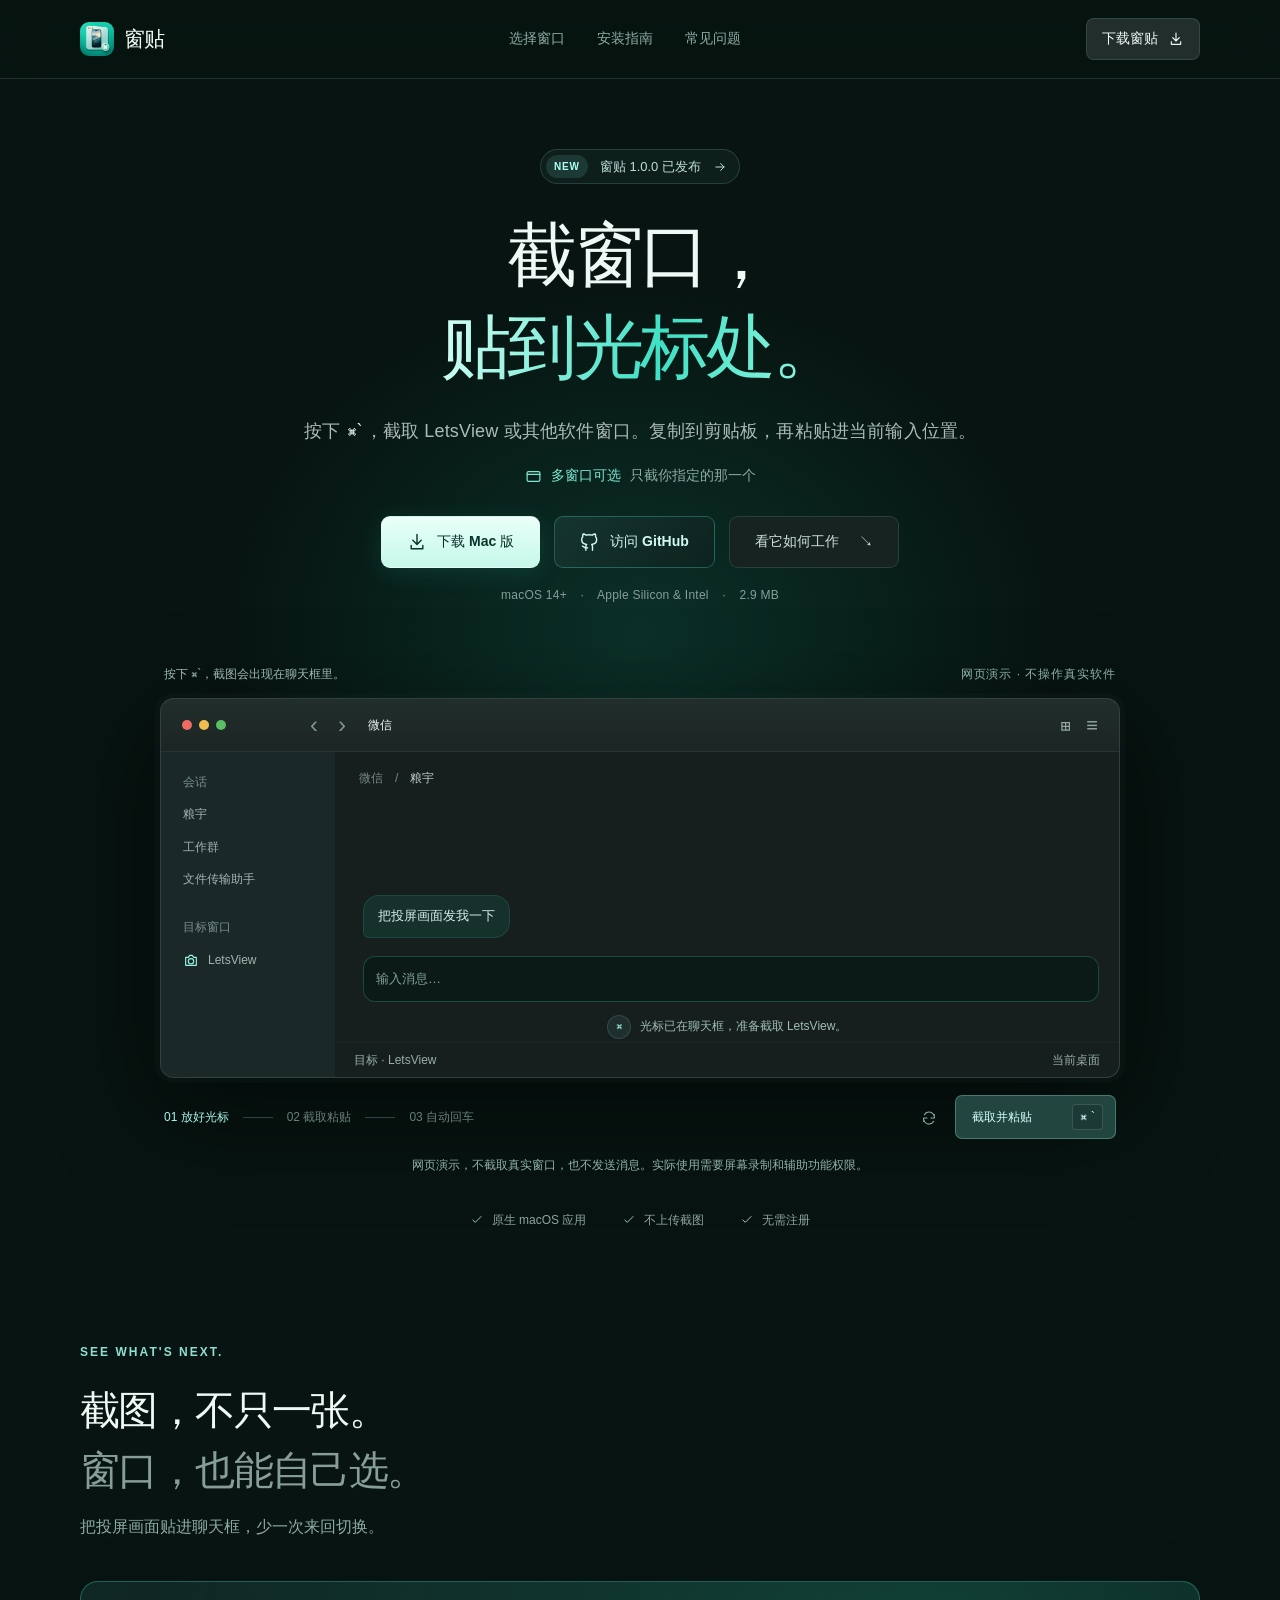
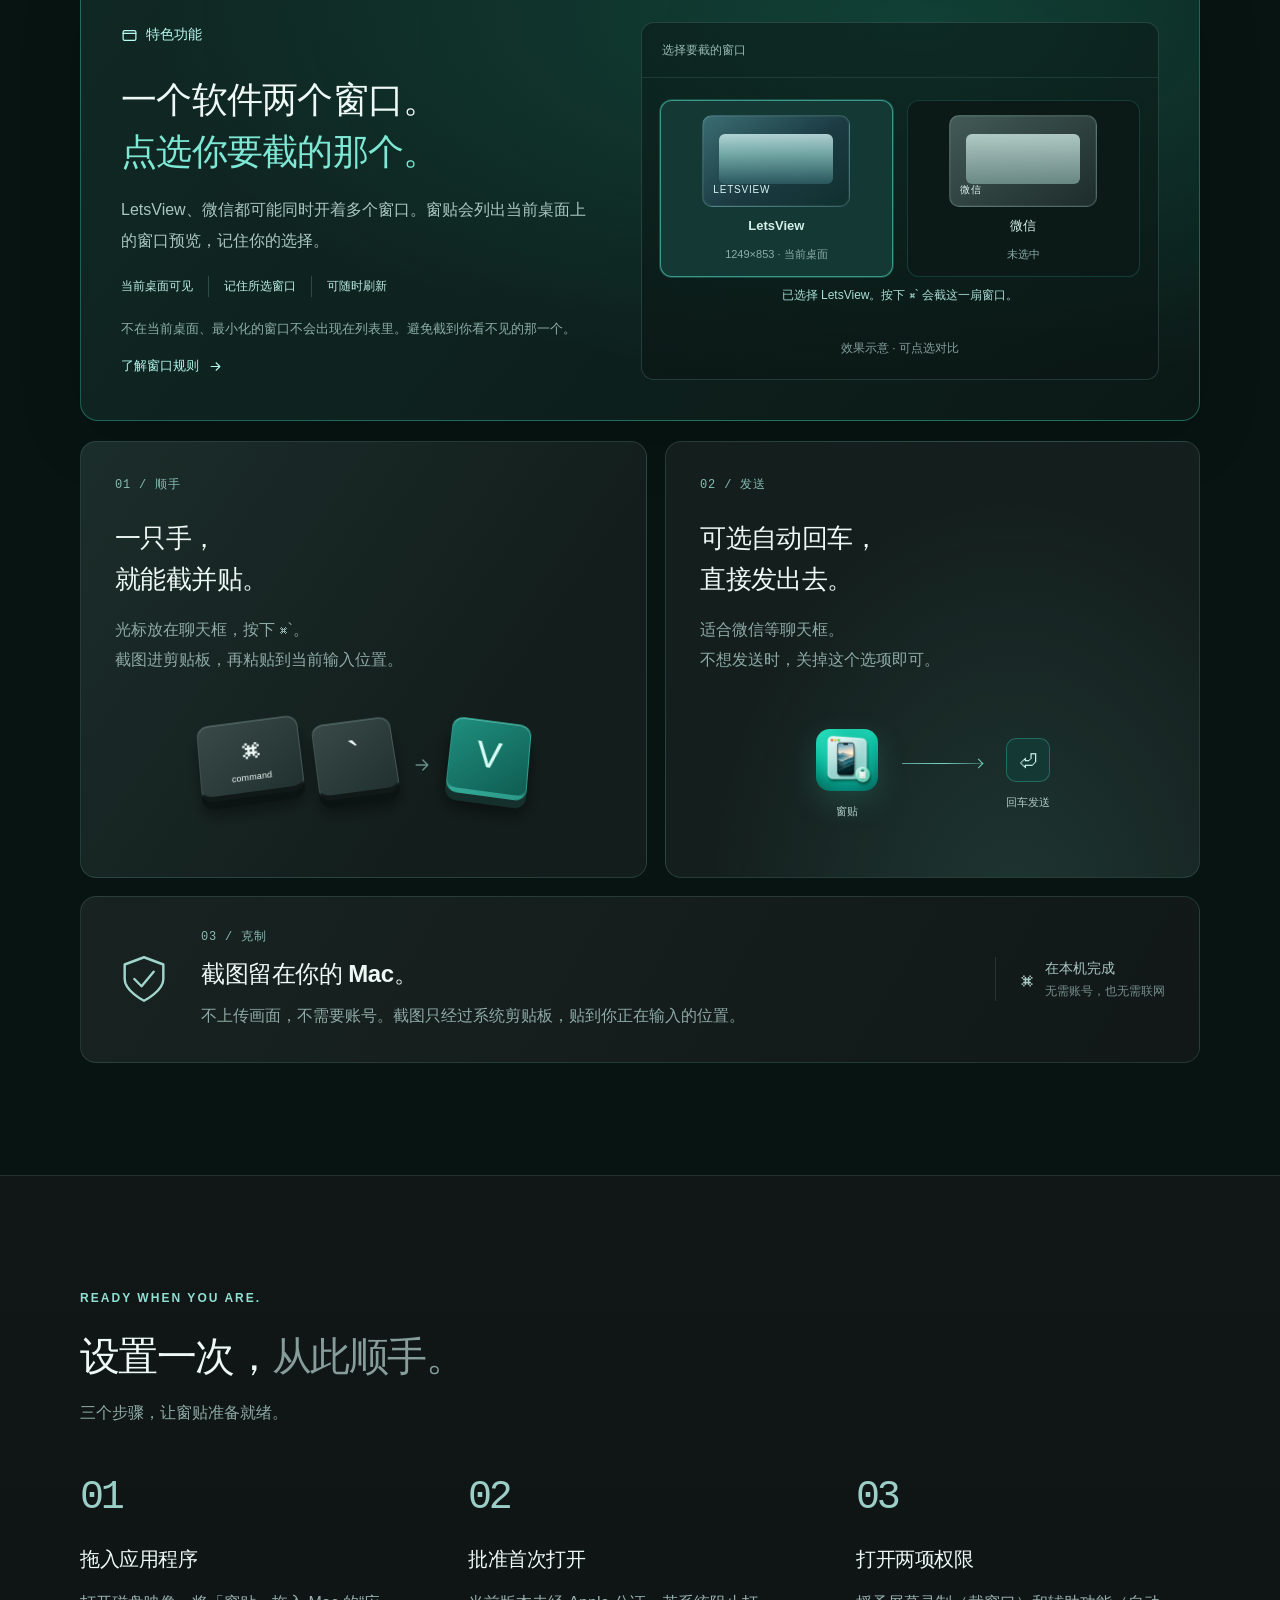
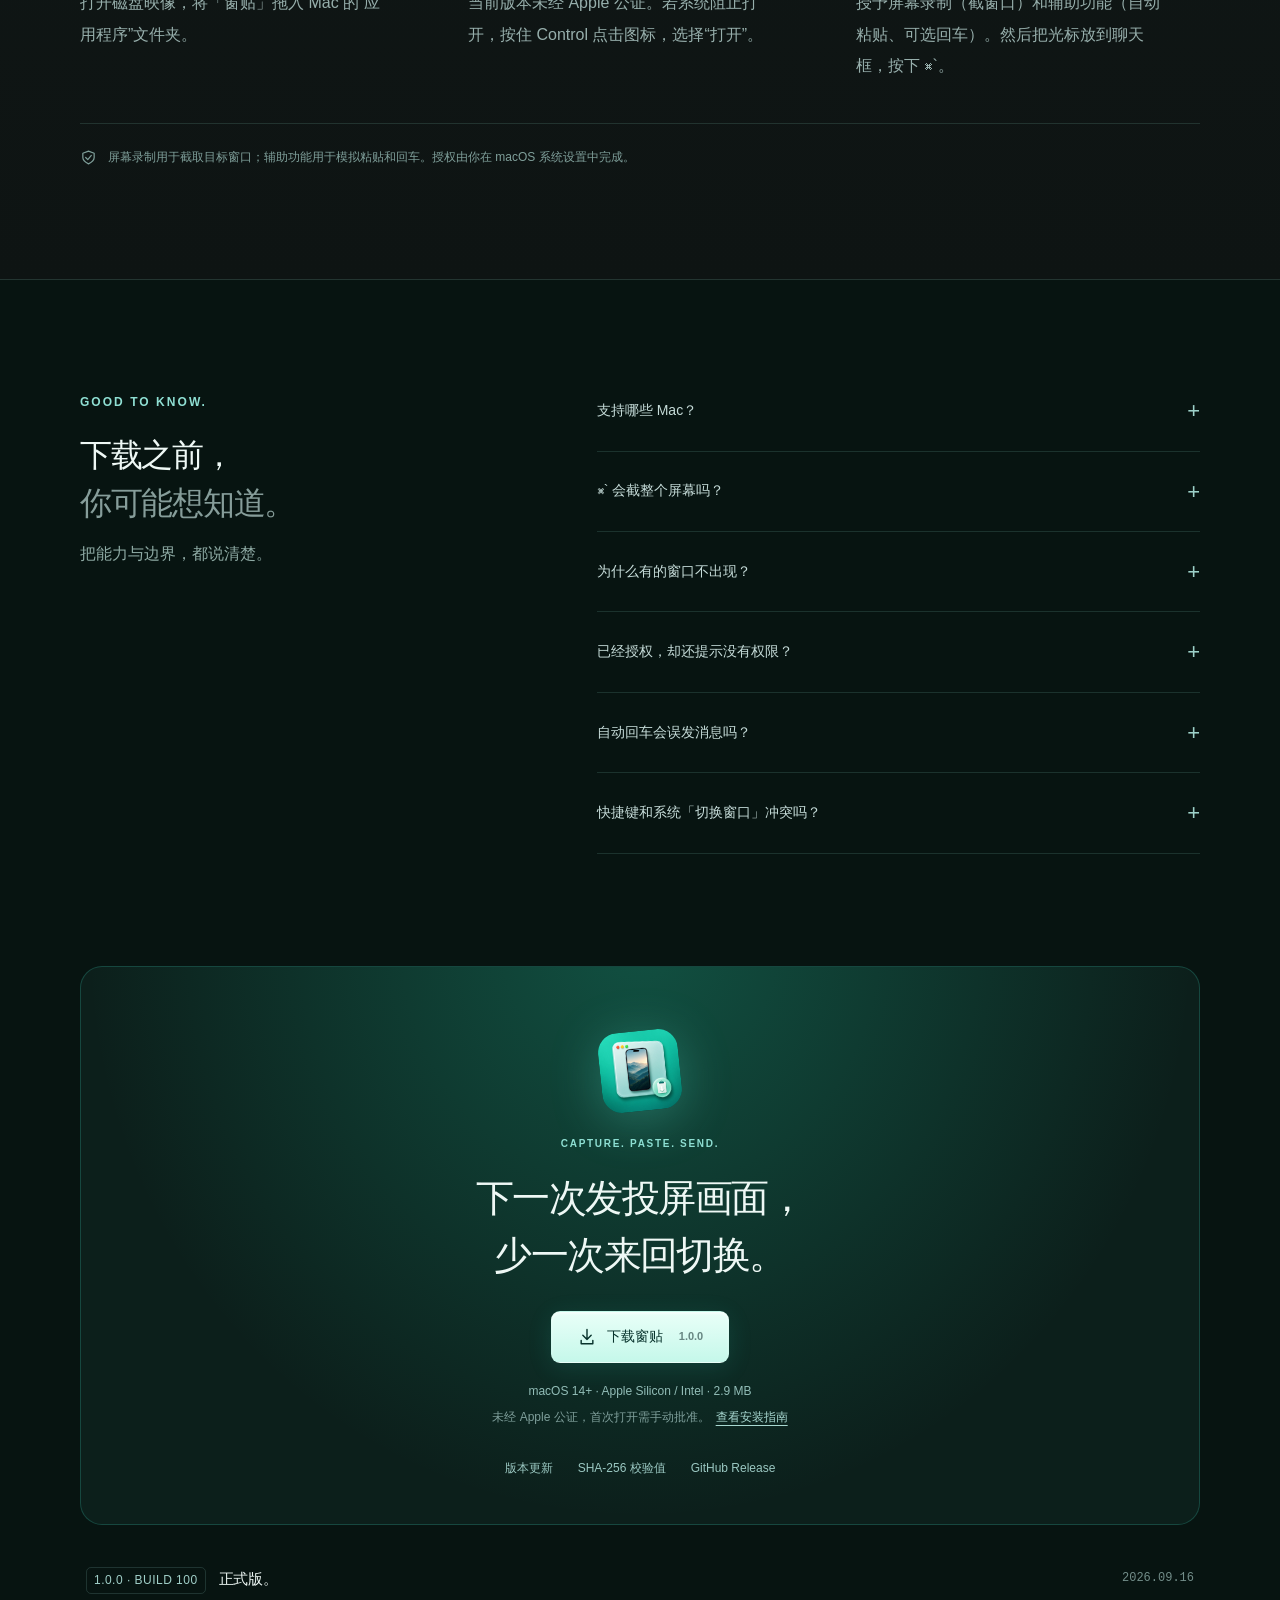
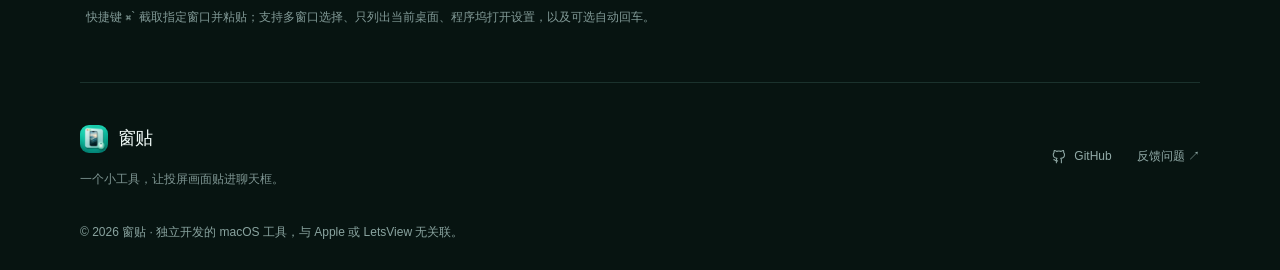
==== commit a0b52cf3: "Add a drag-to-Applications background to the 窗贴 DMG window. Co-authored-by: Cursor <cursoragent@curs" ====
--- a/docs/index.html
+++ b/docs/index.html
@@ -10,7 +10,7 @@
   <meta property="og:type" content="website">
   <title>窗贴 — 截窗口，贴到光标处。</title>
   <link rel="icon" type="image/png" href="app-icon.png">
-  <link rel="stylesheet" href="styles.css">
+  <link rel="stylesheet" href="styles.css?v=teal">
   <script src="script.js" defer></script>
 </head>
 <body>
@@ -40,7 +40,7 @@
       <p class="hero-description">按下 <kbd>⌘`</kbd>，截取 LetsView 或其他软件窗口。<br class="mobile-break">复制到剪贴板，再粘贴进当前输入位置。</p>
       <a class="hero-feature" href="#windows"><svg class="icon"><use href="#i-window"/></svg><strong>多窗口可选</strong><span>只截你指定的那一个</span></a>
       <div class="hero-actions"><a class="button button-primary" href="窗贴-1.0.0.dmg" download><svg class="icon"><use href="#i-download"/></svg>下载 Mac 版</a><a class="button button-github" href="https://github.com/Terry1238832/WindowPaste" target="_blank" rel="noopener noreferrer"><svg class="icon"><use href="#i-github"/></svg>访问 GitHub</a><a class="button button-secondary" href="#demo">看它如何工作 <span aria-hidden="true">↘</span></a></div>
-      <p class="compatibility">macOS 14+ <span>·</span> Apple Silicon & Intel <span>·</span> 2.4 MB</p>
+      <p class="compatibility">macOS 14+ <span>·</span> Apple Silicon & Intel <span>·</span> 2.9 MB</p>
       <div class="demo-wrap" id="demo">
         <div class="demo-heading"><span>按下 ⌘`，截图会出现在聊天框里。</span><span class="demo-kind">网页演示 · 不操作真实软件</span></div>
         <div class="finder" data-phase="ready">
@@ -99,7 +99,7 @@
     </section>
     <section class="install-section section" id="install" aria-labelledby="install-title"><div class="shell"><div class="section-heading"><p class="eyebrow">READY WHEN YOU ARE.</p><h2 id="install-title">设置一次，<span>从此顺手。</span></h2><p>三个步骤，让窗贴准备就绪。</p></div><ol class="install-steps"><li class="reveal"><span class="step-number">01</span><h3>拖入应用程序</h3><p>打开磁盘映像，将「窗贴」拖入 Mac 的“应用程序”文件夹。</p></li><li class="reveal"><span class="step-number">02</span><h3>批准首次打开</h3><p>当前版本未经 Apple 公证。若系统阻止打开，按住 Control 点击图标，选择“打开”。</p></li><li class="reveal"><span class="step-number">03</span><h3>打开两项权限</h3><p>授予屏幕录制（截窗口）和辅助功能（自动粘贴、可选回车）。然后把光标放到聊天框，按下 ⌘`。</p></li></ol><div class="permission-note"><svg class="icon"><use href="#i-shield"/></svg><p>屏幕录制用于截取目标窗口；辅助功能用于模拟粘贴和回车。授权由你在 macOS 系统设置中完成。</p></div></div></section>
     <section class="faq-section shell section" id="faq" aria-labelledby="faq-title"><div class="faq-intro"><p class="eyebrow">GOOD TO KNOW.</p><h2 id="faq-title">下载之前，<br><span>你可能想知道。</span></h2><p>把能力与边界，都说清楚。</p></div><div class="faq-list"><details><summary>支持哪些 Mac？<span aria-hidden="true">+</span></summary><p>提供 Apple Silicon 与 Intel 通用安装包，需要 macOS 14 或更新版本。建议先用 LetsView 或微信确认你的使用环境。</p></details><details><summary>⌘` 会截整个屏幕吗？<span aria-hidden="true">+</span></summary><p>不会。默认截取 LetsView 窗口；你也可以在设置里改成其他正在运行的软件，并点选具体窗口。</p></details><details id="faq-windows"><summary>为什么有的窗口不出现？<span aria-hidden="true">+</span></summary><p>列表只显示当前桌面上能看见的窗口。其他桌面、最小化的窗口不会列出，避免截到你看不到的画面。</p></details><details><summary>已经授权，却还提示没有权限？<span aria-hidden="true">+</span></summary><p>旧签名或另一份同名应用可能导致授权不匹配。请退出旧版本，在系统设置的屏幕录制、辅助功能列表中移除旧记录，再添加正在使用的「窗贴」。</p></details><details><summary>自动回车会误发消息吗？<span aria-hidden="true">+</span></summary><p>默认关闭。打开后，粘贴截图再稍等片刻会按一次回车，适合微信等聊天框。在普通文档里如果不希望发送或换行，请关掉这个选项。</p></details><details><summary>快捷键和系统「切换窗口」冲突吗？<span aria-hidden="true">+</span></summary><p>会。窗贴运行时会占用系统自带的「切换当前应用窗口」快捷键 ⌘`。退出窗贴后即可恢复。</p></details></div></section>
-    <section class="download-section shell" id="download" aria-labelledby="download-title"><div class="download-glow" aria-hidden="true"></div><img class="download-icon" src="app-icon.png" alt="窗贴应用图标" width="80" height="80"><p class="eyebrow">CAPTURE. PASTE. SEND.</p><h2 id="download-title">下一次发投屏画面，<br>少一次来回切换。</h2><a class="button button-primary" href="窗贴-1.0.0.dmg" download><svg class="icon"><use href="#i-download"/></svg>下载窗贴 <span>1.0.0</span></a><p class="download-meta">macOS 14+ · Apple Silicon / Intel · 2.4 MB</p><p class="download-caveat">未经 Apple 公证，首次打开需手动批准。<a href="#install">查看安装指南</a></p><div class="release-links"><a href="#release-notes">版本更新</a><a href="SHA256SUMS.txt">SHA-256 校验值</a><a href="https://github.com/Terry1238832/WindowPaste/releases/tag/v1.0.0">GitHub Release</a></div></section>
+    <section class="download-section shell" id="download" aria-labelledby="download-title"><div class="download-glow" aria-hidden="true"></div><img class="download-icon" src="app-icon.png" alt="窗贴应用图标" width="80" height="80"><p class="eyebrow">CAPTURE. PASTE. SEND.</p><h2 id="download-title">下一次发投屏画面，<br>少一次来回切换。</h2><a class="button button-primary" href="窗贴-1.0.0.dmg" download><svg class="icon"><use href="#i-download"/></svg>下载窗贴 <span>1.0.0</span></a><p class="download-meta">macOS 14+ · Apple Silicon / Intel · 2.9 MB</p><p class="download-caveat">未经 Apple 公证，首次打开需手动批准。<a href="#install">查看安装指南</a></p><div class="release-links"><a href="#release-notes">版本更新</a><a href="SHA256SUMS.txt">SHA-256 校验值</a><a href="https://github.com/Terry1238832/WindowPaste/releases/tag/v1.0.0">GitHub Release</a></div></section>
     <section class="release-section shell" id="release-notes"><div><span class="outline-badge">1.0.0 · BUILD 100</span><h3>正式版。</h3><p>快捷键 ⌘` 截取指定窗口并粘贴；支持多窗口选择、只列出当前桌面、程序坞打开设置，以及可选自动回车。</p></div><time datetime="2026-09-16">2026.09.16</time></section>
   </main>
   <footer class="footer shell"><div><a class="brand" href="#"><img src="app-icon.png" alt="" width="28" height="28"><span>窗贴</span></a><p>一个小工具，让投屏画面贴进聊天框。</p></div><div class="footer-links"><a href="https://github.com/Terry1238832/WindowPaste" target="_blank" rel="noopener noreferrer"><svg class="icon"><use href="#i-github"/></svg>GitHub</a><a href="https://github.com/Terry1238832/WindowPaste/issues" target="_blank" rel="noopener noreferrer">反馈问题 ↗</a></div><p class="footer-note">© 2026 窗贴 · 独立开发的 macOS 工具，与 Apple 或 LetsView 无关联。</p></footer>
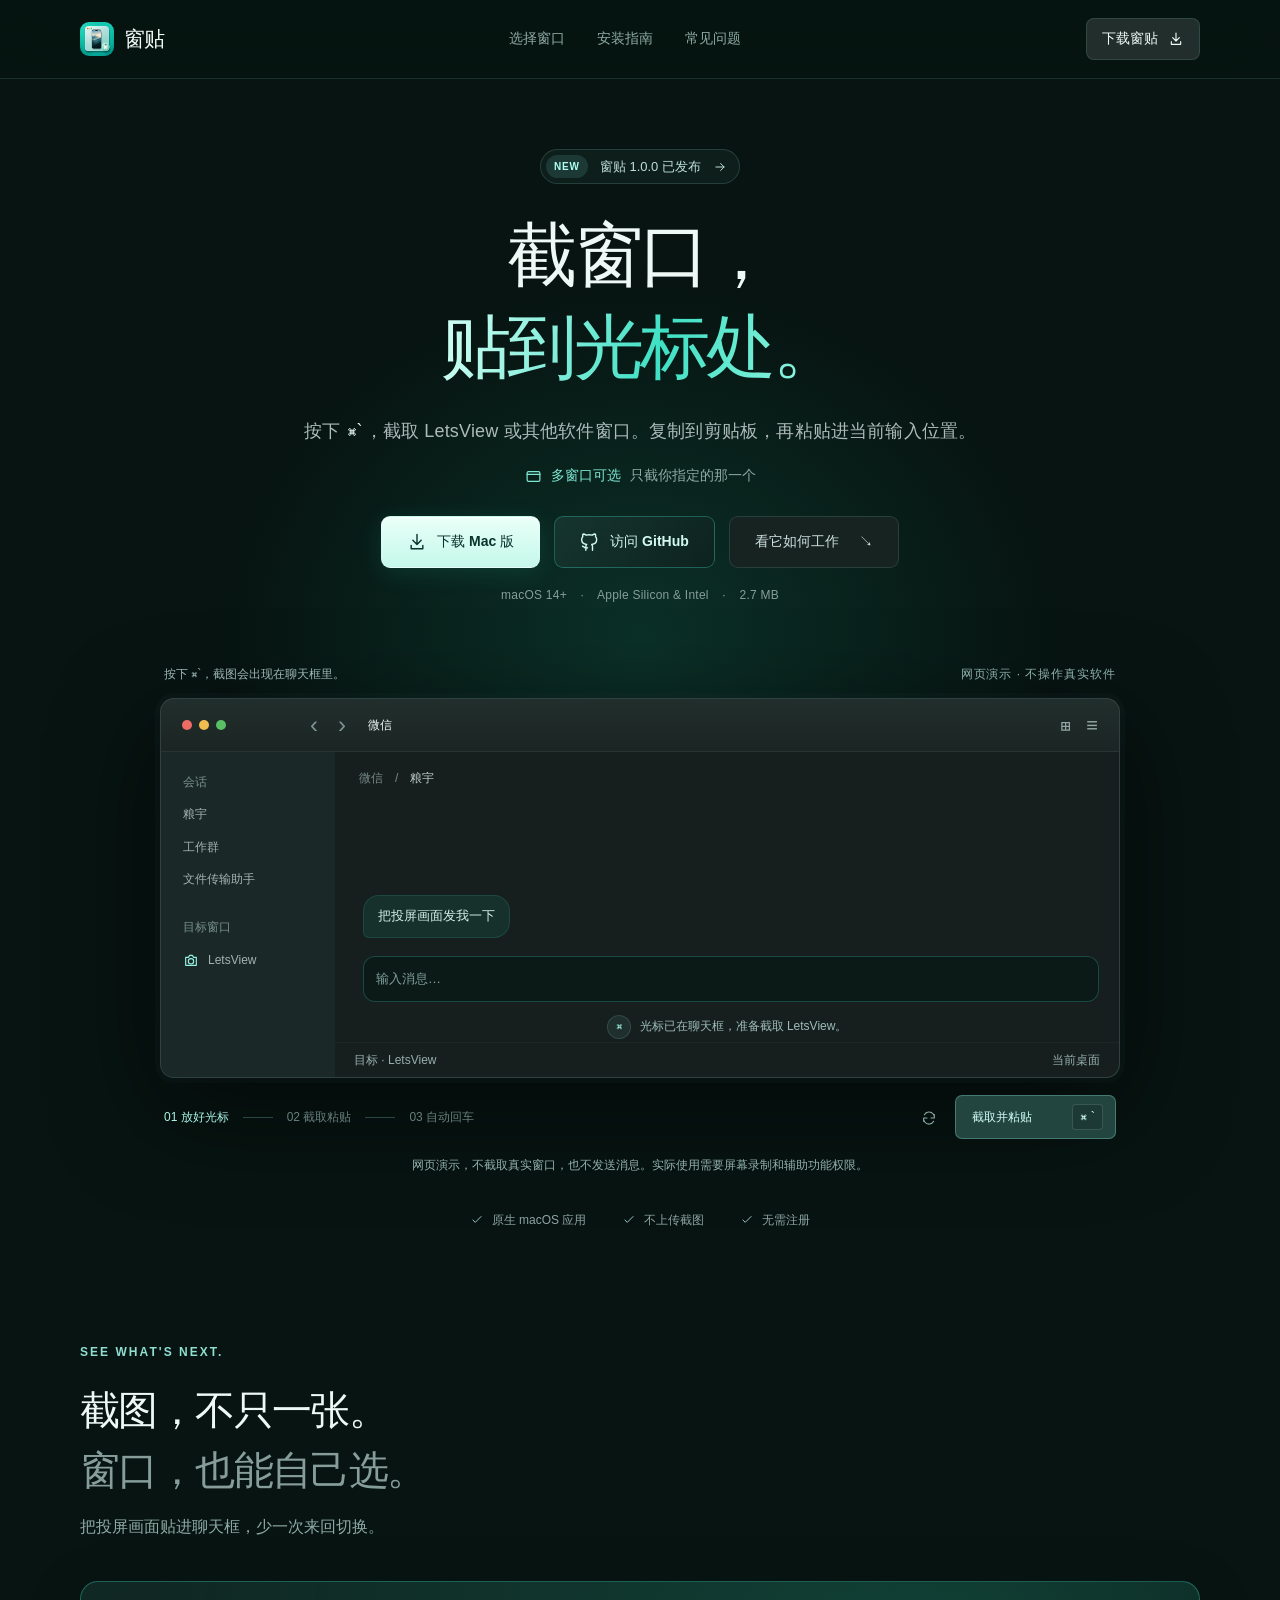
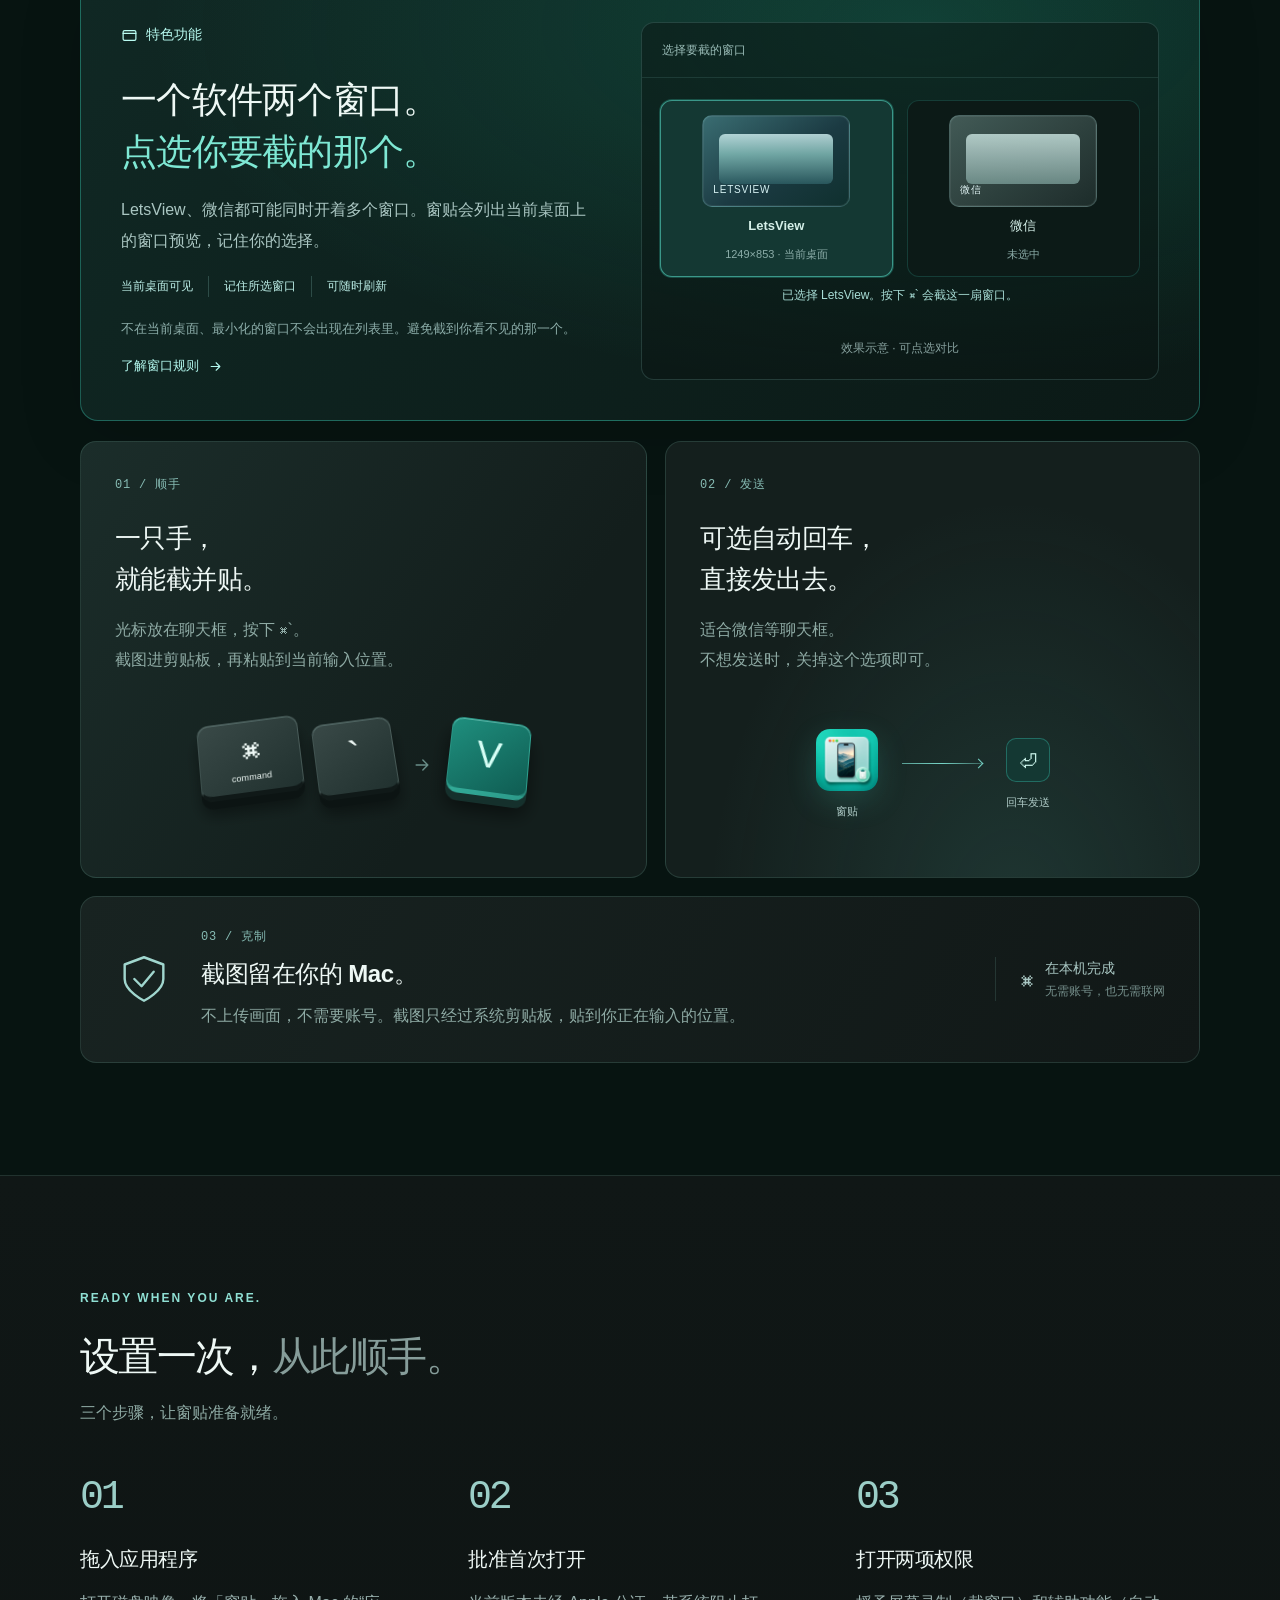
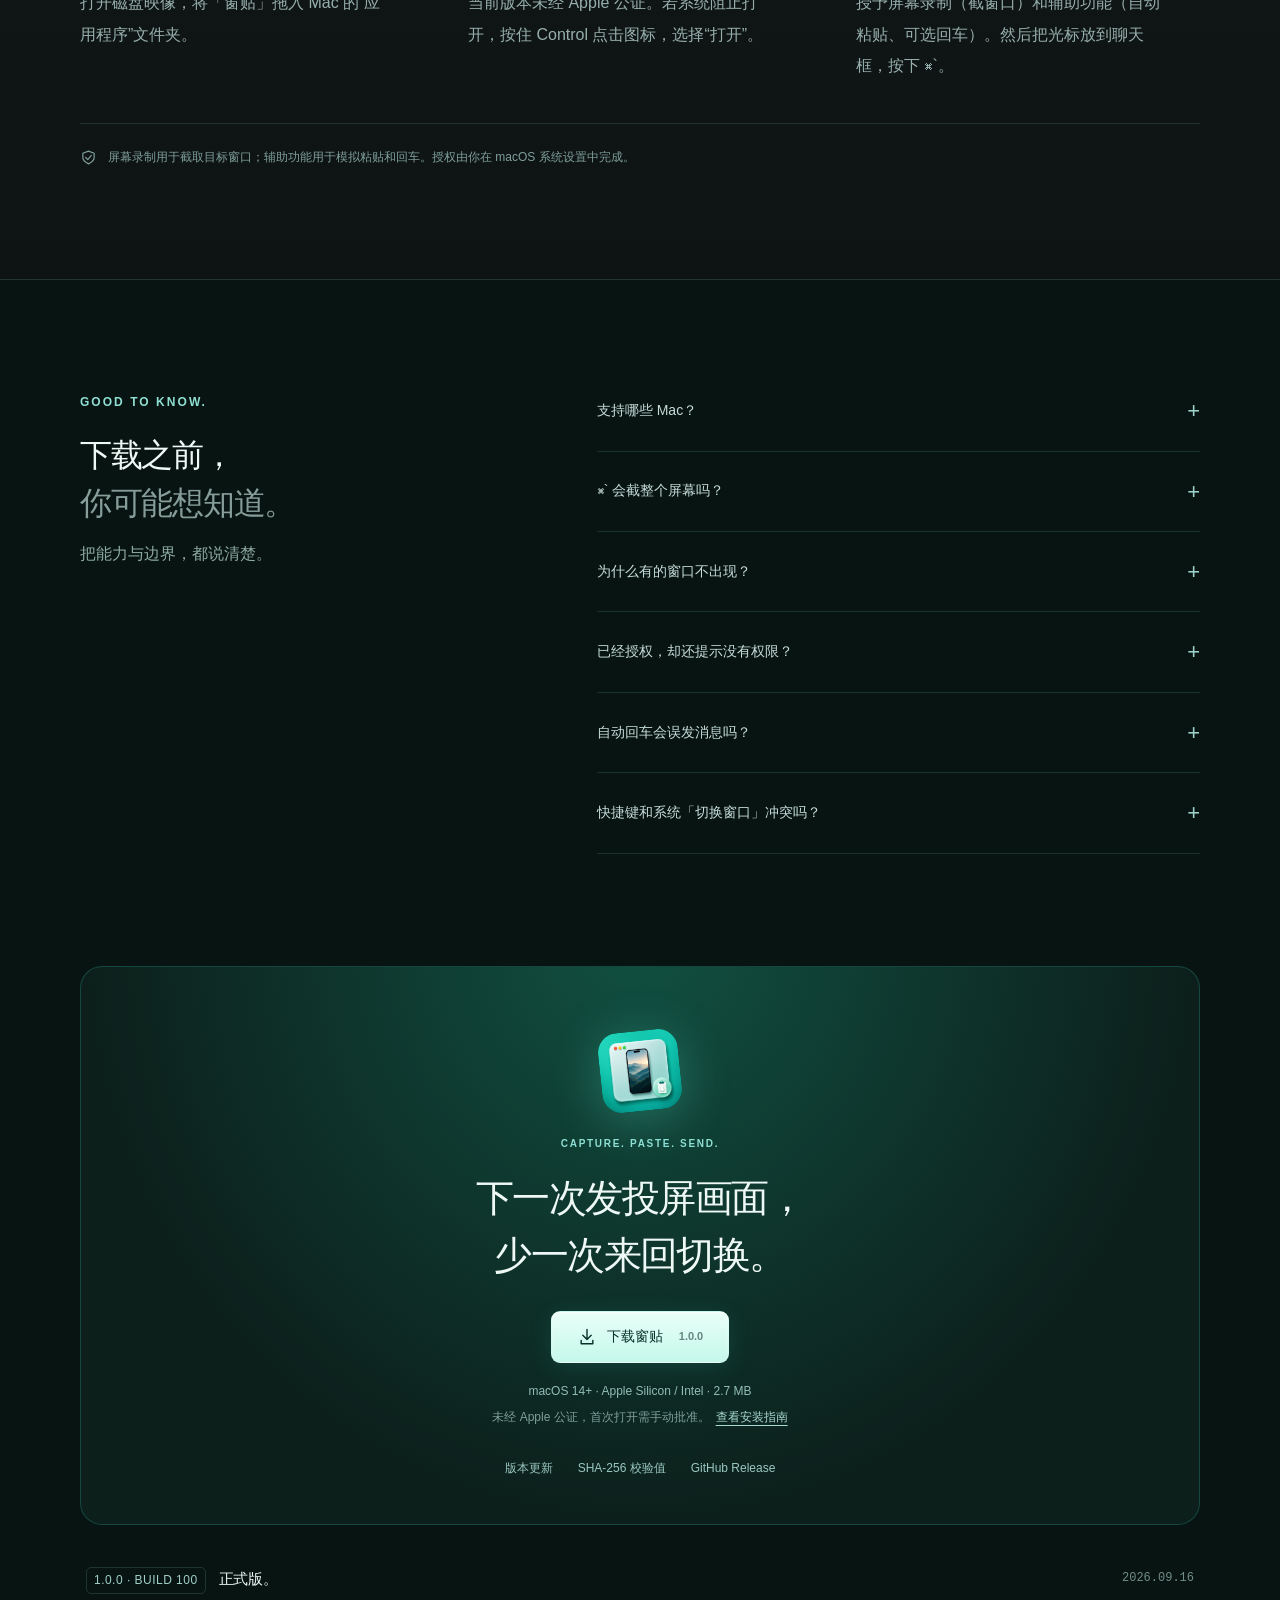
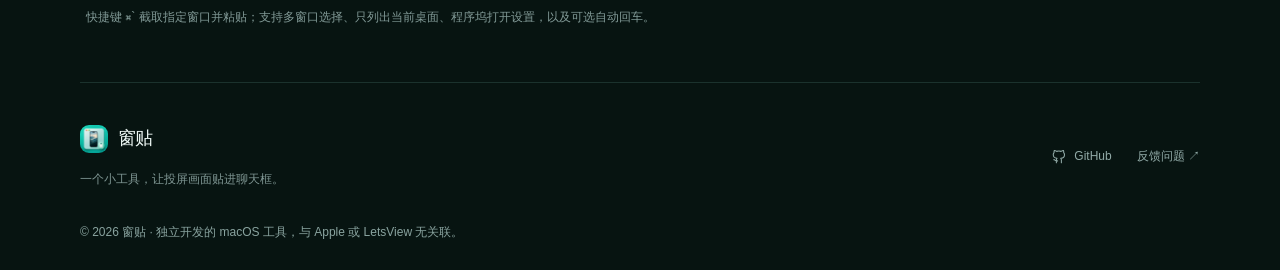
==== commit 3144b8c4: "Straighten the app icon and make DMG icon labels readable. Co-authored-by: Cursor <cursoragent@curso" ====
--- a/docs/index.html
+++ b/docs/index.html
@@ -40,7 +40,7 @@
       <p class="hero-description">按下 <kbd>⌘`</kbd>，截取 LetsView 或其他软件窗口。<br class="mobile-break">复制到剪贴板，再粘贴进当前输入位置。</p>
       <a class="hero-feature" href="#windows"><svg class="icon"><use href="#i-window"/></svg><strong>多窗口可选</strong><span>只截你指定的那一个</span></a>
       <div class="hero-actions"><a class="button button-primary" href="窗贴-1.0.0.dmg" download><svg class="icon"><use href="#i-download"/></svg>下载 Mac 版</a><a class="button button-github" href="https://github.com/Terry1238832/WindowPaste" target="_blank" rel="noopener noreferrer"><svg class="icon"><use href="#i-github"/></svg>访问 GitHub</a><a class="button button-secondary" href="#demo">看它如何工作 <span aria-hidden="true">↘</span></a></div>
-      <p class="compatibility">macOS 14+ <span>·</span> Apple Silicon & Intel <span>·</span> 2.9 MB</p>
+      <p class="compatibility">macOS 14+ <span>·</span> Apple Silicon & Intel <span>·</span> 2.7 MB</p>
       <div class="demo-wrap" id="demo">
         <div class="demo-heading"><span>按下 ⌘`，截图会出现在聊天框里。</span><span class="demo-kind">网页演示 · 不操作真实软件</span></div>
         <div class="finder" data-phase="ready">
@@ -99,7 +99,7 @@
     </section>
     <section class="install-section section" id="install" aria-labelledby="install-title"><div class="shell"><div class="section-heading"><p class="eyebrow">READY WHEN YOU ARE.</p><h2 id="install-title">设置一次，<span>从此顺手。</span></h2><p>三个步骤，让窗贴准备就绪。</p></div><ol class="install-steps"><li class="reveal"><span class="step-number">01</span><h3>拖入应用程序</h3><p>打开磁盘映像，将「窗贴」拖入 Mac 的“应用程序”文件夹。</p></li><li class="reveal"><span class="step-number">02</span><h3>批准首次打开</h3><p>当前版本未经 Apple 公证。若系统阻止打开，按住 Control 点击图标，选择“打开”。</p></li><li class="reveal"><span class="step-number">03</span><h3>打开两项权限</h3><p>授予屏幕录制（截窗口）和辅助功能（自动粘贴、可选回车）。然后把光标放到聊天框，按下 ⌘`。</p></li></ol><div class="permission-note"><svg class="icon"><use href="#i-shield"/></svg><p>屏幕录制用于截取目标窗口；辅助功能用于模拟粘贴和回车。授权由你在 macOS 系统设置中完成。</p></div></div></section>
     <section class="faq-section shell section" id="faq" aria-labelledby="faq-title"><div class="faq-intro"><p class="eyebrow">GOOD TO KNOW.</p><h2 id="faq-title">下载之前，<br><span>你可能想知道。</span></h2><p>把能力与边界，都说清楚。</p></div><div class="faq-list"><details><summary>支持哪些 Mac？<span aria-hidden="true">+</span></summary><p>提供 Apple Silicon 与 Intel 通用安装包，需要 macOS 14 或更新版本。建议先用 LetsView 或微信确认你的使用环境。</p></details><details><summary>⌘` 会截整个屏幕吗？<span aria-hidden="true">+</span></summary><p>不会。默认截取 LetsView 窗口；你也可以在设置里改成其他正在运行的软件，并点选具体窗口。</p></details><details id="faq-windows"><summary>为什么有的窗口不出现？<span aria-hidden="true">+</span></summary><p>列表只显示当前桌面上能看见的窗口。其他桌面、最小化的窗口不会列出，避免截到你看不到的画面。</p></details><details><summary>已经授权，却还提示没有权限？<span aria-hidden="true">+</span></summary><p>旧签名或另一份同名应用可能导致授权不匹配。请退出旧版本，在系统设置的屏幕录制、辅助功能列表中移除旧记录，再添加正在使用的「窗贴」。</p></details><details><summary>自动回车会误发消息吗？<span aria-hidden="true">+</span></summary><p>默认关闭。打开后，粘贴截图再稍等片刻会按一次回车，适合微信等聊天框。在普通文档里如果不希望发送或换行，请关掉这个选项。</p></details><details><summary>快捷键和系统「切换窗口」冲突吗？<span aria-hidden="true">+</span></summary><p>会。窗贴运行时会占用系统自带的「切换当前应用窗口」快捷键 ⌘`。退出窗贴后即可恢复。</p></details></div></section>
-    <section class="download-section shell" id="download" aria-labelledby="download-title"><div class="download-glow" aria-hidden="true"></div><img class="download-icon" src="app-icon.png" alt="窗贴应用图标" width="80" height="80"><p class="eyebrow">CAPTURE. PASTE. SEND.</p><h2 id="download-title">下一次发投屏画面，<br>少一次来回切换。</h2><a class="button button-primary" href="窗贴-1.0.0.dmg" download><svg class="icon"><use href="#i-download"/></svg>下载窗贴 <span>1.0.0</span></a><p class="download-meta">macOS 14+ · Apple Silicon / Intel · 2.9 MB</p><p class="download-caveat">未经 Apple 公证，首次打开需手动批准。<a href="#install">查看安装指南</a></p><div class="release-links"><a href="#release-notes">版本更新</a><a href="SHA256SUMS.txt">SHA-256 校验值</a><a href="https://github.com/Terry1238832/WindowPaste/releases/tag/v1.0.0">GitHub Release</a></div></section>
+    <section class="download-section shell" id="download" aria-labelledby="download-title"><div class="download-glow" aria-hidden="true"></div><img class="download-icon" src="app-icon.png" alt="窗贴应用图标" width="80" height="80"><p class="eyebrow">CAPTURE. PASTE. SEND.</p><h2 id="download-title">下一次发投屏画面，<br>少一次来回切换。</h2><a class="button button-primary" href="窗贴-1.0.0.dmg" download><svg class="icon"><use href="#i-download"/></svg>下载窗贴 <span>1.0.0</span></a><p class="download-meta">macOS 14+ · Apple Silicon / Intel · 2.7 MB</p><p class="download-caveat">未经 Apple 公证，首次打开需手动批准。<a href="#install">查看安装指南</a></p><div class="release-links"><a href="#release-notes">版本更新</a><a href="SHA256SUMS.txt">SHA-256 校验值</a><a href="https://github.com/Terry1238832/WindowPaste/releases/tag/v1.0.0">GitHub Release</a></div></section>
     <section class="release-section shell" id="release-notes"><div><span class="outline-badge">1.0.0 · BUILD 100</span><h3>正式版。</h3><p>快捷键 ⌘` 截取指定窗口并粘贴；支持多窗口选择、只列出当前桌面、程序坞打开设置，以及可选自动回车。</p></div><time datetime="2026-09-16">2026.09.16</time></section>
   </main>
   <footer class="footer shell"><div><a class="brand" href="#"><img src="app-icon.png" alt="" width="28" height="28"><span>窗贴</span></a><p>一个小工具，让投屏画面贴进聊天框。</p></div><div class="footer-links"><a href="https://github.com/Terry1238832/WindowPaste" target="_blank" rel="noopener noreferrer"><svg class="icon"><use href="#i-github"/></svg>GitHub</a><a href="https://github.com/Terry1238832/WindowPaste/issues" target="_blank" rel="noopener noreferrer">反馈问题 ↗</a></div><p class="footer-note">© 2026 窗贴 · 独立开发的 macOS 工具，与 Apple 或 LetsView 无关联。</p></footer>
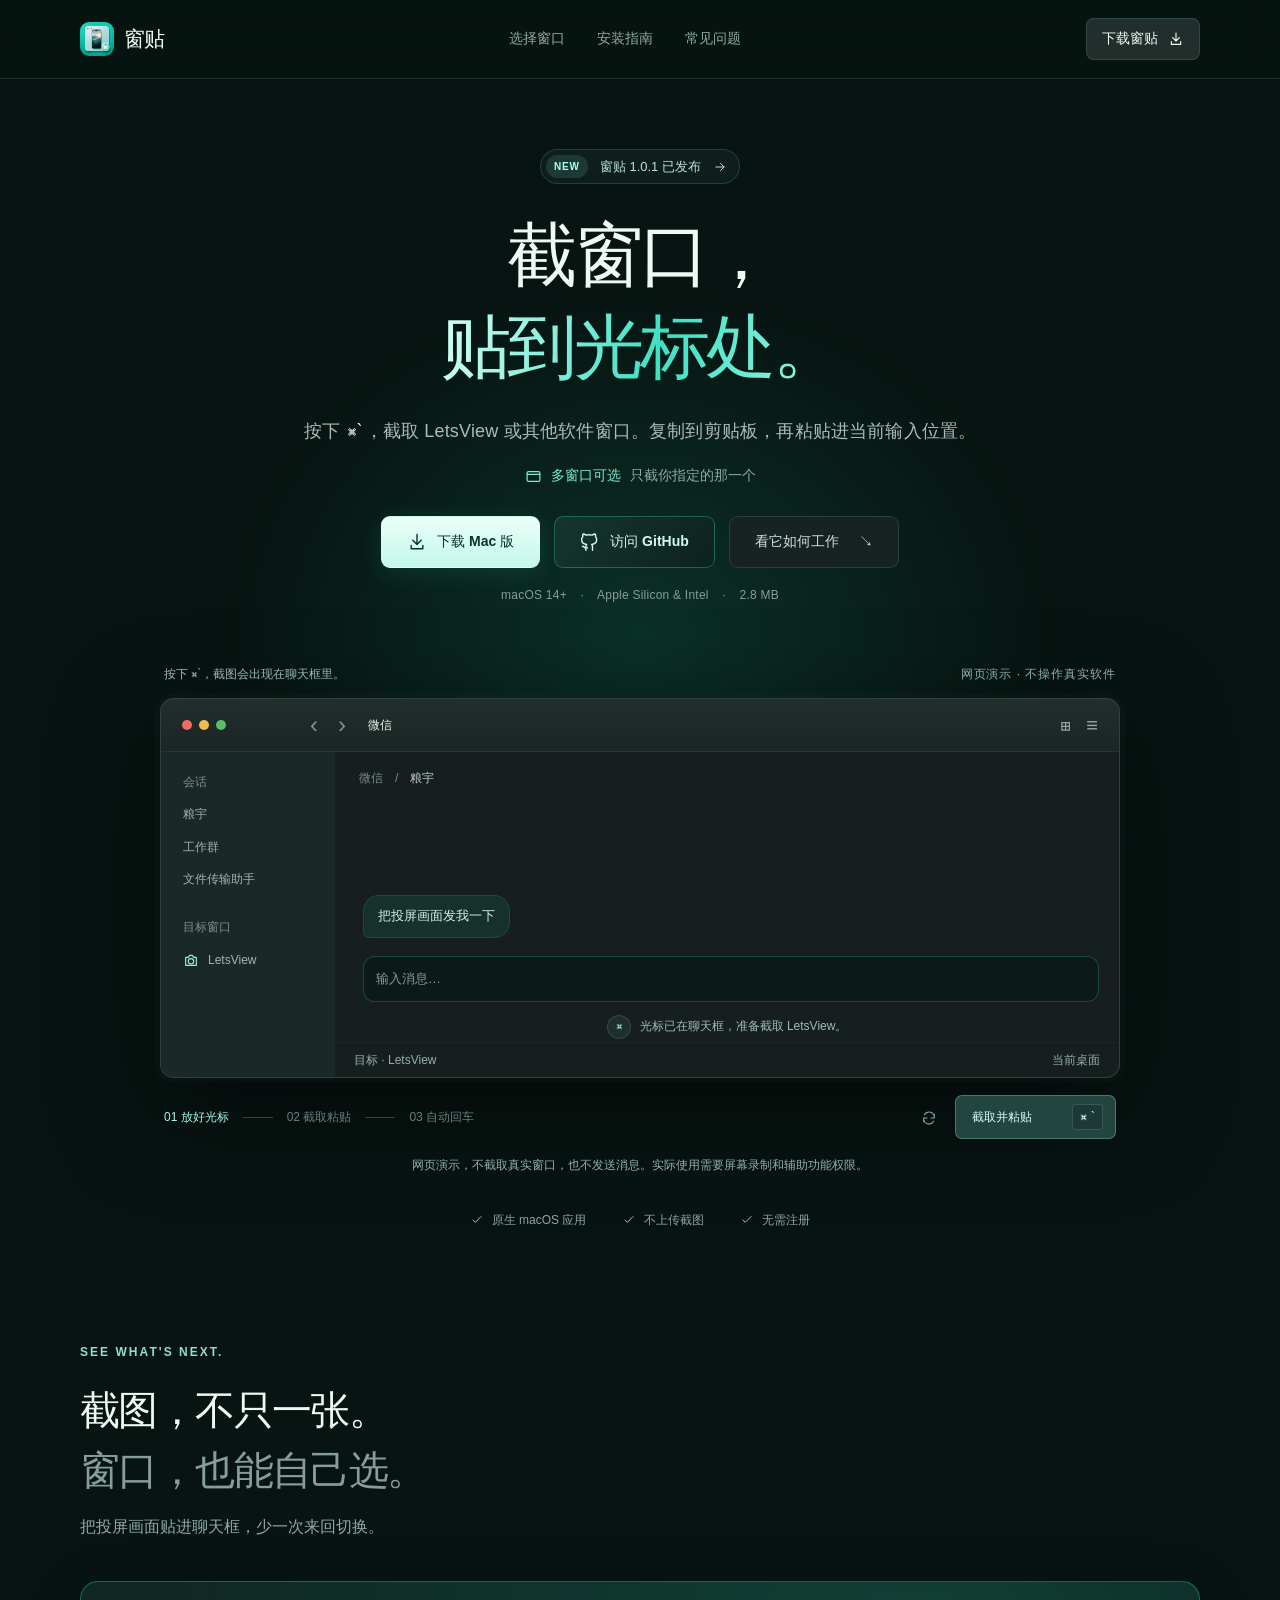
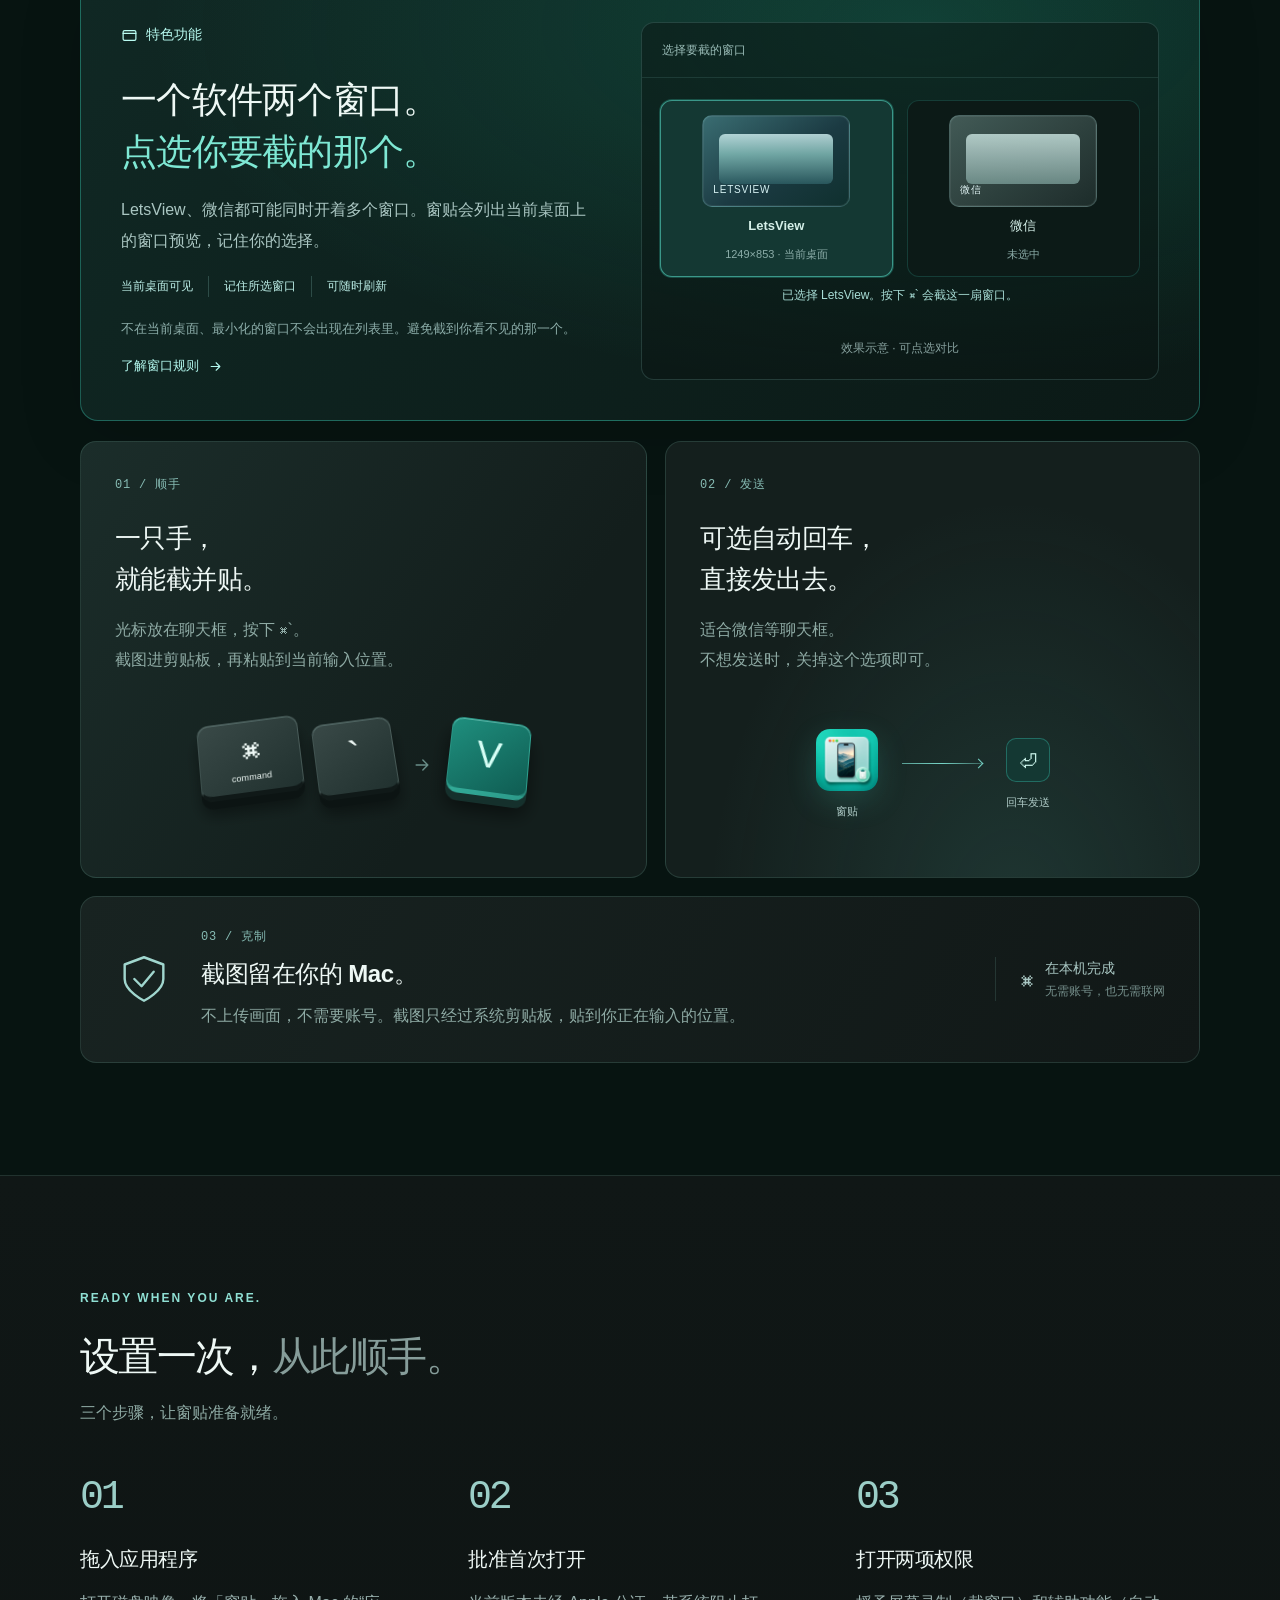
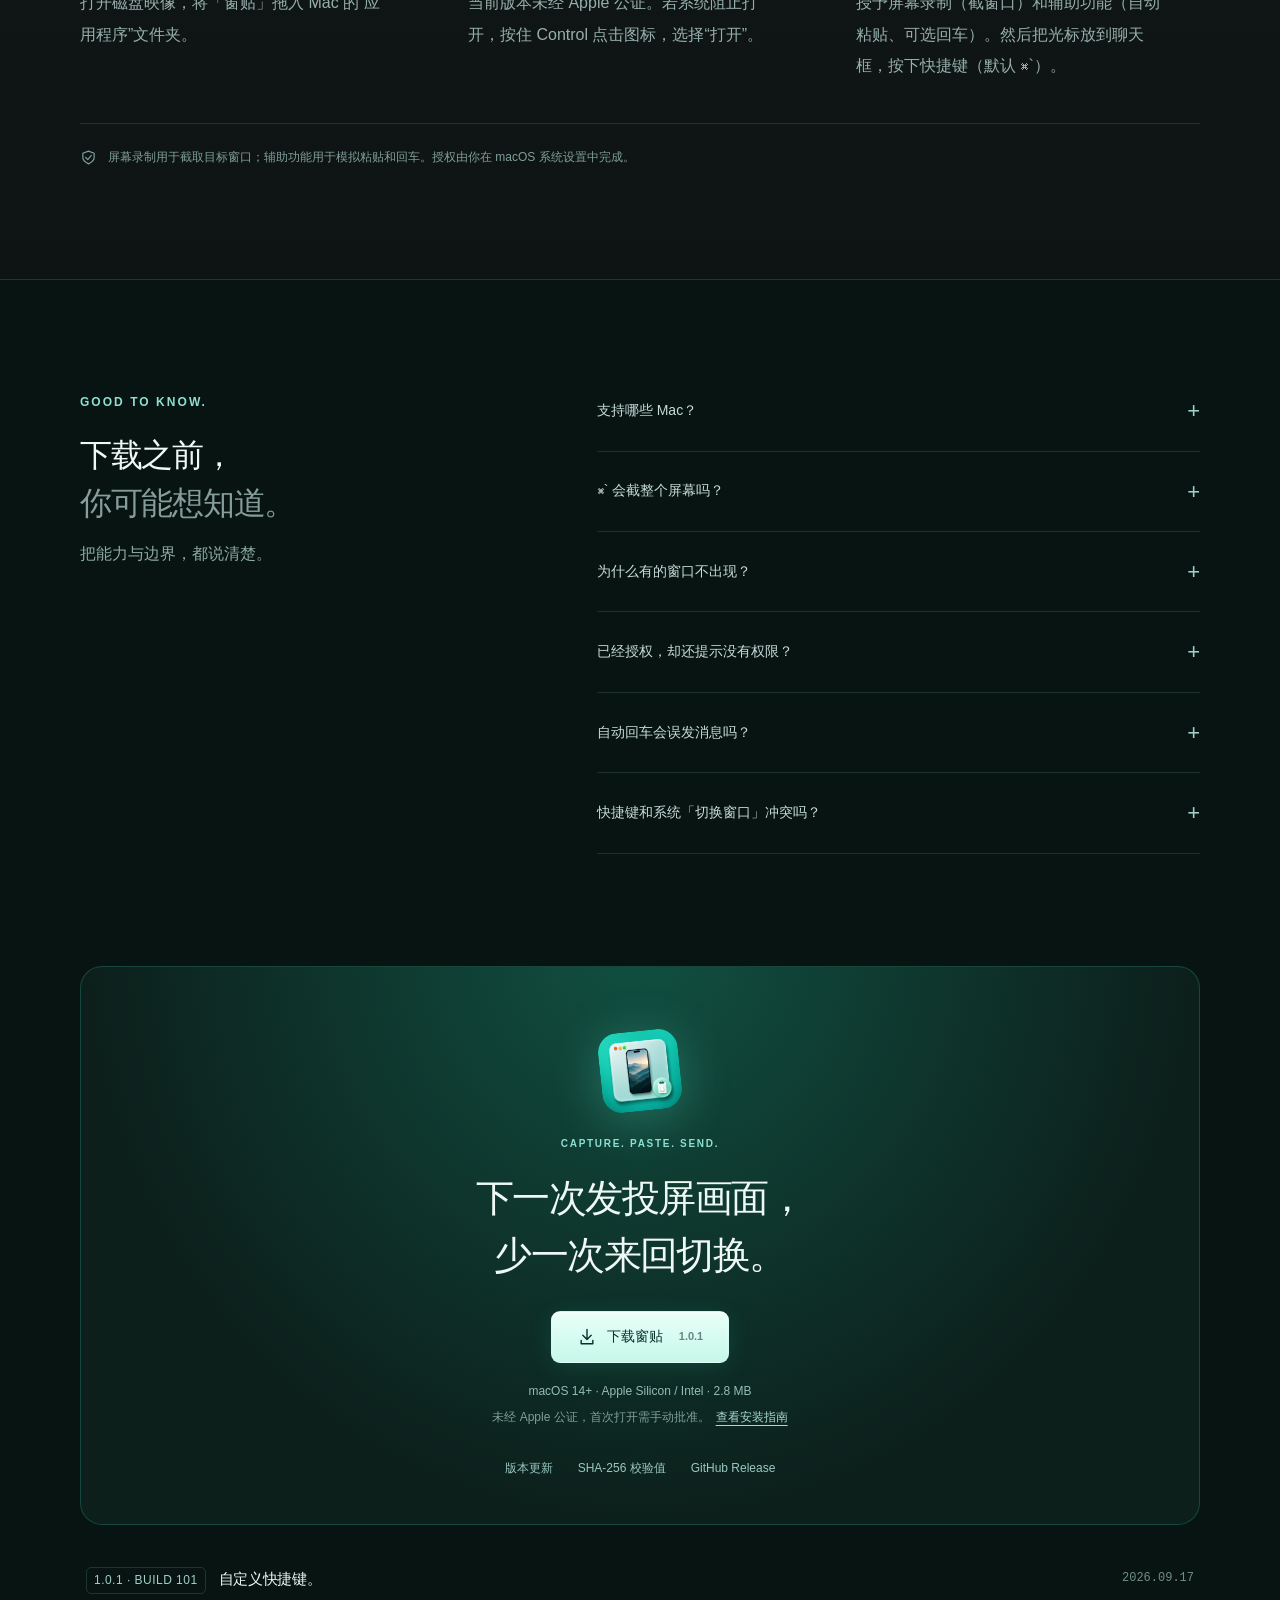
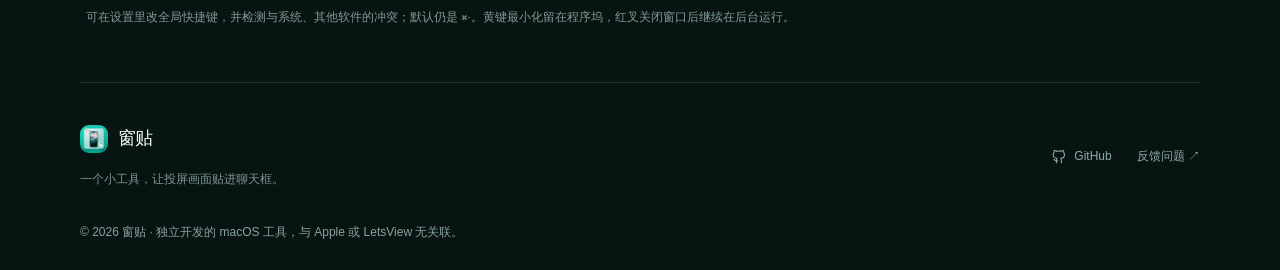
==== commit d8f6bcb8: "Release 窗贴 1.0.1 with custom hotkeys and standard window controls. Co-authored-by: Cursor <cursorage" ====
--- a/docs/index.html
+++ b/docs/index.html
@@ -35,12 +35,12 @@
   </header>
   <main id="main">
     <section class="hero shell" aria-labelledby="hero-title">
-      <a href="#release-notes" class="release-pill"><span>NEW</span> 窗贴 1.0.0 已发布 <svg class="icon"><use href="#i-arrow"/></svg></a>
+      <a href="#release-notes" class="release-pill"><span>NEW</span> 窗贴 1.0.1 已发布 <svg class="icon"><use href="#i-arrow"/></svg></a>
       <h1 id="hero-title">截窗口，<br><span>贴到光标处。</span></h1>
       <p class="hero-description">按下 <kbd>⌘`</kbd>，截取 LetsView 或其他软件窗口。<br class="mobile-break">复制到剪贴板，再粘贴进当前输入位置。</p>
       <a class="hero-feature" href="#windows"><svg class="icon"><use href="#i-window"/></svg><strong>多窗口可选</strong><span>只截你指定的那一个</span></a>
-      <div class="hero-actions"><a class="button button-primary" href="窗贴-1.0.0.dmg" download><svg class="icon"><use href="#i-download"/></svg>下载 Mac 版</a><a class="button button-github" href="https://github.com/Terry1238832/WindowPaste" target="_blank" rel="noopener noreferrer"><svg class="icon"><use href="#i-github"/></svg>访问 GitHub</a><a class="button button-secondary" href="#demo">看它如何工作 <span aria-hidden="true">↘</span></a></div>
-      <p class="compatibility">macOS 14+ <span>·</span> Apple Silicon & Intel <span>·</span> 2.7 MB</p>
+      <div class="hero-actions"><a class="button button-primary" href="窗贴-1.0.1.dmg" download><svg class="icon"><use href="#i-download"/></svg>下载 Mac 版</a><a class="button button-github" href="https://github.com/Terry1238832/WindowPaste" target="_blank" rel="noopener noreferrer"><svg class="icon"><use href="#i-github"/></svg>访问 GitHub</a><a class="button button-secondary" href="#demo">看它如何工作 <span aria-hidden="true">↘</span></a></div>
+      <p class="compatibility">macOS 14+ <span>·</span> Apple Silicon & Intel <span>·</span> 2.8 MB</p>
       <div class="demo-wrap" id="demo">
         <div class="demo-heading"><span>按下 ⌘`，截图会出现在聊天框里。</span><span class="demo-kind">网页演示 · 不操作真实软件</span></div>
         <div class="finder" data-phase="ready">
@@ -97,10 +97,10 @@
         <article class="feature-card privacy-card reveal"><div class="privacy-icon"><svg class="icon"><use href="#i-shield"/></svg></div><div class="card-copy"><span class="card-index">03 / 克制</span><h3>截图留在你的 Mac。</h3><p>不上传画面，不需要账号。截图只经过系统剪贴板，贴到你正在输入的位置。</p></div><div class="local-label"><span aria-hidden="true">⌘</span><div>在本机完成<small>无需账号，也无需联网</small></div></div></article>
       </div>
     </section>
-    <section class="install-section section" id="install" aria-labelledby="install-title"><div class="shell"><div class="section-heading"><p class="eyebrow">READY WHEN YOU ARE.</p><h2 id="install-title">设置一次，<span>从此顺手。</span></h2><p>三个步骤，让窗贴准备就绪。</p></div><ol class="install-steps"><li class="reveal"><span class="step-number">01</span><h3>拖入应用程序</h3><p>打开磁盘映像，将「窗贴」拖入 Mac 的“应用程序”文件夹。</p></li><li class="reveal"><span class="step-number">02</span><h3>批准首次打开</h3><p>当前版本未经 Apple 公证。若系统阻止打开，按住 Control 点击图标，选择“打开”。</p></li><li class="reveal"><span class="step-number">03</span><h3>打开两项权限</h3><p>授予屏幕录制（截窗口）和辅助功能（自动粘贴、可选回车）。然后把光标放到聊天框，按下 ⌘`。</p></li></ol><div class="permission-note"><svg class="icon"><use href="#i-shield"/></svg><p>屏幕录制用于截取目标窗口；辅助功能用于模拟粘贴和回车。授权由你在 macOS 系统设置中完成。</p></div></div></section>
-    <section class="faq-section shell section" id="faq" aria-labelledby="faq-title"><div class="faq-intro"><p class="eyebrow">GOOD TO KNOW.</p><h2 id="faq-title">下载之前，<br><span>你可能想知道。</span></h2><p>把能力与边界，都说清楚。</p></div><div class="faq-list"><details><summary>支持哪些 Mac？<span aria-hidden="true">+</span></summary><p>提供 Apple Silicon 与 Intel 通用安装包，需要 macOS 14 或更新版本。建议先用 LetsView 或微信确认你的使用环境。</p></details><details><summary>⌘` 会截整个屏幕吗？<span aria-hidden="true">+</span></summary><p>不会。默认截取 LetsView 窗口；你也可以在设置里改成其他正在运行的软件，并点选具体窗口。</p></details><details id="faq-windows"><summary>为什么有的窗口不出现？<span aria-hidden="true">+</span></summary><p>列表只显示当前桌面上能看见的窗口。其他桌面、最小化的窗口不会列出，避免截到你看不到的画面。</p></details><details><summary>已经授权，却还提示没有权限？<span aria-hidden="true">+</span></summary><p>旧签名或另一份同名应用可能导致授权不匹配。请退出旧版本，在系统设置的屏幕录制、辅助功能列表中移除旧记录，再添加正在使用的「窗贴」。</p></details><details><summary>自动回车会误发消息吗？<span aria-hidden="true">+</span></summary><p>默认关闭。打开后，粘贴截图再稍等片刻会按一次回车，适合微信等聊天框。在普通文档里如果不希望发送或换行，请关掉这个选项。</p></details><details><summary>快捷键和系统「切换窗口」冲突吗？<span aria-hidden="true">+</span></summary><p>会。窗贴运行时会占用系统自带的「切换当前应用窗口」快捷键 ⌘`。退出窗贴后即可恢复。</p></details></div></section>
-    <section class="download-section shell" id="download" aria-labelledby="download-title"><div class="download-glow" aria-hidden="true"></div><img class="download-icon" src="app-icon.png" alt="窗贴应用图标" width="80" height="80"><p class="eyebrow">CAPTURE. PASTE. SEND.</p><h2 id="download-title">下一次发投屏画面，<br>少一次来回切换。</h2><a class="button button-primary" href="窗贴-1.0.0.dmg" download><svg class="icon"><use href="#i-download"/></svg>下载窗贴 <span>1.0.0</span></a><p class="download-meta">macOS 14+ · Apple Silicon / Intel · 2.7 MB</p><p class="download-caveat">未经 Apple 公证，首次打开需手动批准。<a href="#install">查看安装指南</a></p><div class="release-links"><a href="#release-notes">版本更新</a><a href="SHA256SUMS.txt">SHA-256 校验值</a><a href="https://github.com/Terry1238832/WindowPaste/releases/tag/v1.0.0">GitHub Release</a></div></section>
-    <section class="release-section shell" id="release-notes"><div><span class="outline-badge">1.0.0 · BUILD 100</span><h3>正式版。</h3><p>快捷键 ⌘` 截取指定窗口并粘贴；支持多窗口选择、只列出当前桌面、程序坞打开设置，以及可选自动回车。</p></div><time datetime="2026-09-16">2026.09.16</time></section>
+    <section class="install-section section" id="install" aria-labelledby="install-title"><div class="shell"><div class="section-heading"><p class="eyebrow">READY WHEN YOU ARE.</p><h2 id="install-title">设置一次，<span>从此顺手。</span></h2><p>三个步骤，让窗贴准备就绪。</p></div><ol class="install-steps"><li class="reveal"><span class="step-number">01</span><h3>拖入应用程序</h3><p>打开磁盘映像，将「窗贴」拖入 Mac 的“应用程序”文件夹。</p></li><li class="reveal"><span class="step-number">02</span><h3>批准首次打开</h3><p>当前版本未经 Apple 公证。若系统阻止打开，按住 Control 点击图标，选择“打开”。</p></li><li class="reveal"><span class="step-number">03</span><h3>打开两项权限</h3><p>授予屏幕录制（截窗口）和辅助功能（自动粘贴、可选回车）。然后把光标放到聊天框，按下快捷键（默认 ⌘`）。</p></li></ol><div class="permission-note"><svg class="icon"><use href="#i-shield"/></svg><p>屏幕录制用于截取目标窗口；辅助功能用于模拟粘贴和回车。授权由你在 macOS 系统设置中完成。</p></div></div></section>
+    <section class="faq-section shell section" id="faq" aria-labelledby="faq-title"><div class="faq-intro"><p class="eyebrow">GOOD TO KNOW.</p><h2 id="faq-title">下载之前，<br><span>你可能想知道。</span></h2><p>把能力与边界，都说清楚。</p></div><div class="faq-list"><details><summary>支持哪些 Mac？<span aria-hidden="true">+</span></summary><p>提供 Apple Silicon 与 Intel 通用安装包，需要 macOS 14 或更新版本。建议先用 LetsView 或微信确认你的使用环境。</p></details><details><summary>⌘` 会截整个屏幕吗？<span aria-hidden="true">+</span></summary><p>不会。默认截取 LetsView 窗口；你也可以在设置里改成其他正在运行的软件，并点选具体窗口。</p></details><details id="faq-windows"><summary>为什么有的窗口不出现？<span aria-hidden="true">+</span></summary><p>列表只显示当前桌面上能看见的窗口。其他桌面、最小化的窗口不会列出，避免截到你看不到的画面。</p></details><details><summary>已经授权，却还提示没有权限？<span aria-hidden="true">+</span></summary><p>旧签名或另一份同名应用可能导致授权不匹配。请退出旧版本，在系统设置的屏幕录制、辅助功能列表中移除旧记录，再添加正在使用的「窗贴」。</p></details><details><summary>自动回车会误发消息吗？<span aria-hidden="true">+</span></summary><p>默认关闭。打开后，粘贴截图再稍等片刻会按一次回车，适合微信等聊天框。在普通文档里如果不希望发送或换行，请关掉这个选项。</p></details><details><summary>快捷键和系统「切换窗口」冲突吗？<span aria-hidden="true">+</span></summary><p>默认 ⌘`（Command+·）会占用系统自带的「切换当前应用窗口」。可在设置里改成别的组合；若与系统或其他软件冲突，窗贴不会保存。退出窗贴后，系统快捷键恢复。</p></details></div></section>
+    <section class="download-section shell" id="download" aria-labelledby="download-title"><div class="download-glow" aria-hidden="true"></div><img class="download-icon" src="app-icon.png" alt="窗贴应用图标" width="80" height="80"><p class="eyebrow">CAPTURE. PASTE. SEND.</p><h2 id="download-title">下一次发投屏画面，<br>少一次来回切换。</h2><a class="button button-primary" href="窗贴-1.0.1.dmg" download><svg class="icon"><use href="#i-download"/></svg>下载窗贴 <span>1.0.1</span></a><p class="download-meta">macOS 14+ · Apple Silicon / Intel · 2.8 MB</p><p class="download-caveat">未经 Apple 公证，首次打开需手动批准。<a href="#install">查看安装指南</a></p><div class="release-links"><a href="#release-notes">版本更新</a><a href="SHA256SUMS.txt">SHA-256 校验值</a><a href="https://github.com/Terry1238832/WindowPaste/releases/tag/v1.0.1">GitHub Release</a></div></section>
+    <section class="release-section shell" id="release-notes"><div><span class="outline-badge">1.0.1 · BUILD 101</span><h3>自定义快捷键。</h3><p>可在设置里改全局快捷键，并检测与系统、其他软件的冲突；默认仍是 ⌘·。黄键最小化留在程序坞，红叉关闭窗口后继续在后台运行。</p></div><time datetime="2026-09-17">2026.09.17</time></section>
   </main>
   <footer class="footer shell"><div><a class="brand" href="#"><img src="app-icon.png" alt="" width="28" height="28"><span>窗贴</span></a><p>一个小工具，让投屏画面贴进聊天框。</p></div><div class="footer-links"><a href="https://github.com/Terry1238832/WindowPaste" target="_blank" rel="noopener noreferrer"><svg class="icon"><use href="#i-github"/></svg>GitHub</a><a href="https://github.com/Terry1238832/WindowPaste/issues" target="_blank" rel="noopener noreferrer">反馈问题 ↗</a></div><p class="footer-note">© 2026 窗贴 · 独立开发的 macOS 工具，与 Apple 或 LetsView 无关联。</p></footer>
 </body>
